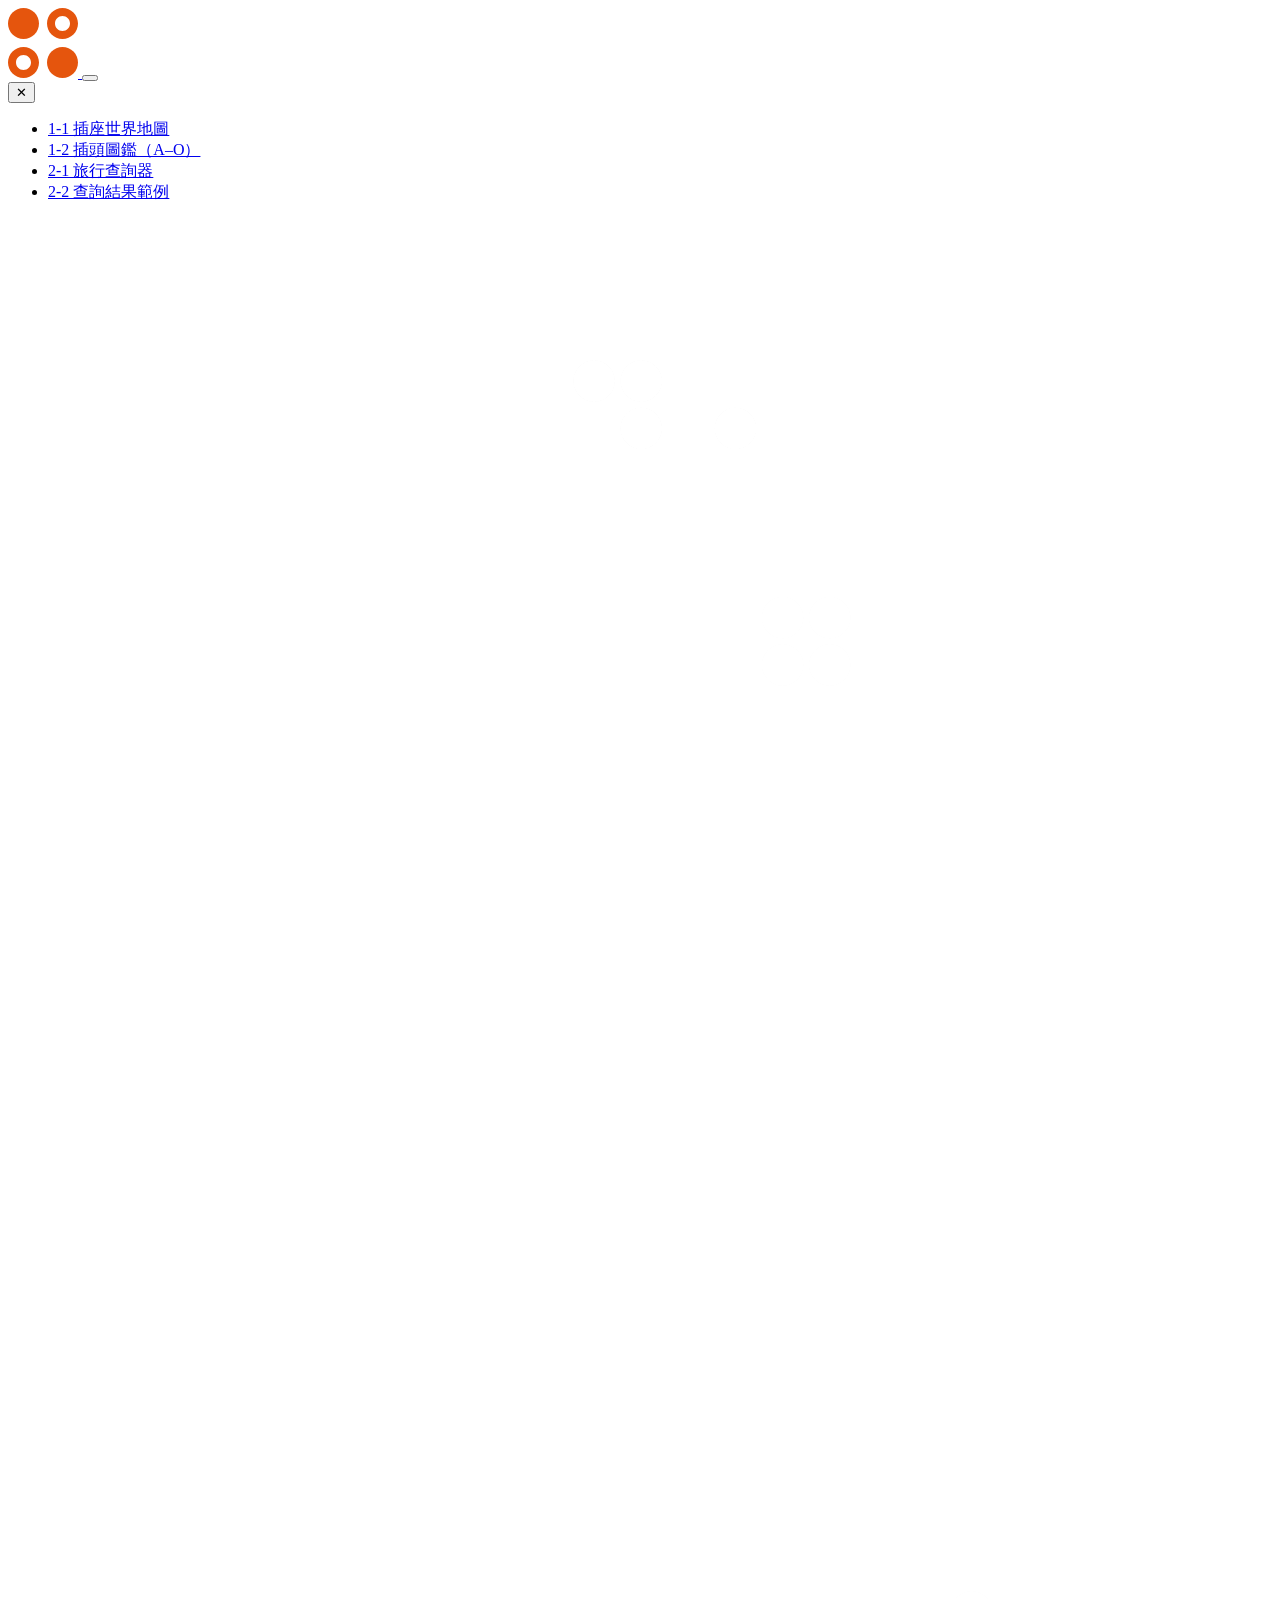
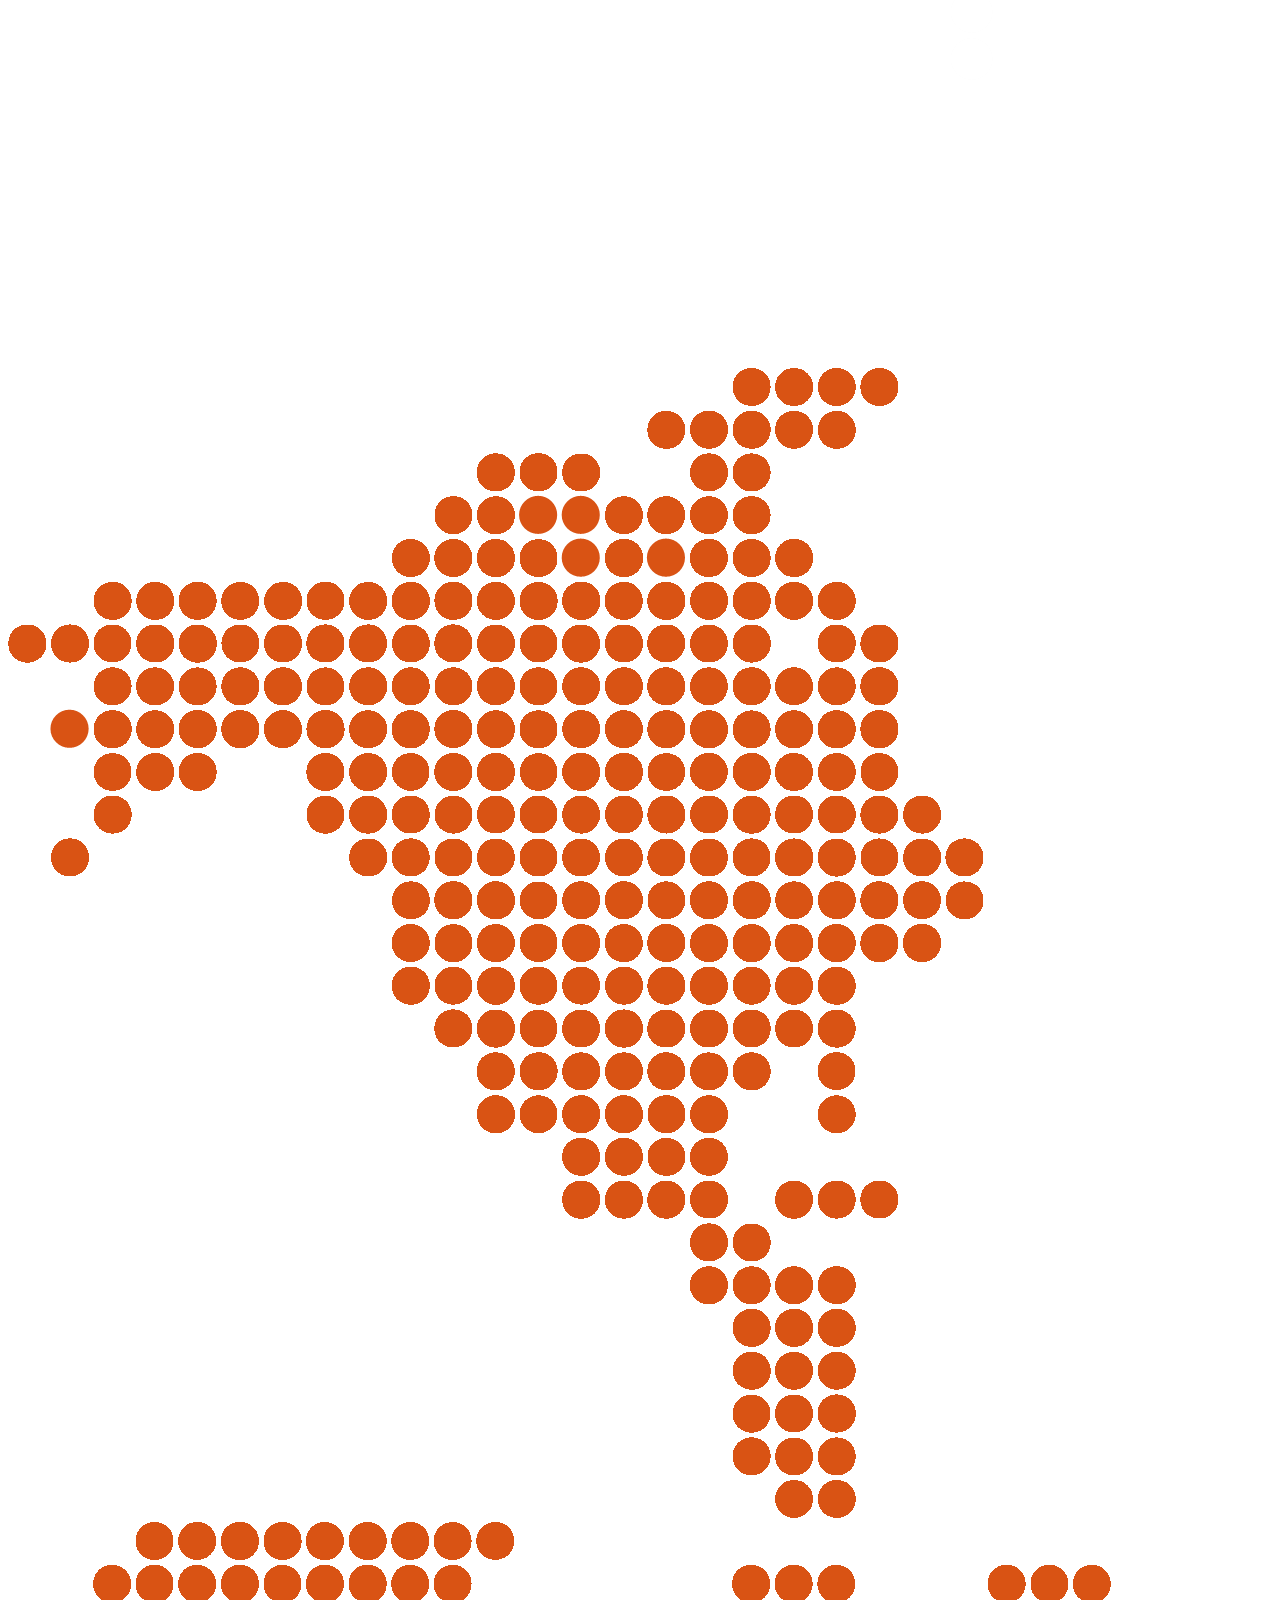
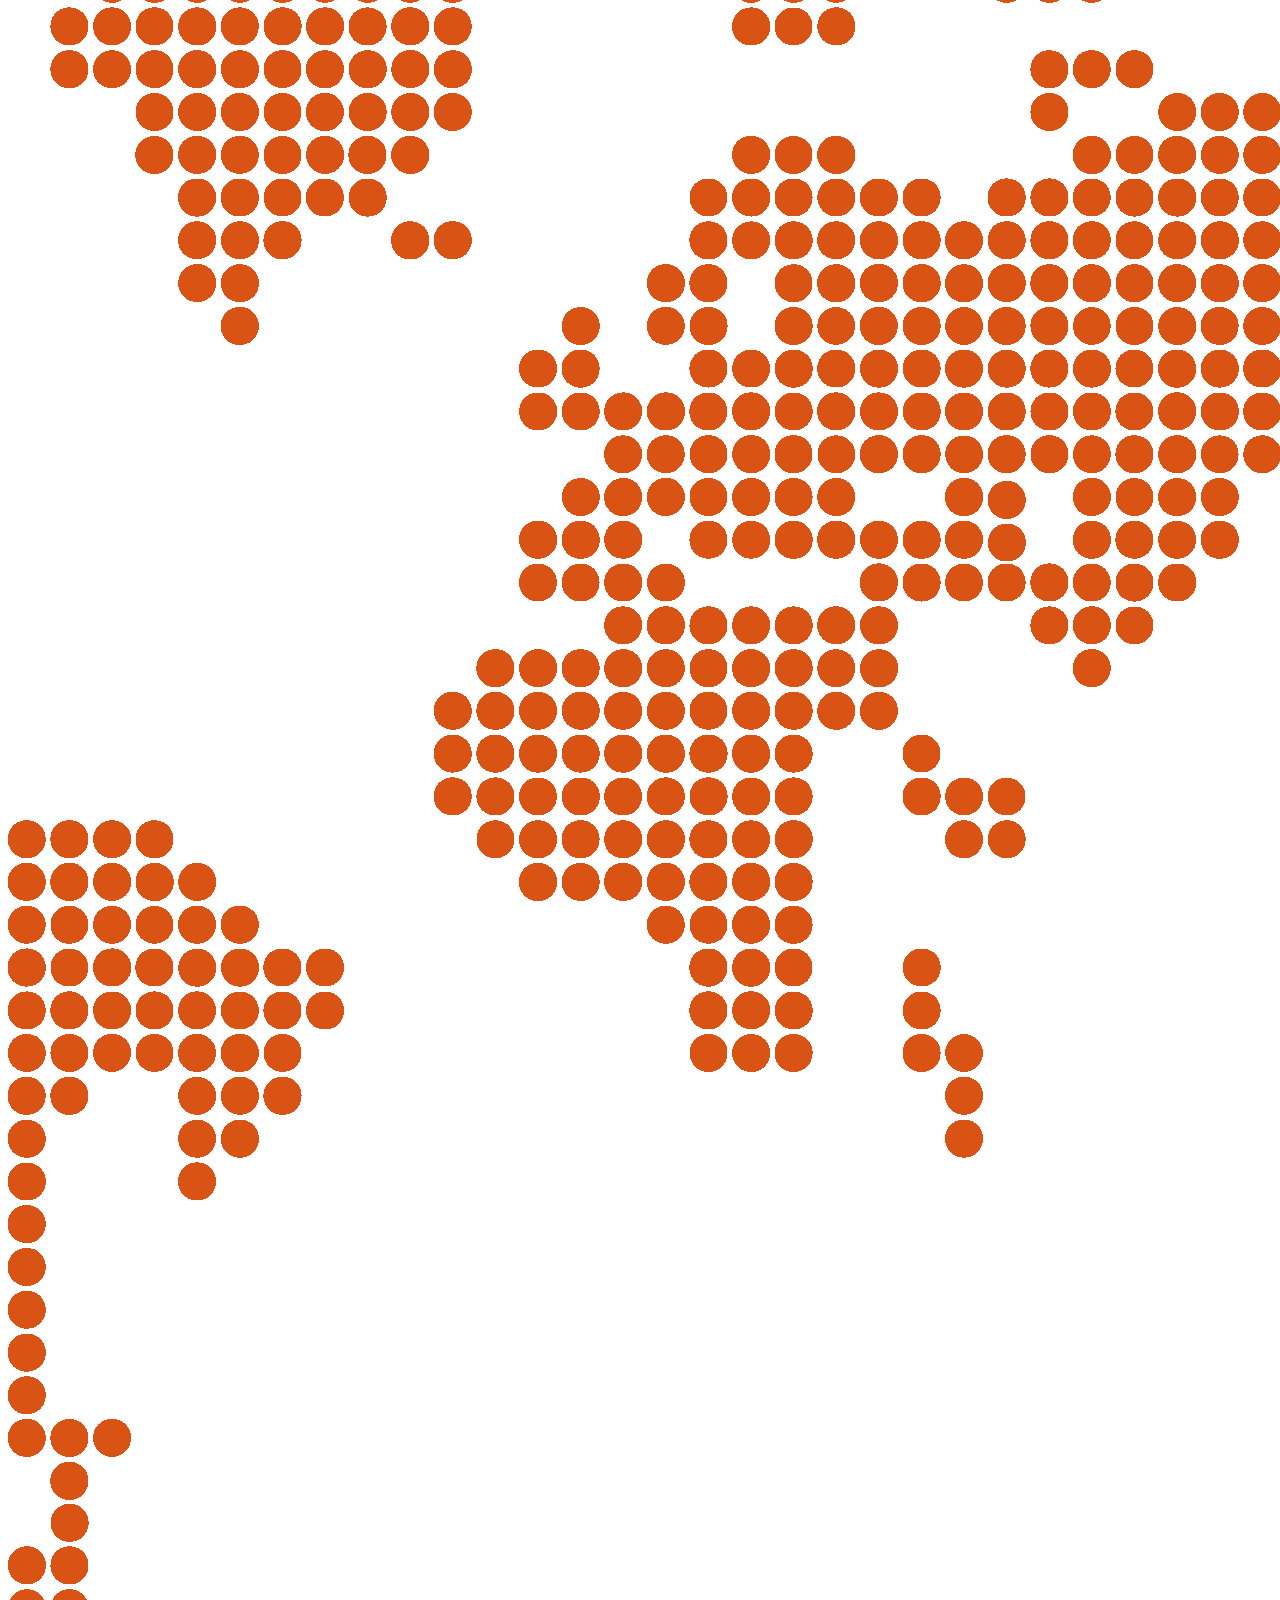
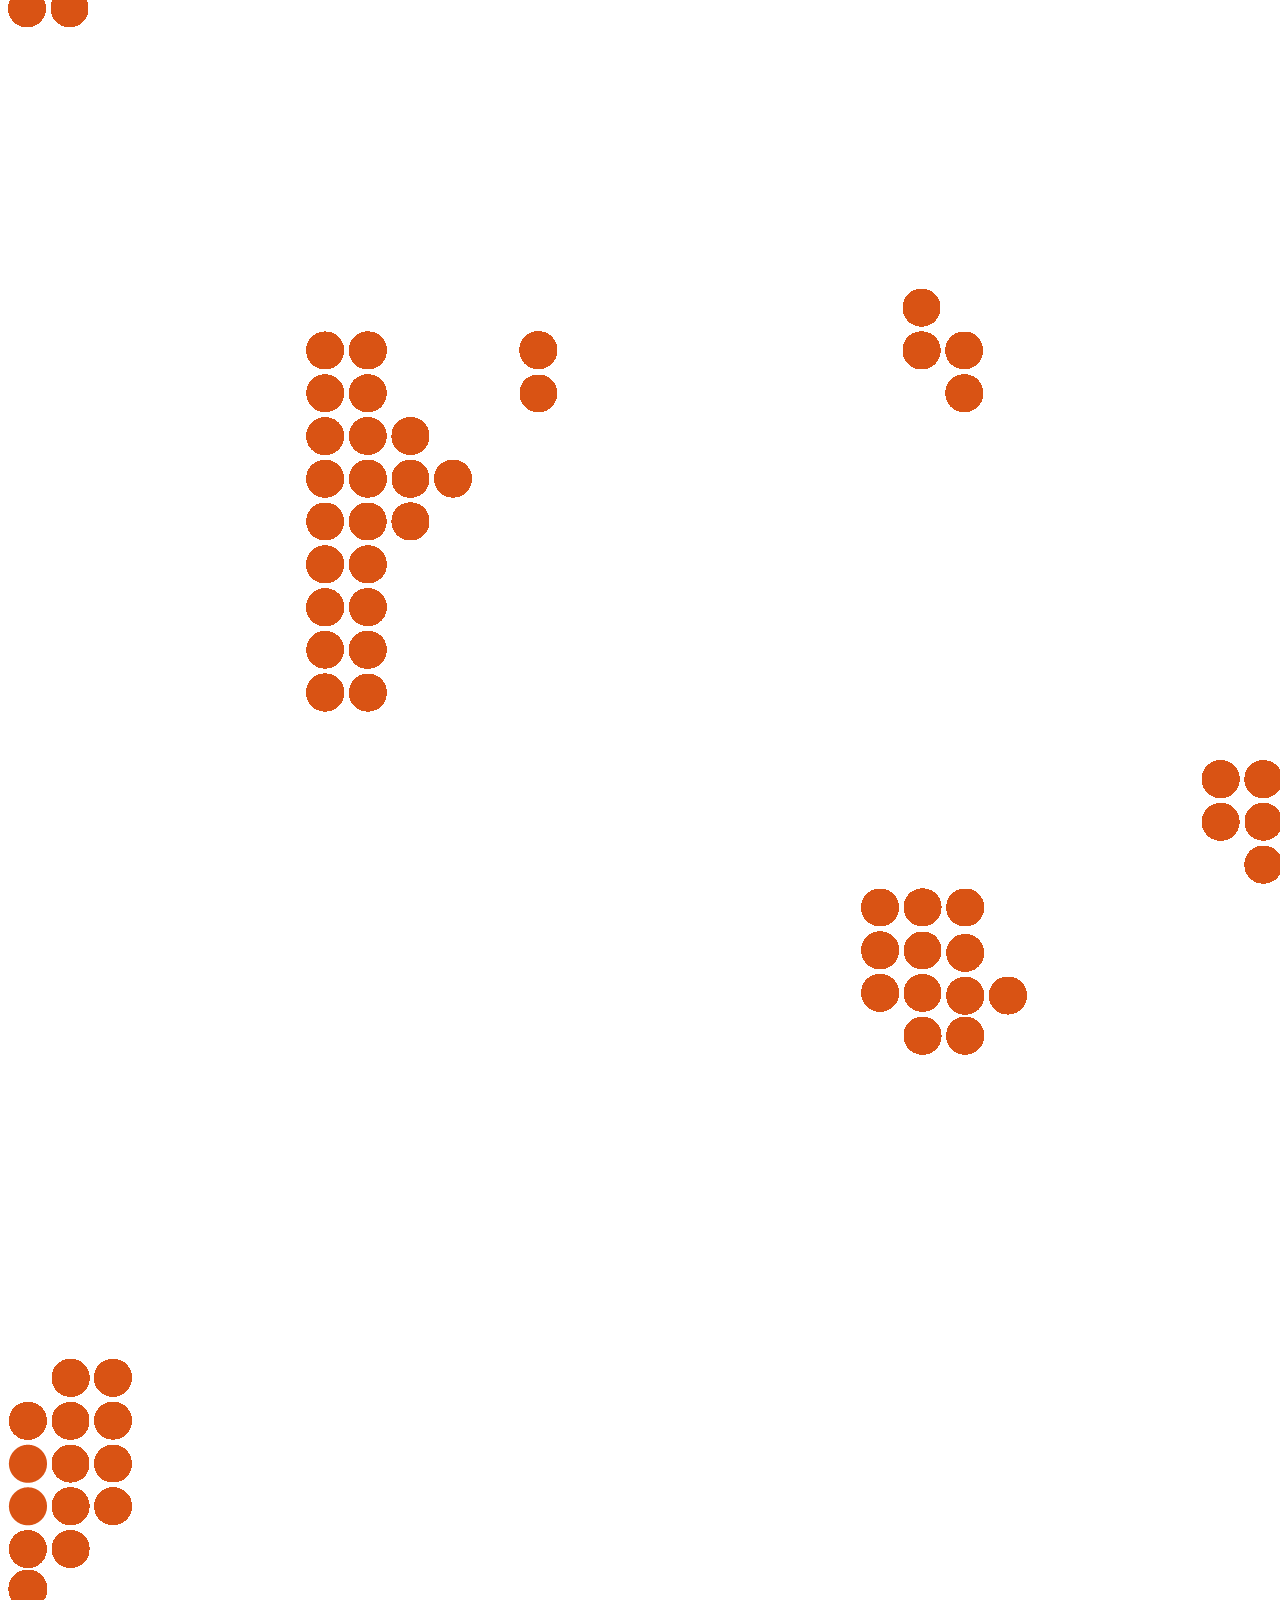
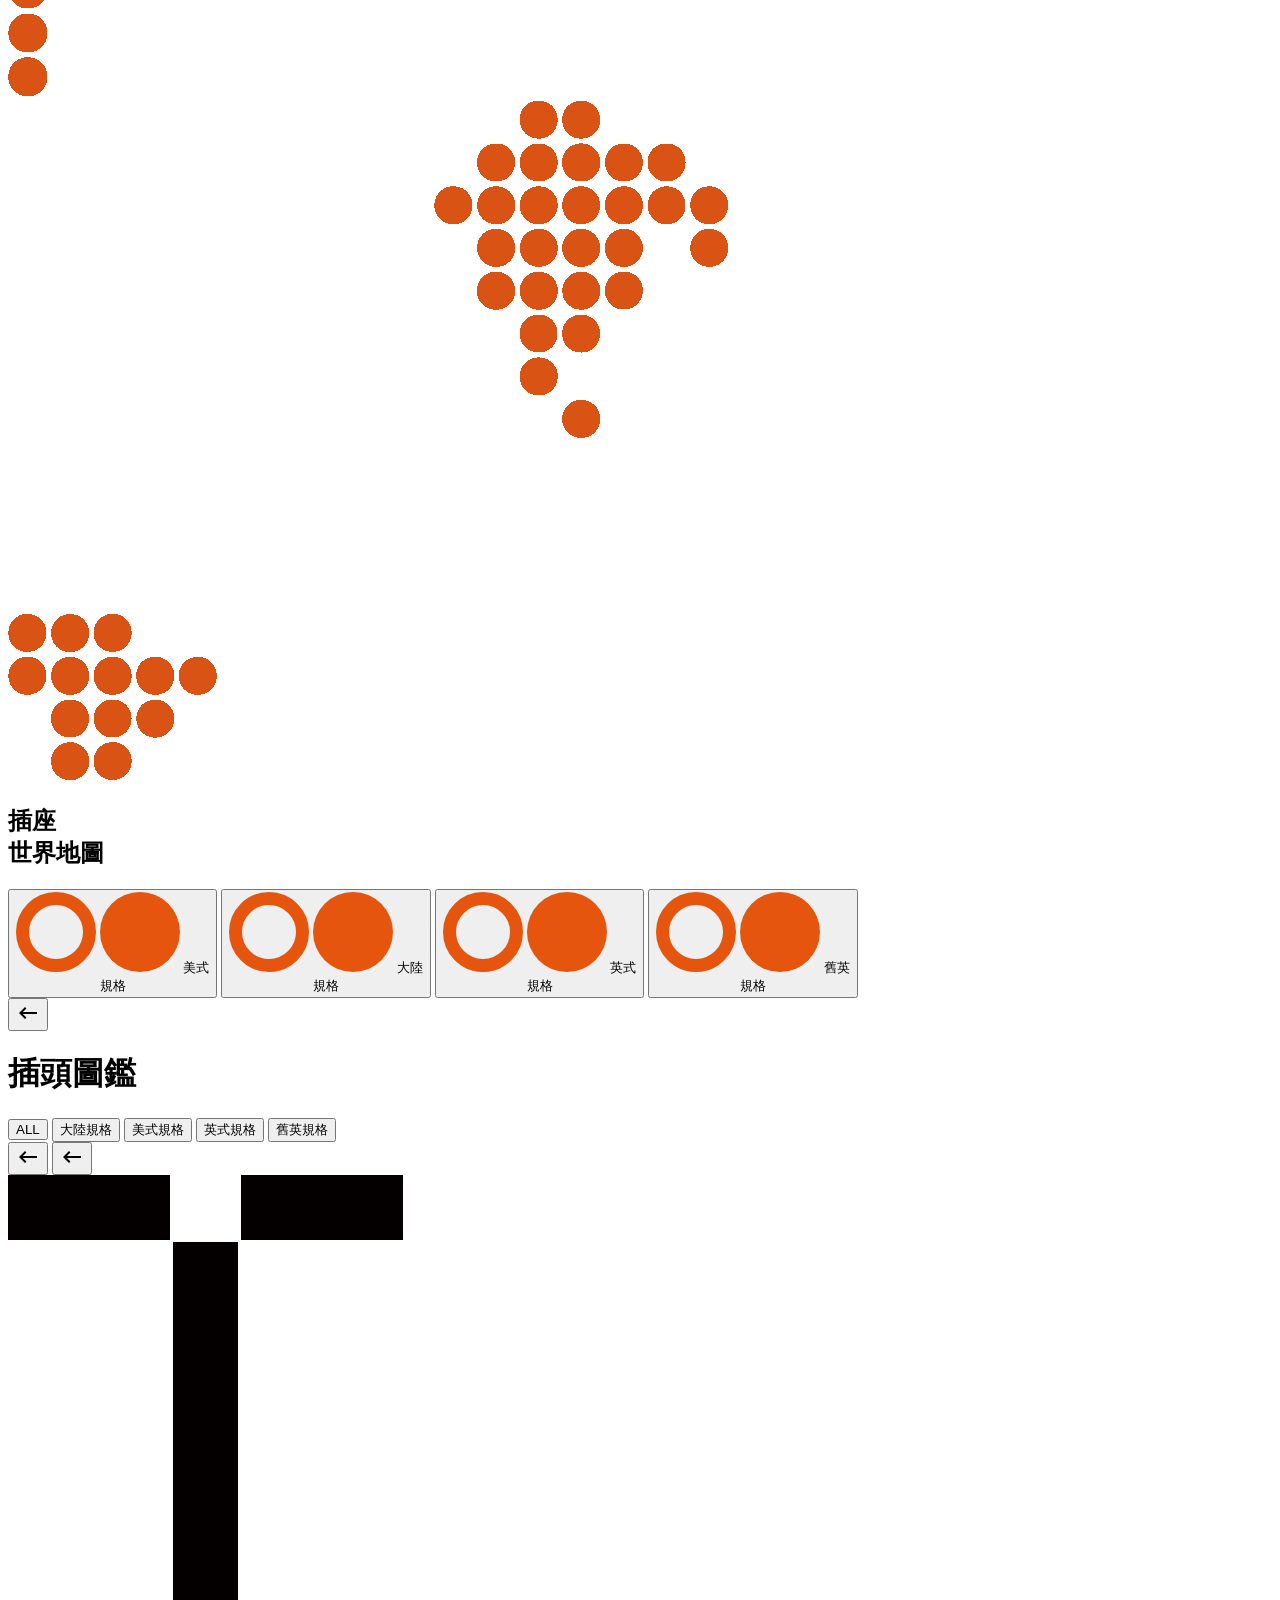
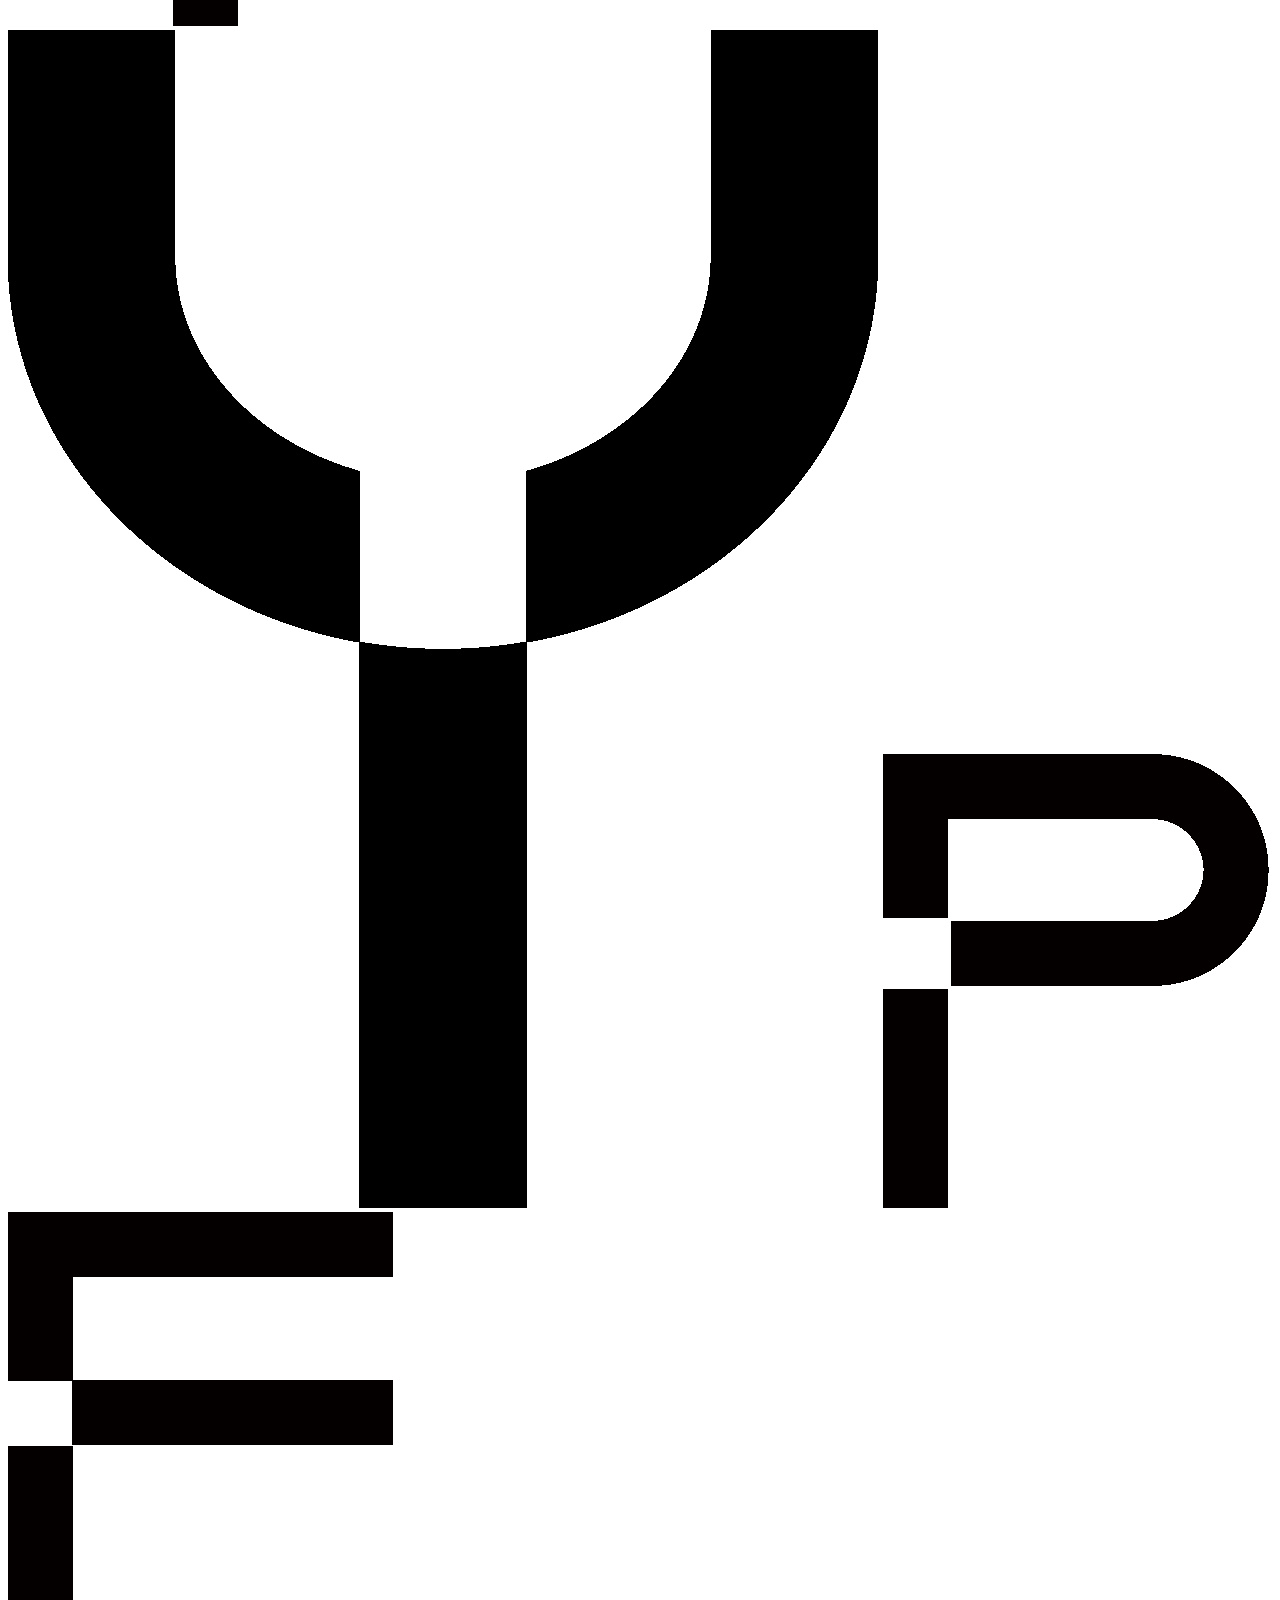
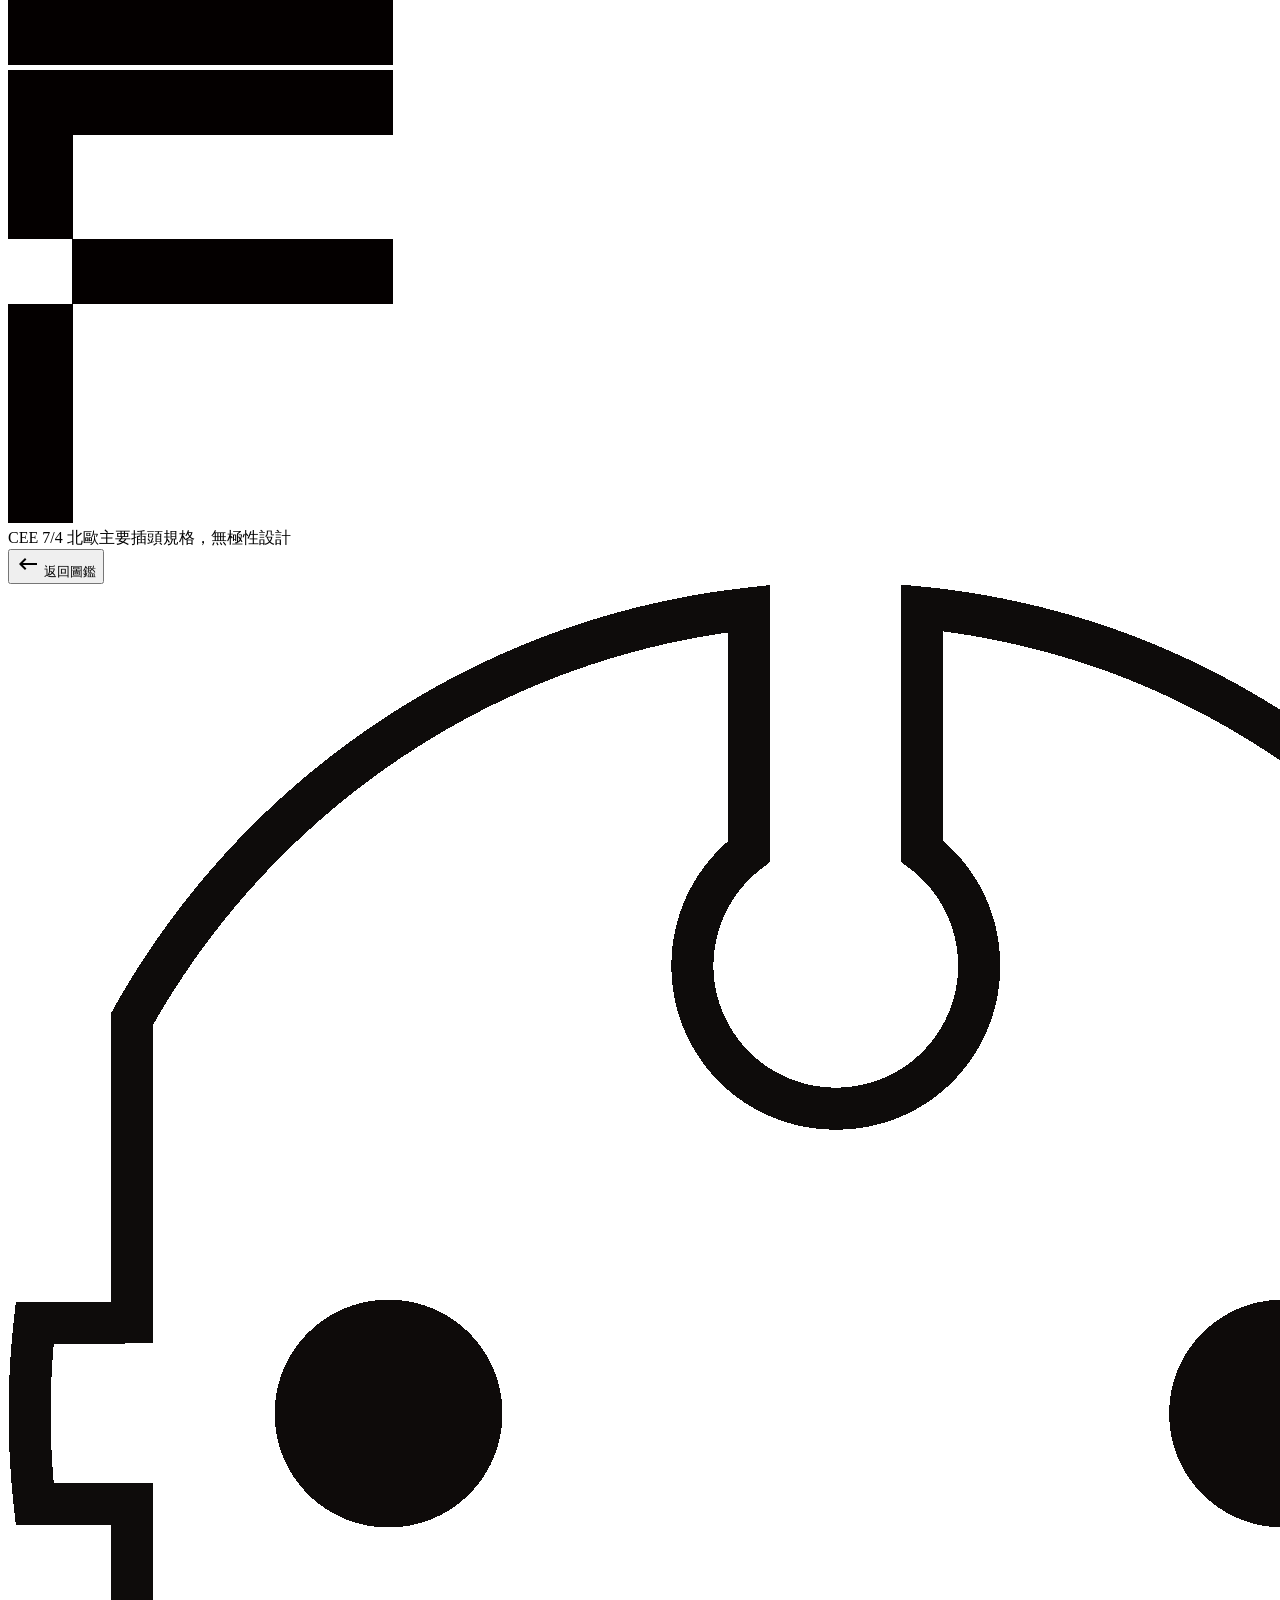
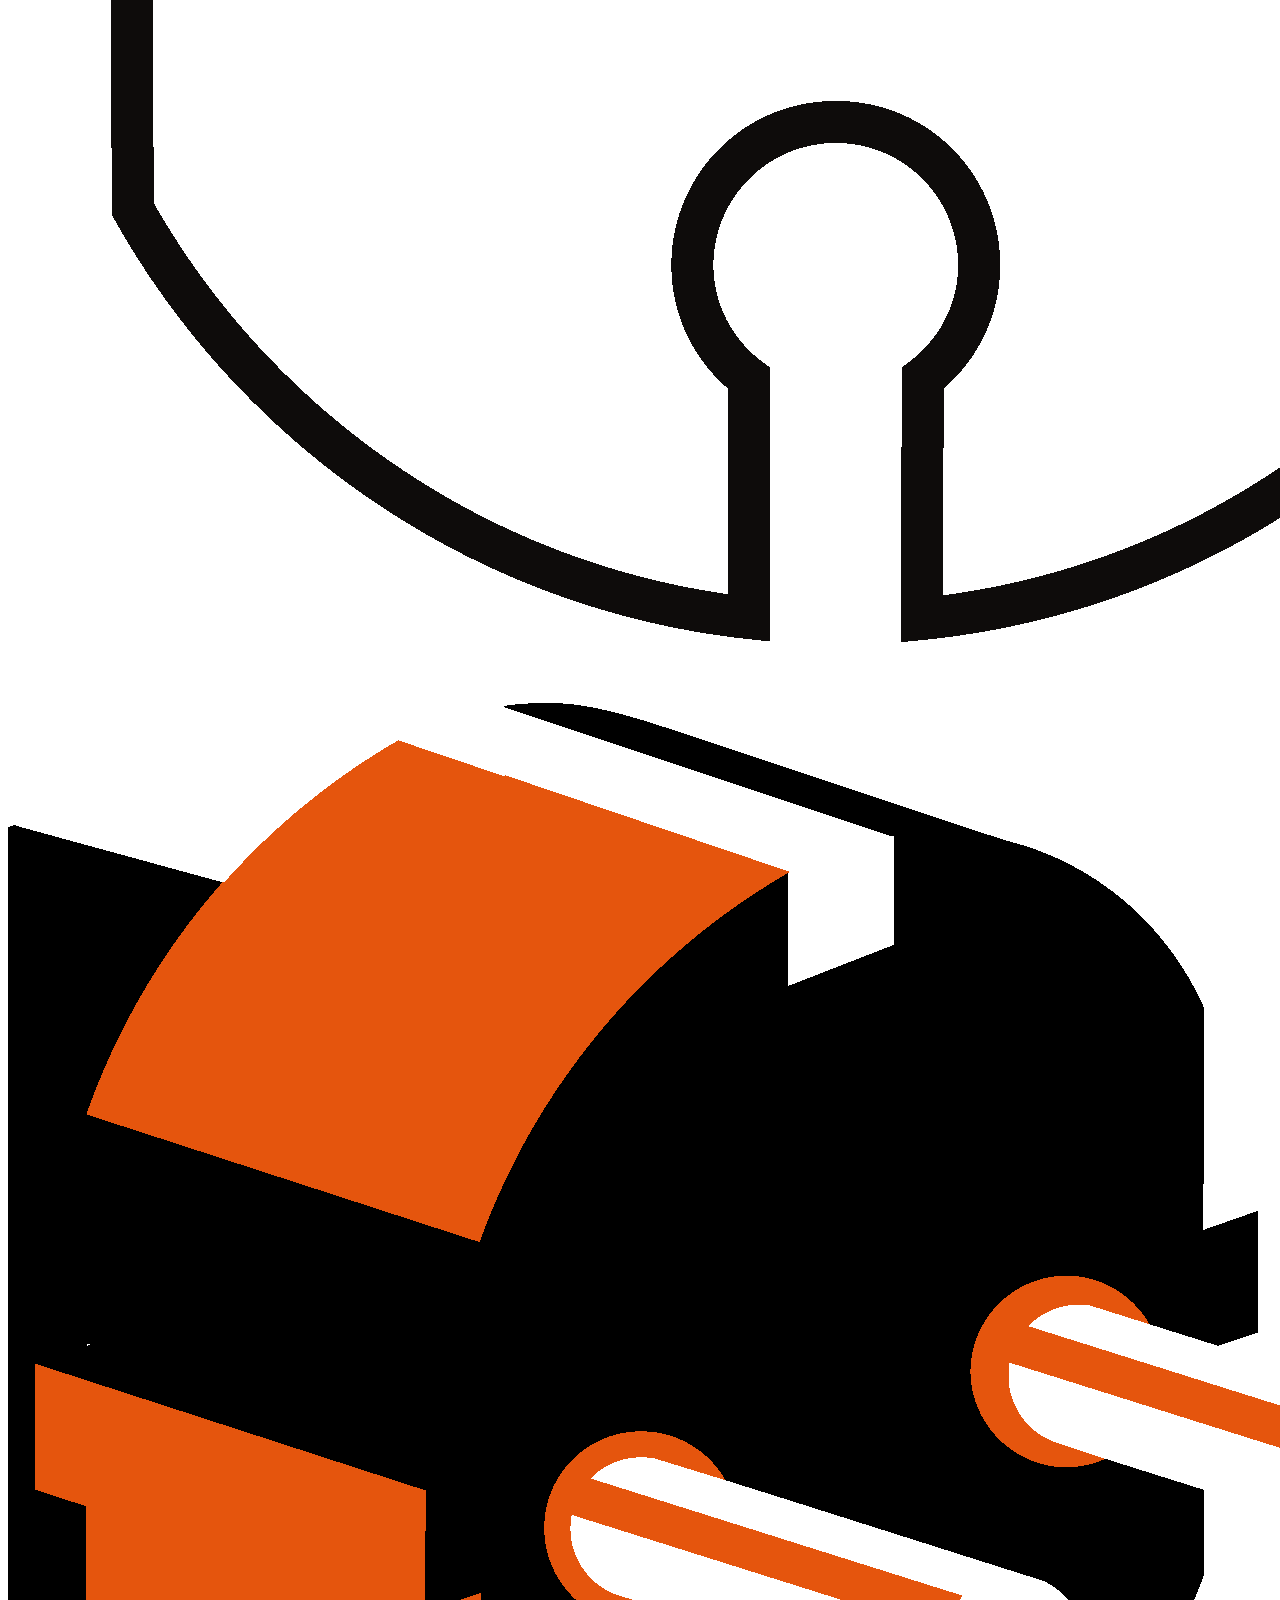
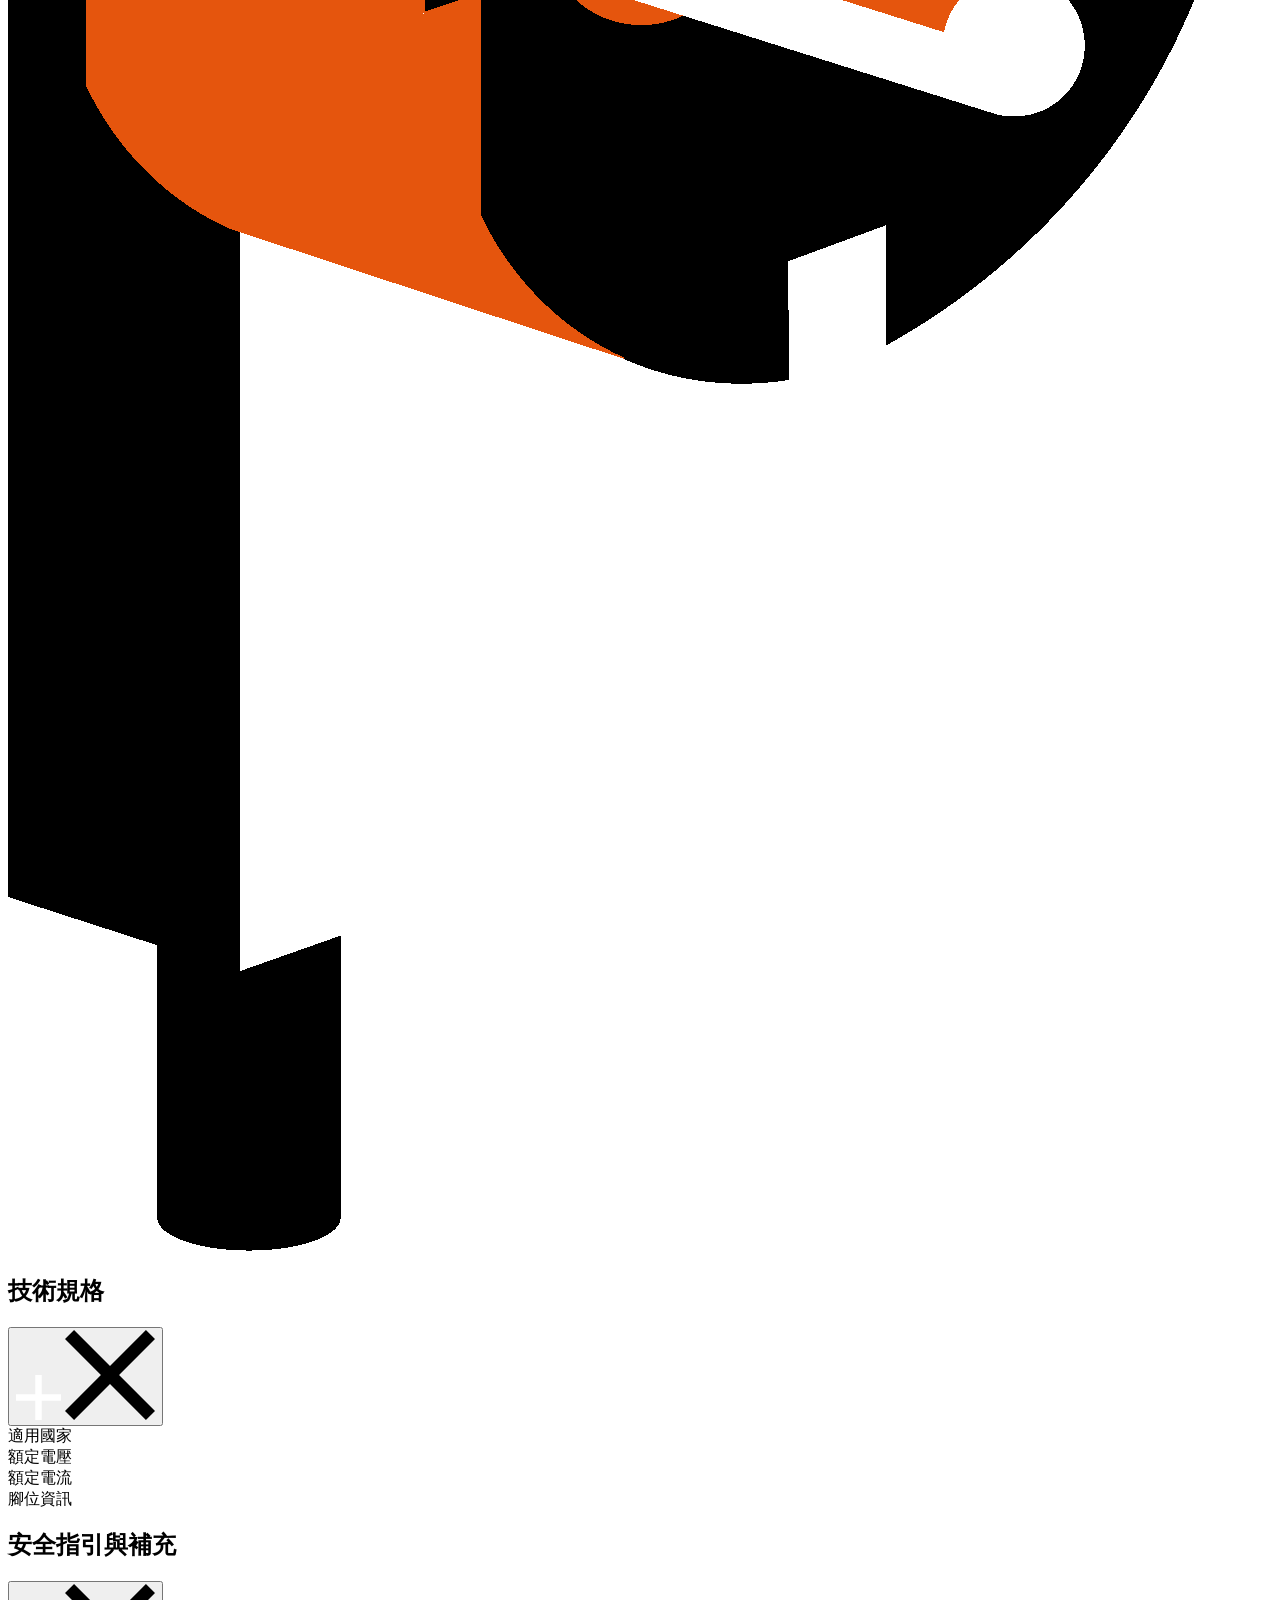
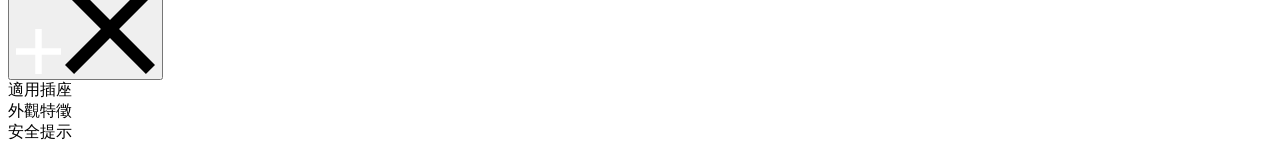
==== guide.html @ bb69f7e0 "Number 1-1123" ====
<!DOCTYPE html>
<html lang="zh-Hant">
<head>
  <meta charset="UTF-8">
  <meta name="viewport" content="width=device-width, initial-scale=1.0">
  <title>PLUG IN - 插座世界地圖與插頭圖鑑</title>
  <link rel="preconnect" href="https://fonts.googleapis.com">
  <link rel="preconnect" href="https://fonts.gstatic.com" crossorigin>
  <link href="https://fonts.googleapis.com/css2?family=Inter:wght@200;300;500&family=Noto+Sans+TC:wght@300;400;500;700&display=swap" rel="stylesheet">
  <link rel="stylesheet" href="./css/style3.css">
</head>
<body data-view="map">

  <!-- ==================== 頂部導覽列 (與 travel / search 一致) ==================== -->
  <header class="top-nav">
    <a href="./guide.html" class="nav-logo" id="nav-logo" aria-label="返回插座世界地圖">
      <img src="./img/button-logo.svg" alt="PLUG IN Logo">
    </a>

    <button type="button" id="menu-btn" class="nav-menu-btn" aria-label="開啟選單" aria-expanded="false">
      <span class="menu-bar bar-primary"></span>
      <span class="menu-bar bar-primary"></span>
      <span class="menu-bar bar-white"></span>
    </button>
  </header>

  <!-- ==================== 側邊選單遮罩 ==================== -->
  <aside class="menu-drawer" id="menu-drawer" aria-hidden="true">
    <div class="menu-drawer-backdrop" id="menu-backdrop"></div>
    <nav class="menu-drawer-panel" aria-label="網站選單">
      <button type="button" class="menu-close-btn" id="menu-close-btn" aria-label="關閉選單">✕</button>
      <ul class="menu-nav-list">
        <li><a href="./guide.html?view=map" data-nav-view="map">1-1 插座世界地圖</a></li>
        <li><a href="./guide.html?view=gallery&spec=all&page=1" data-nav-view="gallery">1-2 插頭圖鑑（A–O）</a></li>
        <li><a href="./travel.html">2-1 旅行查詢器</a></li>
        <li><a href="./search.html?from=TW&to=CN">2-2 查詢結果範例</a></li>
      </ul>
    </nav>
  </aside>

  <!-- ========================================================================
       VIEW 1: 1-1-1 / 1-1-2 插座世界地圖
       ======================================================================== -->
  <main class="view-section view-map is-active" id="view-map" aria-label="插座世界地圖">

    <!-- 世界地圖舞台（等比鎖定 1385×755，確保白色底圖與 1-1-2 橘色群組點對點正中對齊） -->
    <section class="map-stage" id="map-stage" aria-label="全球插座規格分布地圖">
      <!-- 1-1-1 白色點陣世界地圖底圖 -->
      <img src="./img/map-base.png" alt="全球插座規格世界地圖" class="map-base-img">

      <!-- 1-1-2 對應四區橘色群組覆蓋層 (image-xxx-guide，正中對齊且支援滑鼠微幅視差) -->
      <div class="map-overlay-group" id="map-overlay-group" aria-hidden="true">
        <!-- image-USA guide -->
        <div class="map-region-layer layer-usa" data-region-layer="usa">
          <img src="./img/map-usa-guide.png" alt="美式規格分布區域">
        </div>

        <!-- image-Mainland guide -->
        <div class="map-region-layer layer-mainland" data-region-layer="mainland">
          <img src="./img/map-mainland-guide.png" alt="大陸規格分布區域">
        </div>

        <!-- image-UK guide -->
        <div class="map-region-layer layer-uk" data-region-layer="uk">
          <img src="./img/map-uk-guide.png" alt="英式規格分布區域">
        </div>

        <!-- image-Old UK guide (雙圖層獨立精準對齊) -->
        <div class="map-region-layer layer-old-uk" data-region-layer="old-uk">
          <img src="./img/map-old-uk-2.png" alt="舊英規格分布區域" class="old-uk-map2">
          <img src="./img/map-old-uk-1.png" alt="" class="old-uk-map1">
        </div>
      </div>

      <!-- 左下角「插座 世界地圖」標題與橘色底線 -->
      <div class="map-title-block">
        <h1 class="map-heading">插座<br>世界地圖</h1>
        <div class="map-subheading-line" aria-hidden="true"></div>
      </div>
    </section>

    <!-- 下方規格切換按鈕區 (單選模式：一次僅能選擇一個規格) -->
    <div class="map-controls">
      <div class="map-btn-group" role="radiogroup" aria-label="選擇要顯示的插座規格區域（單選）">

        <button type="button" class="region-btn" data-region="usa" role="radio" aria-checked="false">
          <span class="region-circle">
            <img src="./img/button-2.svg" alt="" class="circle-hollow">
            <img src="./img/button-3.svg" alt="" class="circle-filled">
          </span>
          <span class="region-label">美式<br>規格</span>
        </button>

        <button type="button" class="region-btn" data-region="mainland" role="radio" aria-checked="false">
          <span class="region-circle">
            <img src="./img/button-2.svg" alt="" class="circle-hollow">
            <img src="./img/button-3.svg" alt="" class="circle-filled">
          </span>
          <span class="region-label">大陸<br>規格</span>
        </button>

        <button type="button" class="region-btn" data-region="uk" role="radio" aria-checked="false">
          <span class="region-circle">
            <img src="./img/button-2.svg" alt="" class="circle-hollow">
            <img src="./img/button-3.svg" alt="" class="circle-filled">
          </span>
          <span class="region-label">英式<br>規格</span>
        </button>

        <button type="button" class="region-btn" data-region="old-uk" role="radio" aria-checked="false">
          <span class="region-circle">
            <img src="./img/button-2.svg" alt="" class="circle-hollow">
            <img src="./img/button-3.svg" alt="" class="circle-filled">
          </span>
          <span class="region-label">舊英<br>規格</span>
        </button>

      </div>

      <!-- 右下角前往 1-2 插頭圖鑑箭頭按鈕 -->
      <button type="button" class="circle-arrow-btn arrow-next" id="map-to-gallery-btn" aria-label="前往插頭圖鑑">
        <img src="./img/arrow-outlined.svg" alt="前往插頭圖鑑">
      </button>
    </div>

  </main>

  <!-- ========================================================================
       VIEW 2: 1-2-1 ～ 1-2-6 插頭圖鑑
       ======================================================================== -->
  <main class="view-section view-gallery" id="view-gallery" aria-label="插頭圖鑑">

    <h1 class="gallery-heading">插頭圖鑑</h1>

    <!-- 規格篩選列 (Sliding Pill 滑動橘色指示膠囊) -->
    <nav class="spec-tabs-bar" id="spec-tabs" aria-label="插頭規格篩選">
      <span class="spec-sliding-pill" id="spec-sliding-pill" aria-hidden="true"></span>
      <button type="button" class="spec-tab tab-all is-active" data-spec="all">ALL</button>
      <button type="button" class="spec-tab" data-spec="mainland">大陸規格</button>
      <button type="button" class="spec-tab" data-spec="us">美式規格</button>
      <button type="button" class="spec-tab" data-spec="uk">英式規格</button>
      <button type="button" class="spec-tab" data-spec="old-uk">舊英規格</button>
    </nav>

    <!-- 插頭卡片網格（由 JS 動態渲染 card-A ～ card-O） -->
    <section class="gallery-card-grid" id="gallery-card-grid" aria-live="polite" aria-label="插頭卡片列表"></section>

    <!-- 左下上一頁（回 1-1 地圖或 1-2-1）／ 右下下一頁（前往 1-2-2 K-O） -->
    <button type="button" class="circle-arrow-btn gallery-prev-btn" id="gallery-prev-btn" aria-label="上一頁">
      <img src="./img/arrow-outlined.svg" alt="上一頁">
    </button>

    <button type="button" class="circle-arrow-btn arrow-next gallery-next-btn" id="gallery-next-btn" aria-label="下一頁">
      <img src="./img/arrow-outlined.svg" alt="下一頁">
    </button>

  </main>

  <!-- ========================================================================
       VIEW 3: 1-3 插頭詳細介紹頁 (A–O，依 1-3-K 與 1-3-F 版面間距規範)
       ======================================================================== -->
  <main class="view-section view-detail" id="view-detail" aria-label="插頭詳細介紹">

    <!-- 上半部橘色主視覺區 (height: 581 / 1117 = 52.01vh) -->
    <section class="detail-hero">
      <div class="detail-section-heading">
        <!-- TYPE - [A..O] 幾何像素字母標題 -->
        <div class="detail-type-letters" id="detail-type-letters" aria-label="插頭型號">
          <div class="type-word-group">
            <img src="./img/letter-T.png" alt="T" class="type-letter-t">
            <img src="./img/letter-Y.png" alt="Y" class="type-letter-y">
            <img src="./img/letter-P.png" alt="P" class="type-letter-p">
            <img src="./img/letter-E.png" alt="E" class="type-letter-e">
          </div>
          <span class="type-dash" aria-hidden="true"></span>
          <img src="./img/letter-F.png" alt="F" class="type-letter-code" id="detail-letter-img">
        </div>

        <!-- 規格代號 + 簡介副標 -->
        <div class="detail-subheading">
          <span class="detail-serial" id="detail-serial">CEE 7/4</span>
          <span class="detail-desc" id="detail-desc">北歐主要插頭規格，無極性設計</span>
        </div>
      </div>

      <!-- 返回 1-2 插頭圖鑑按鈕：固定於上方橘色區，左對齊 TYPE-?、底對齊上方插頭圖 -->
      <button type="button" class="detail-back-btn" id="detail-back-btn" aria-label="返回插頭圖鑑">
        <img src="./img/arrow-outlined.svg" alt="">
        <span>返回圖鑑</span>
      </button>
    </section>

    <!-- 右側雙圓圖示區 (x=1200, y=130, width=406, gap=90) -->
    <aside class="detail-image-group" aria-label="插頭外觀與插座示意圖">
      <!-- 上圓：黑色線稿插座圖示 (406×406) -->
      <div class="detail-diagram-circle">
        <img src="./img/plug-type-F.png" alt="插頭平面規格圖" id="detail-diagram-img">
      </div>

      <!-- 下圓：橘色圓底 + 插頭立體圖 (406×406) -->
      <div class="detail-photo-circle">
        <img src="./img/plug-3d-F.png" alt="插頭實體示意圖" id="detail-photo-img">
      </div>
    </aside>

    <!-- 下半部黑色背景資訊區 (left=80, top=668, 兩欄 Drop-down Menu) -->
    <section class="detail-info-section">
      <div class="detail-info-columns">

        <!-- 左欄 card1：技術規格 + button-turn on/off + Drop-down Menu1 -->
        <article class="detail-accordion" id="accordion-specs">
          <div class="accordion-heading accordion-heading-left">
            <h2>技術規格</h2>
            <button
              type="button"
              class="btn-turn-toggle"
              id="toggle-specs-btn"
              aria-expanded="false"
              aria-controls="dropdown-specs"
              aria-label="展開技術規格"
            >
              <img src="./img/button-turn-on.svg" alt="" class="icon-turn-on">
              <img src="./img/button-turn-off.svg" alt="" class="icon-turn-off">
            </button>
          </div>

          <div class="detail-dropdown" id="dropdown-specs" aria-hidden="true">
            <div class="detail-dropdown-inner">
              <div class="spec-info-row">
                <span class="spec-info-label">適用國家</span>
                <span class="spec-info-value" id="detail-countries"></span>
              </div>
              <div class="spec-info-row">
                <span class="spec-info-label">額定電壓</span>
                <span class="spec-info-value spec-val-mono" id="detail-voltage"></span>
              </div>
              <div class="spec-info-row">
                <span class="spec-info-label">額定電流</span>
                <span class="spec-info-value spec-val-mono" id="detail-current"></span>
              </div>
              <div class="spec-info-row spec-row-multiline">
                <span class="spec-info-label">腳位資訊</span>
                <div class="spec-info-value spec-val-pins" id="detail-pins"></div>
              </div>
            </div>
          </div>
        </article>

        <!-- 右欄 card2：安全指引與補充 + button-turn on/off + Drop-down Menu2 -->
        <article class="detail-accordion" id="accordion-safety">
          <div class="accordion-heading accordion-heading-right">
            <h2>安全指引與補充</h2>
            <button
              type="button"
              class="btn-turn-toggle"
              id="toggle-safety-btn"
              aria-expanded="false"
              aria-controls="dropdown-safety"
              aria-label="展開安全指引與補充"
            >
              <img src="./img/button-turn-on.svg" alt="" class="icon-turn-on">
              <img src="./img/button-turn-off.svg" alt="" class="icon-turn-off">
            </button>
          </div>

          <div class="detail-dropdown" id="dropdown-safety" aria-hidden="true">
            <div class="detail-dropdown-inner">
              <div class="spec-info-row">
                <span class="spec-info-label">適用插座</span>
                <span class="spec-info-value" id="detail-socket"></span>
              </div>
              <div class="spec-info-row">
                <span class="spec-info-label">外觀特徵</span>
                <span class="spec-info-value" id="detail-appearance"></span>
              </div>
              <div class="spec-info-row spec-row-multiline">
                <span class="spec-info-label">安全提示</span>
                <p class="spec-info-value spec-val-safety" id="detail-safety"></p>
              </div>
            </div>
          </div>
        </article>

      </div>
    </section>

  </main>

  <script src="./js/guide.js"></script>
</body>
</html>
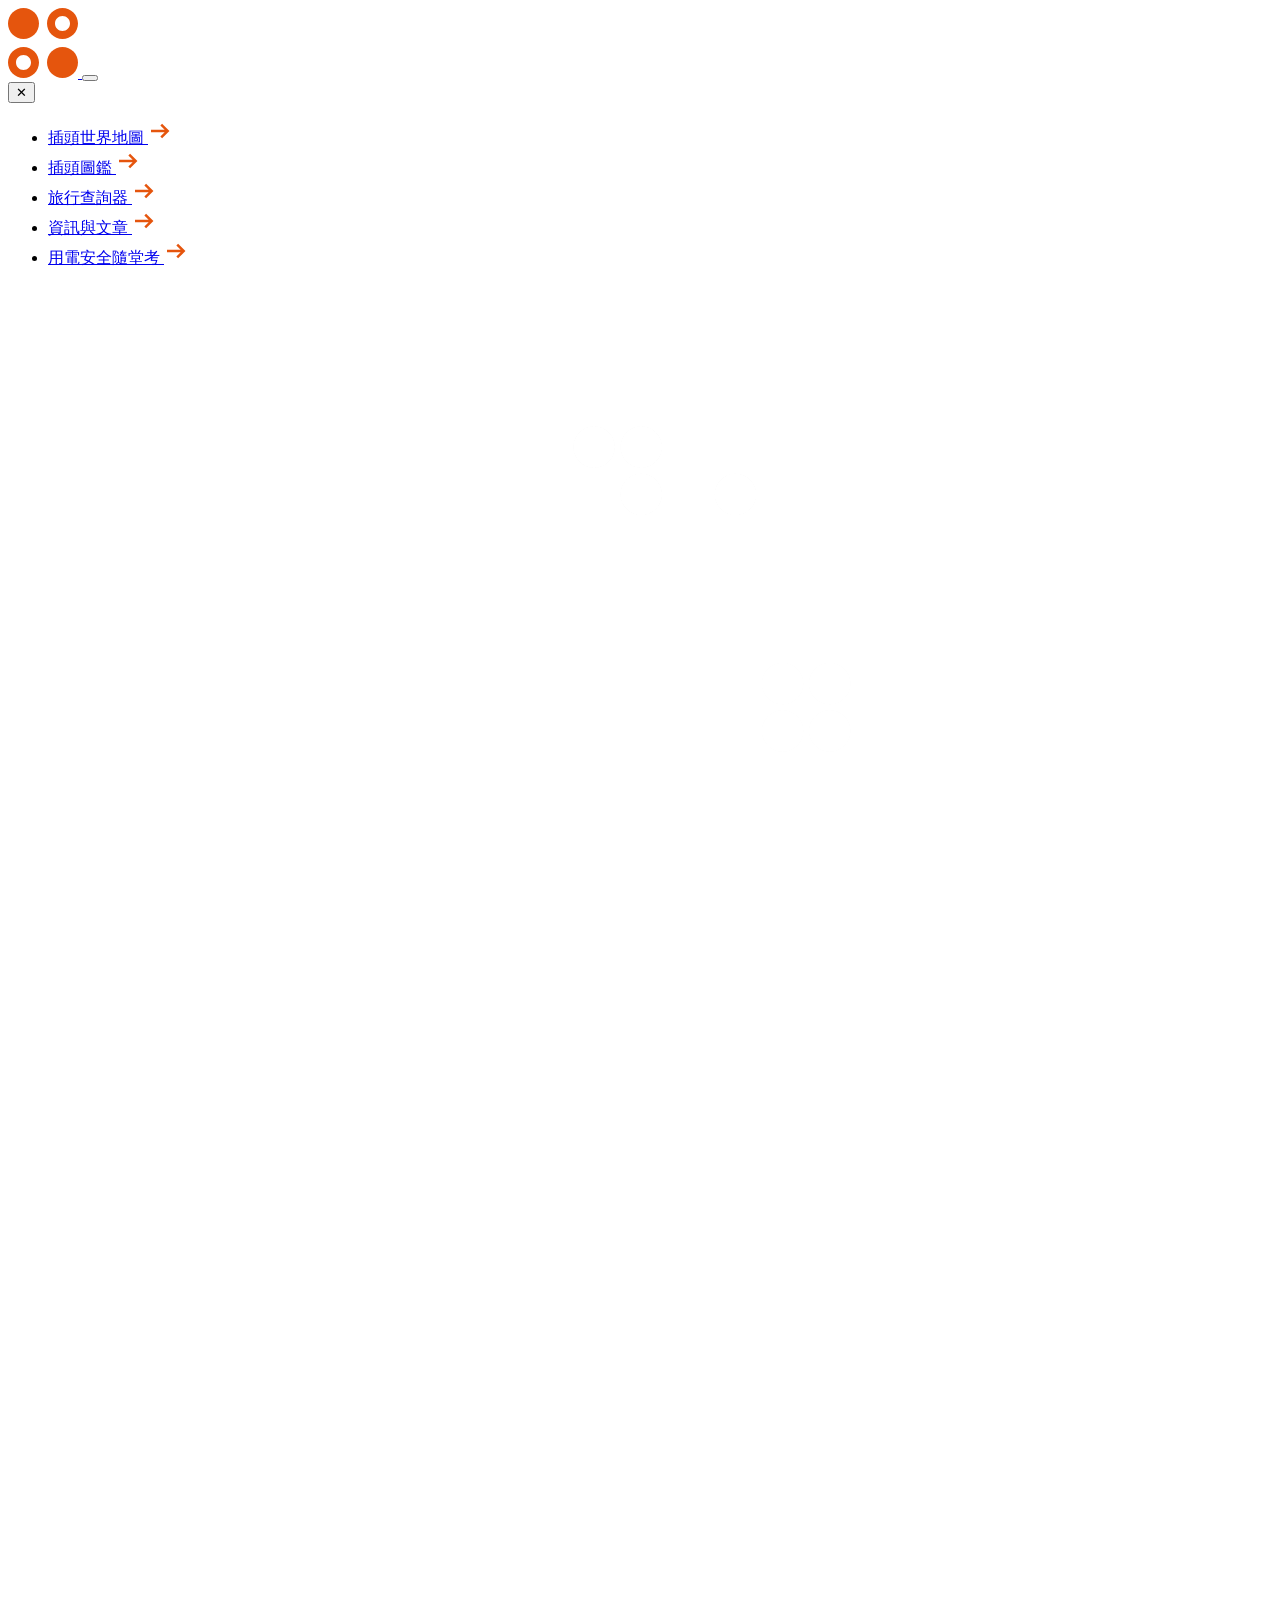
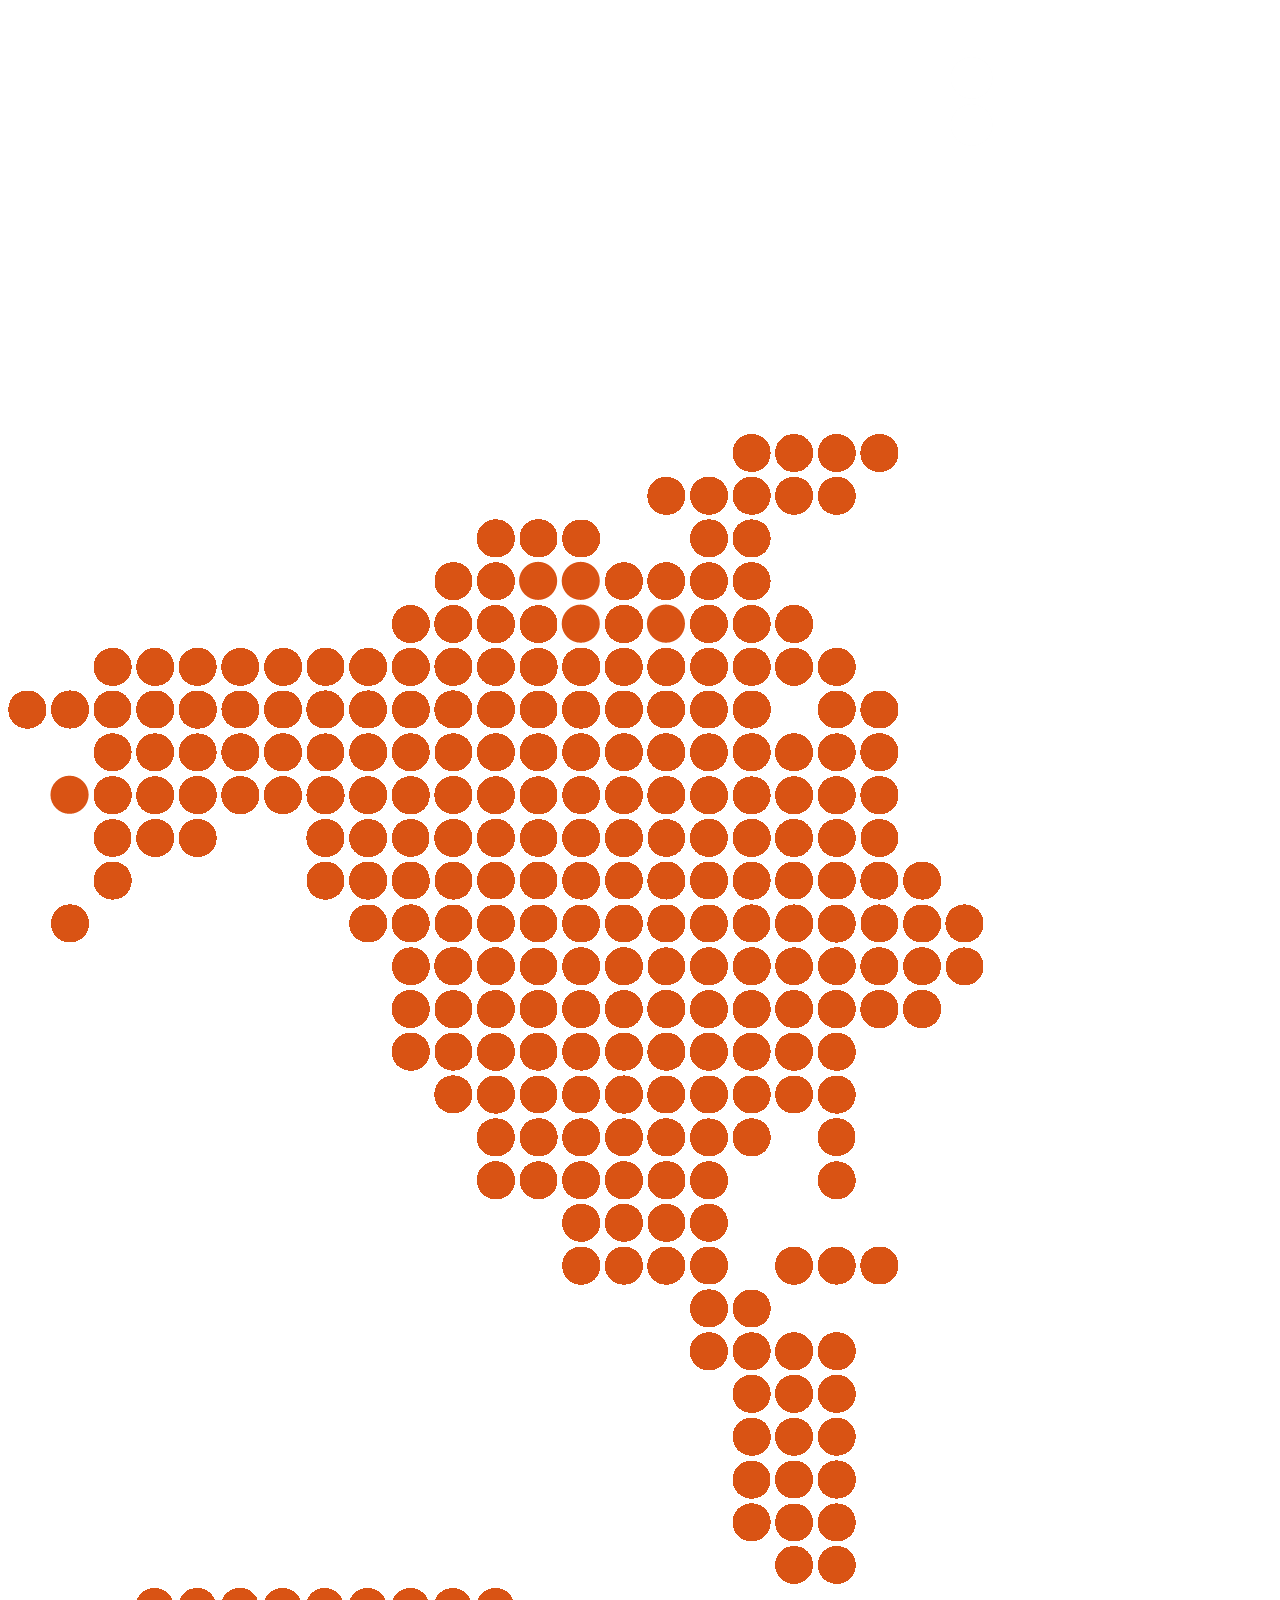
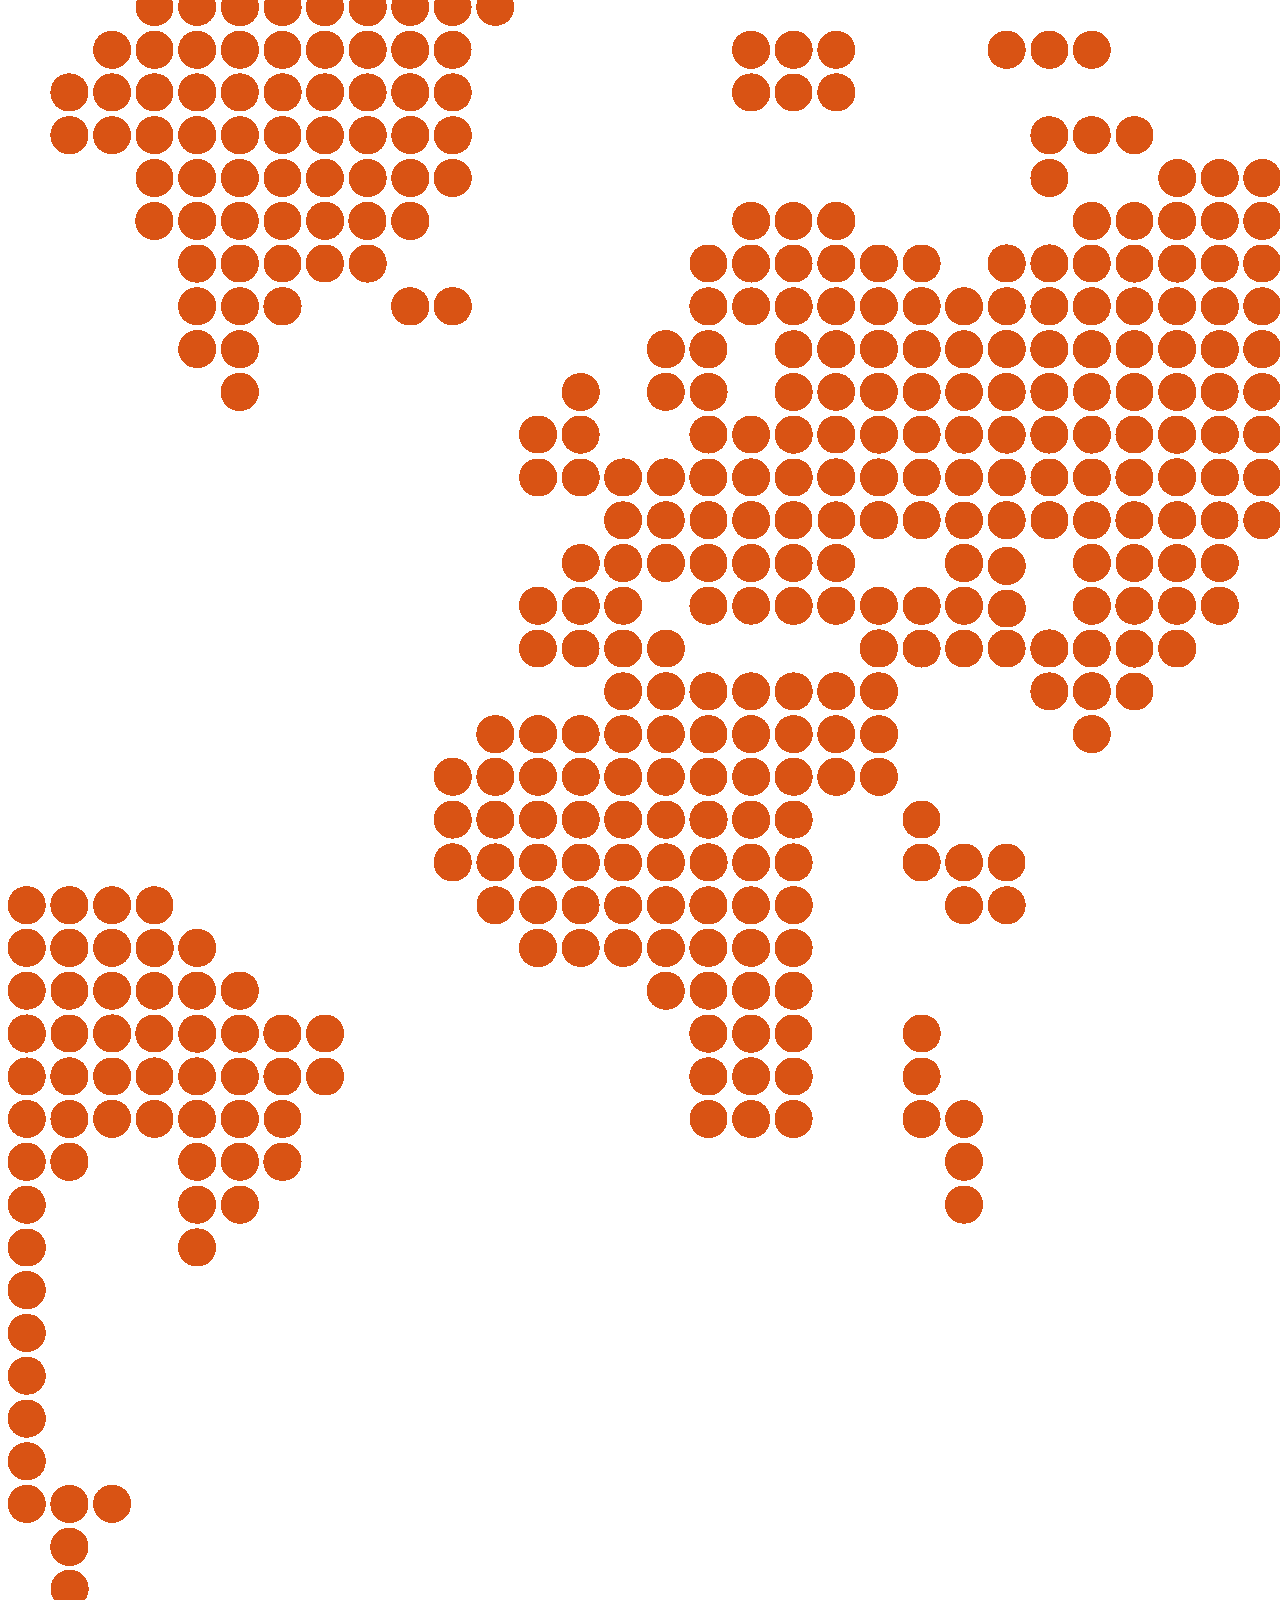
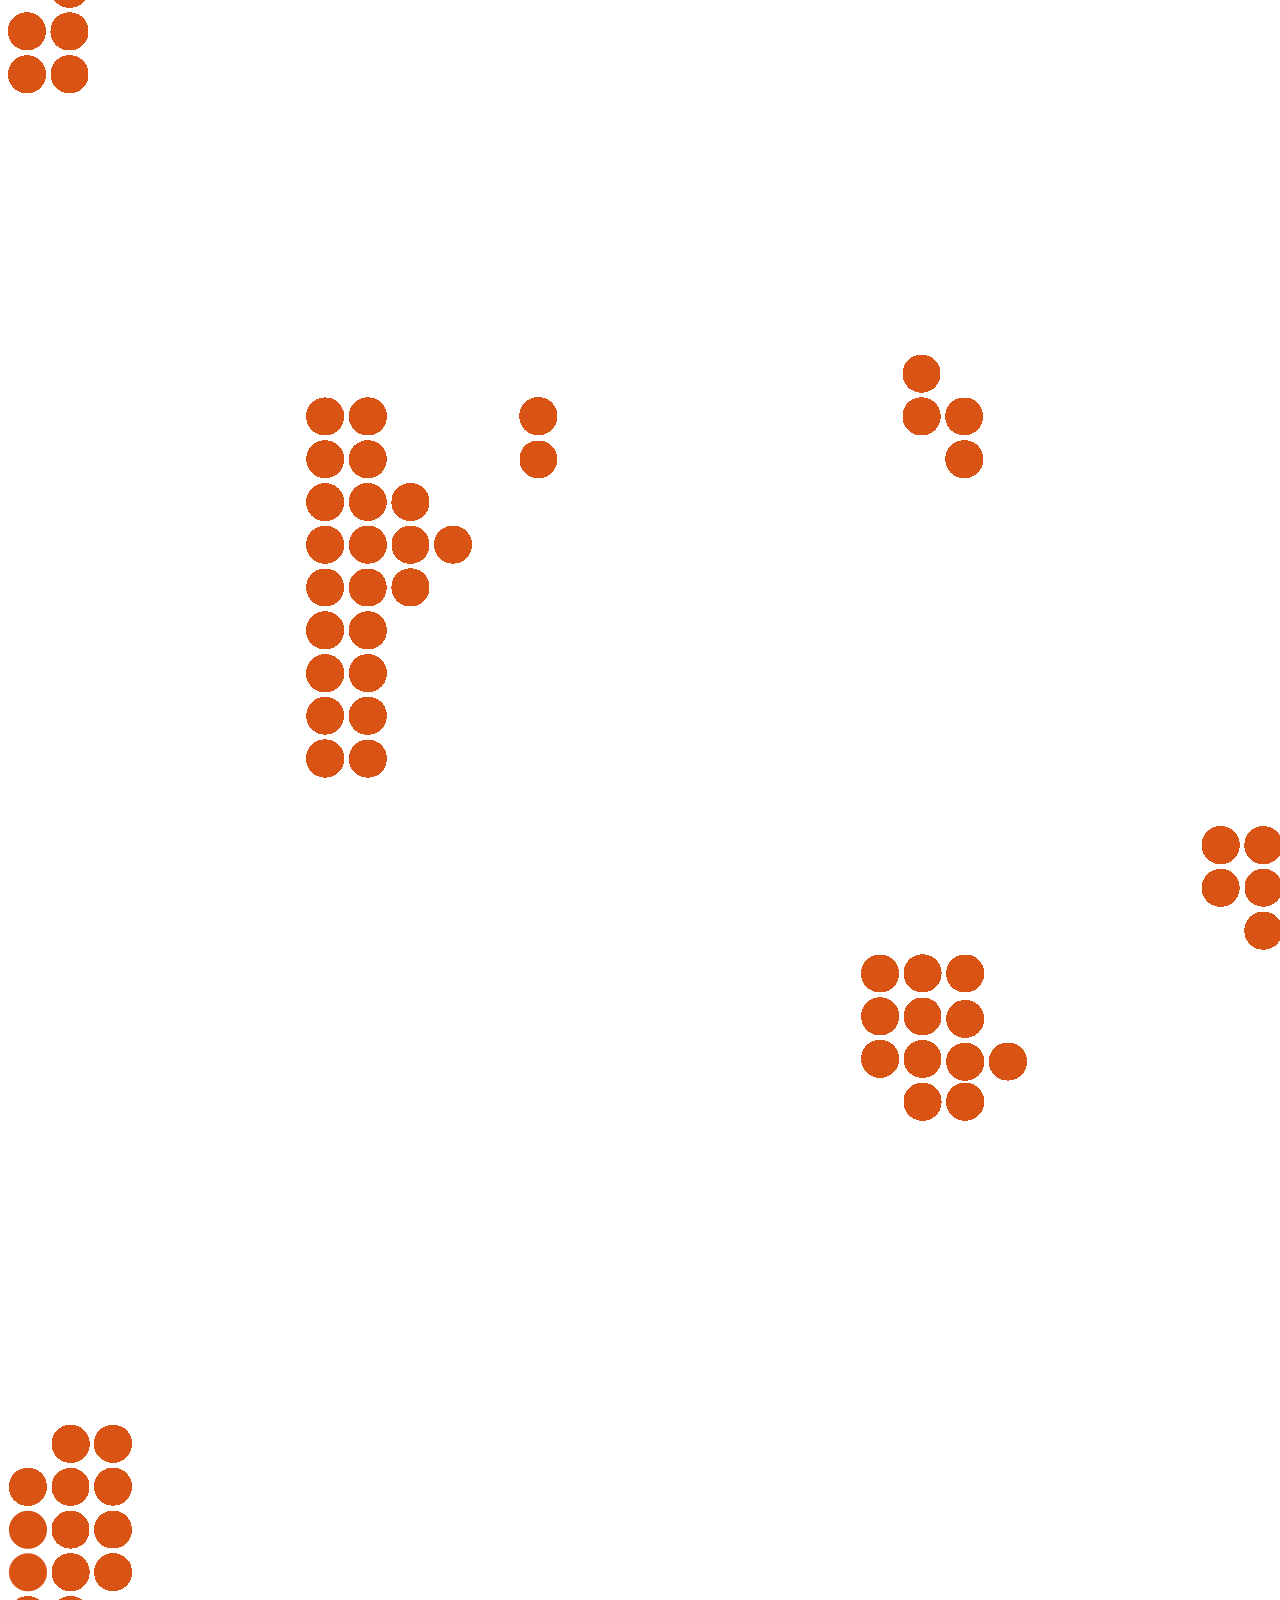
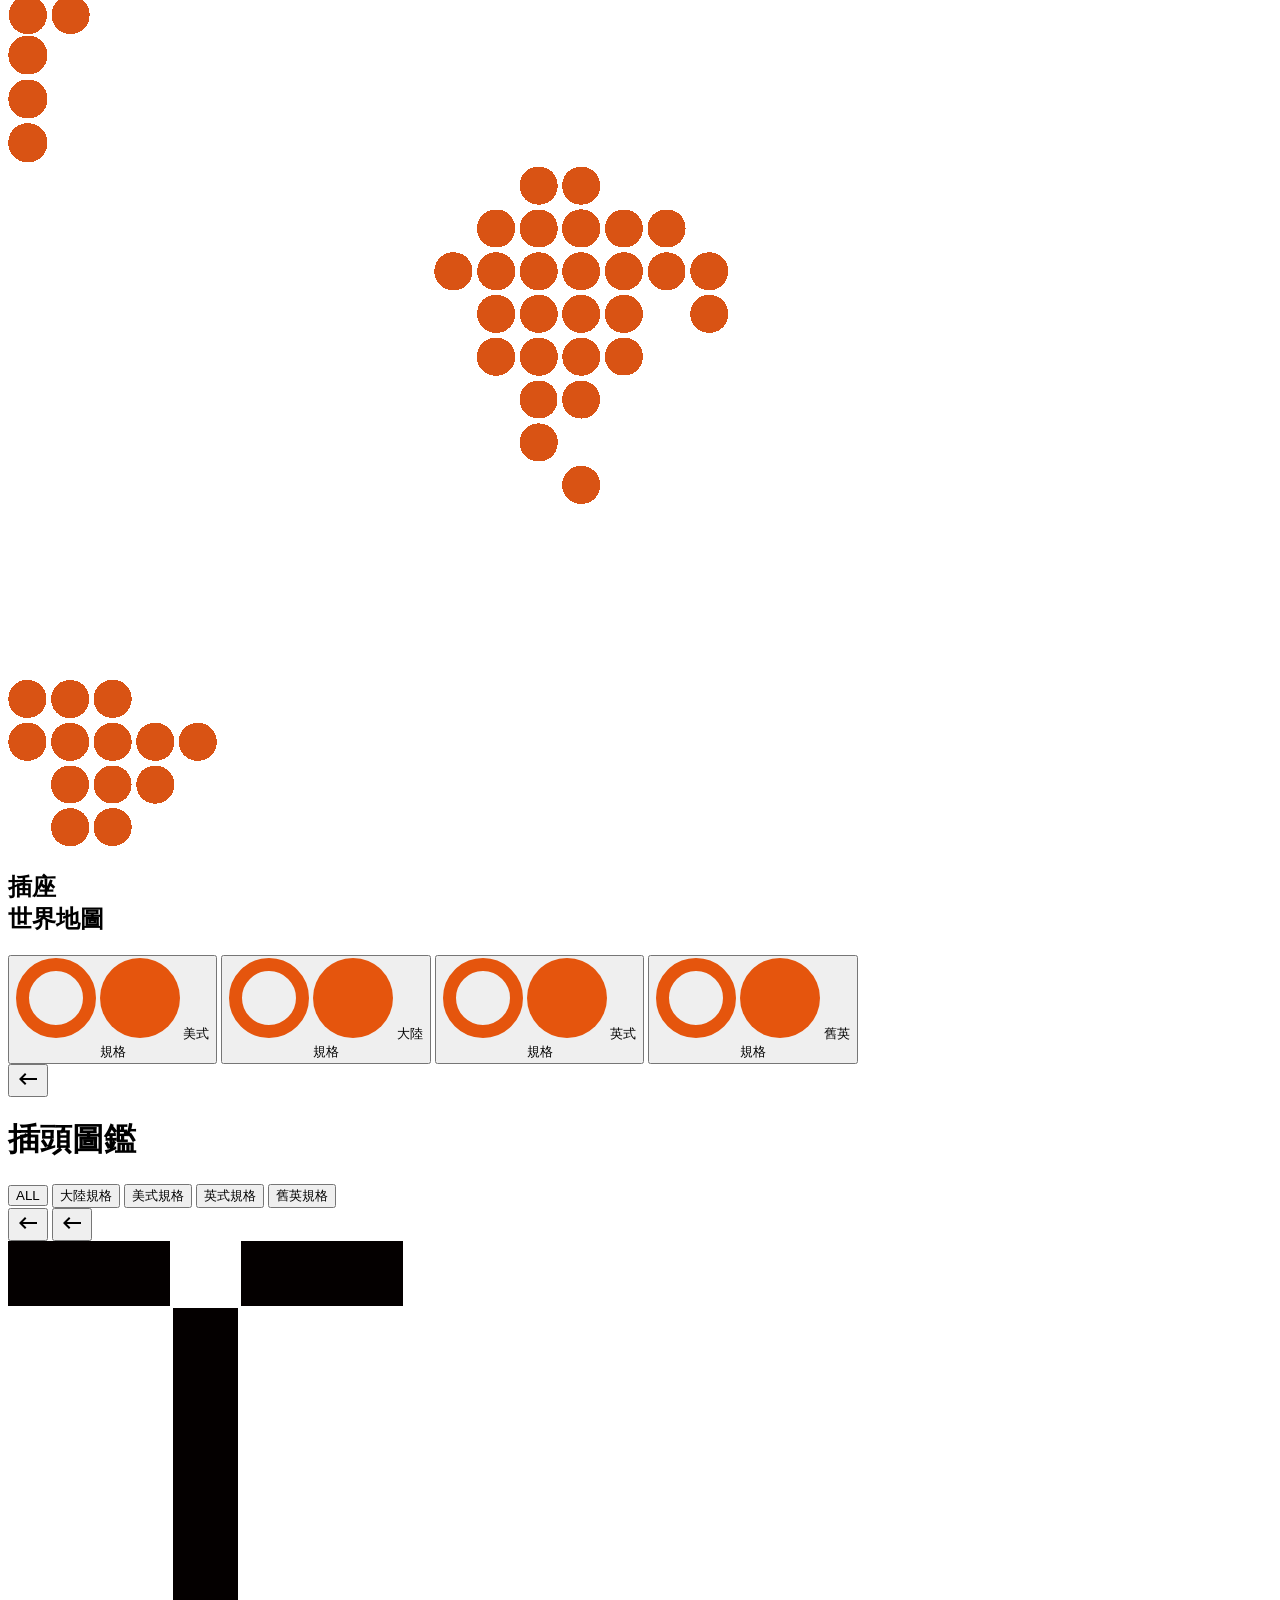
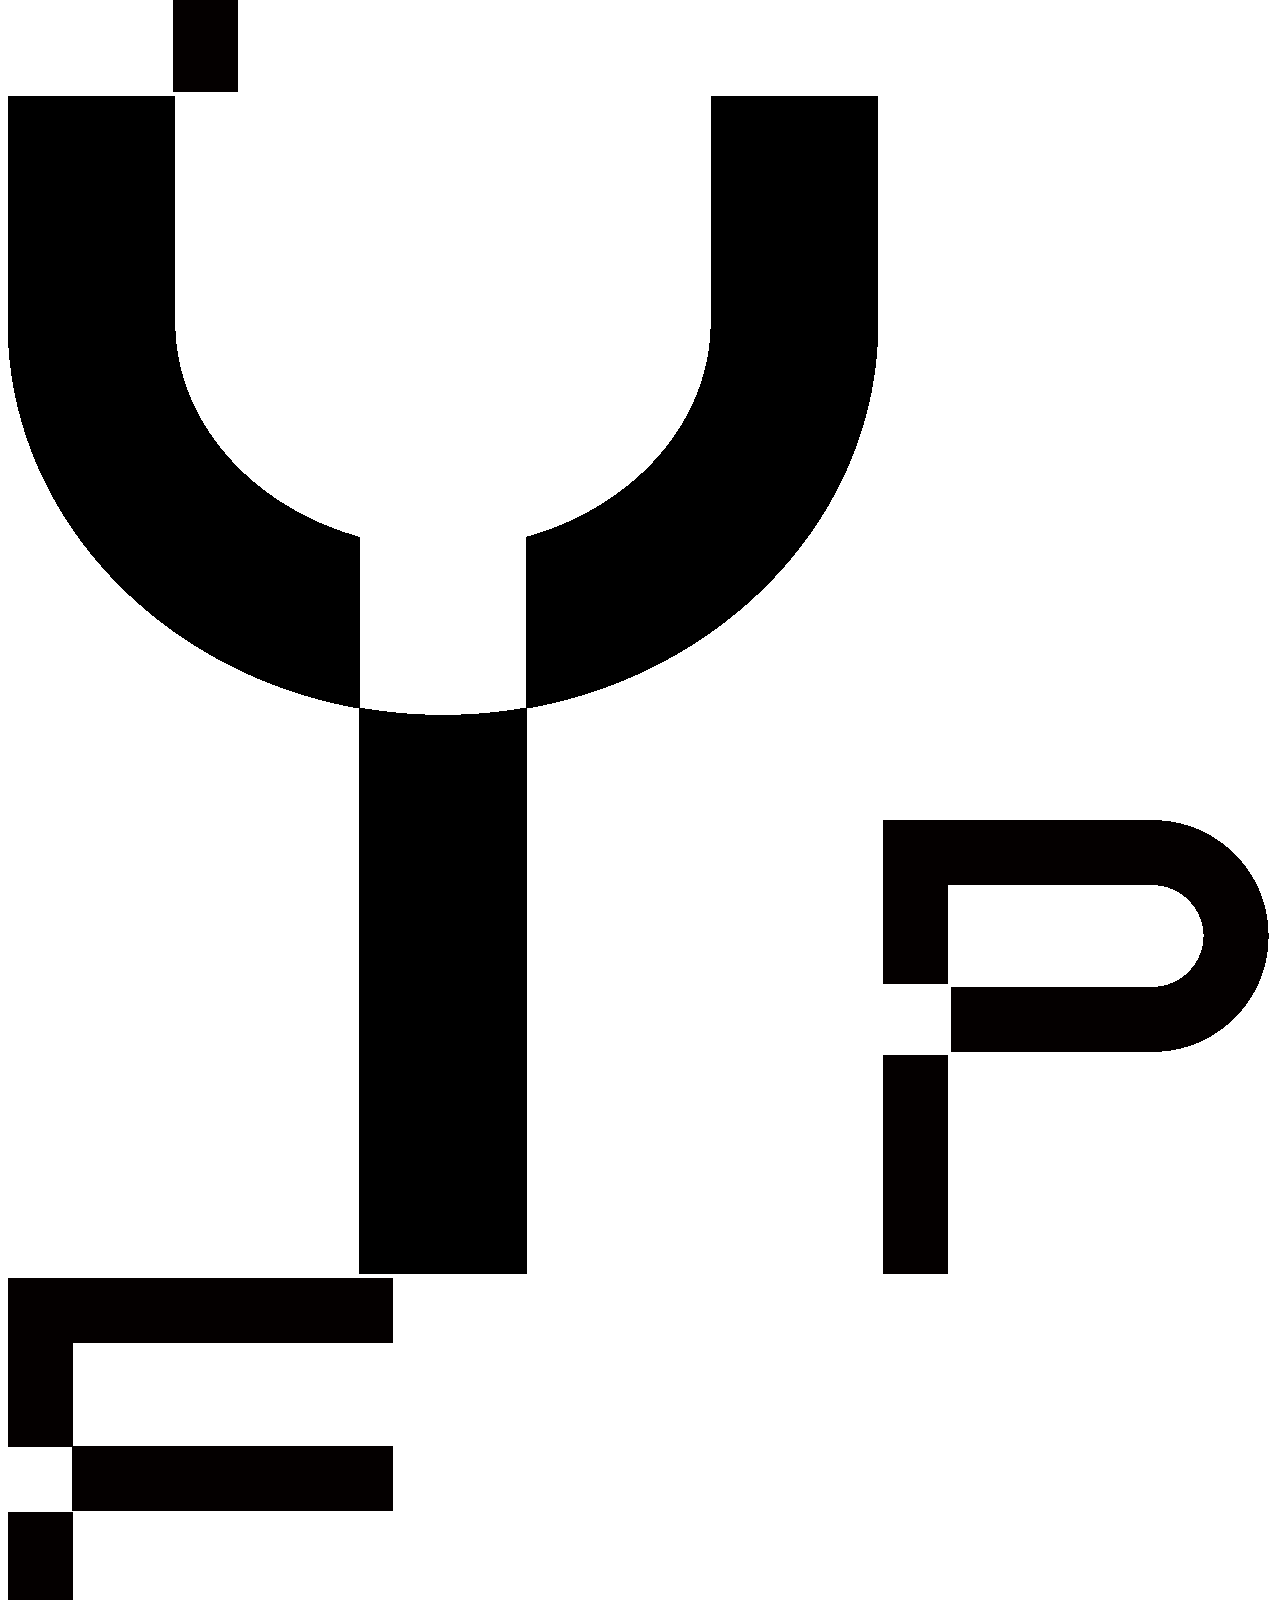
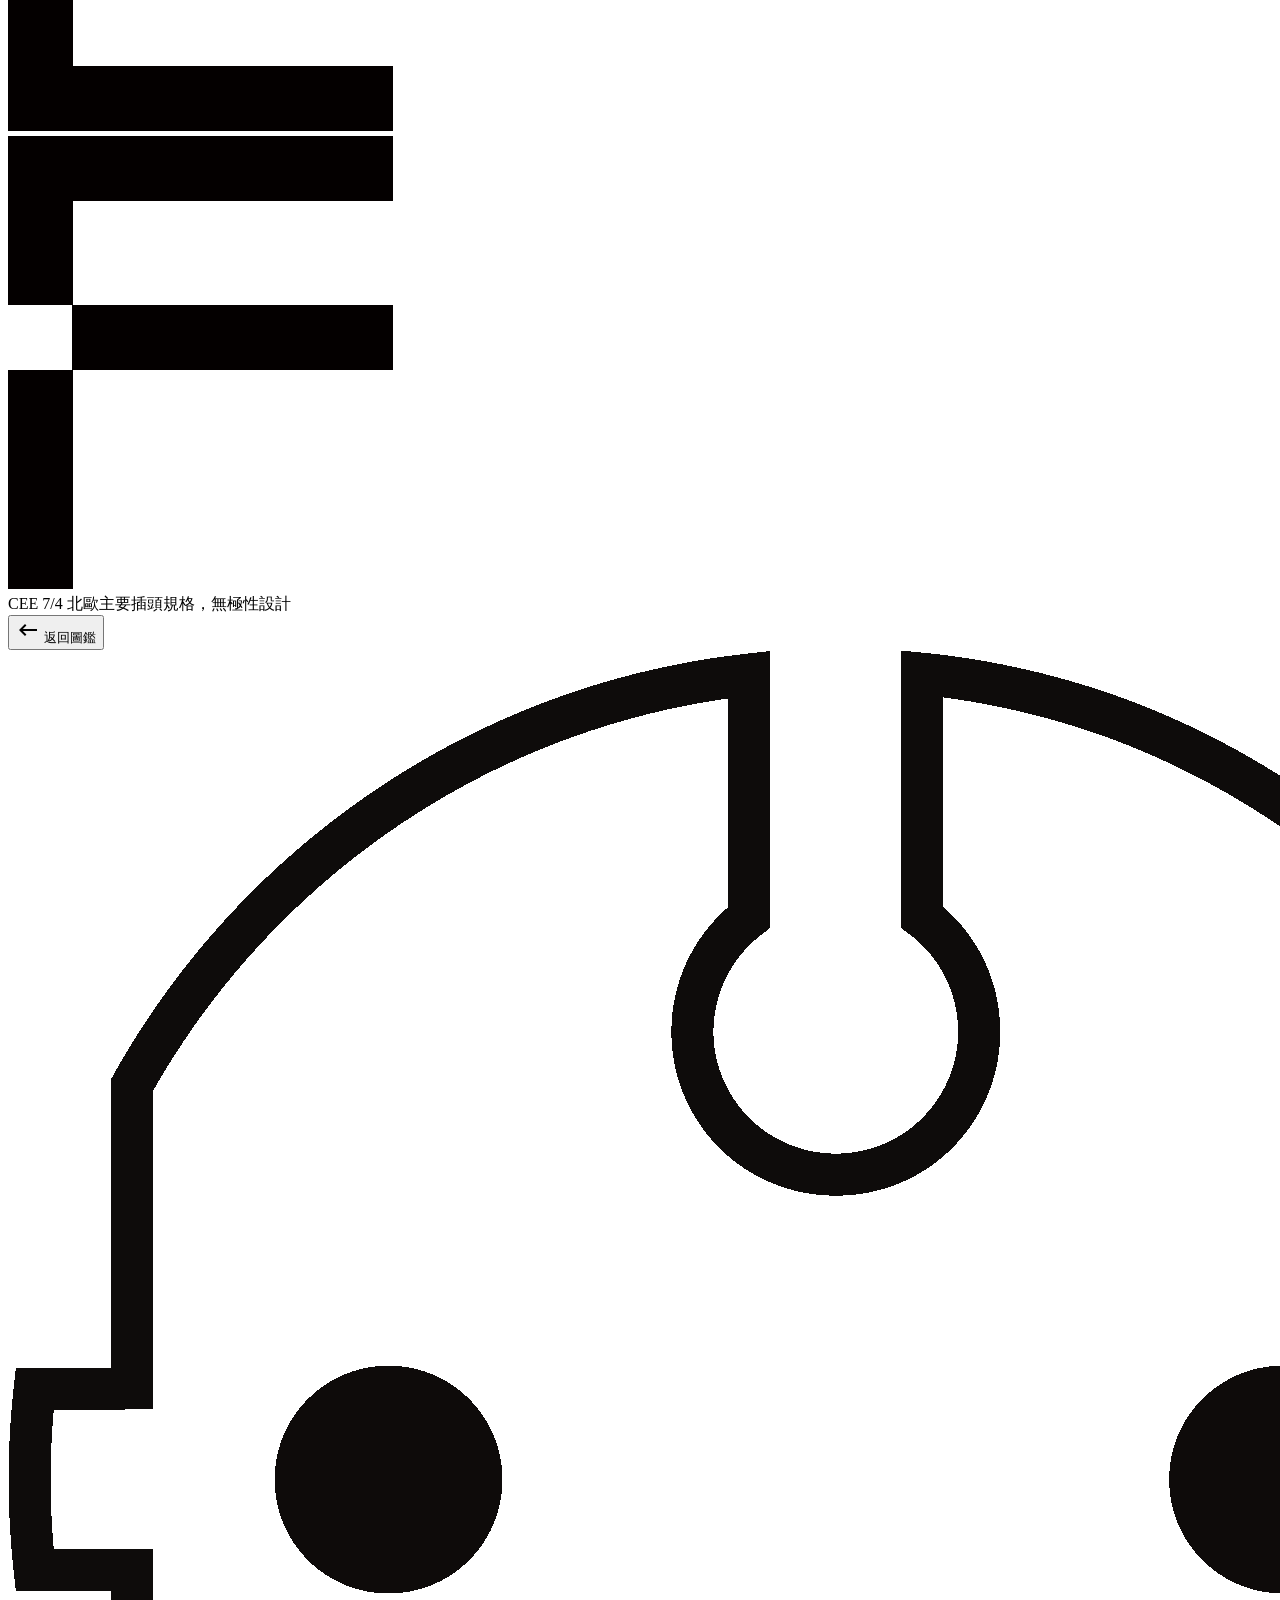
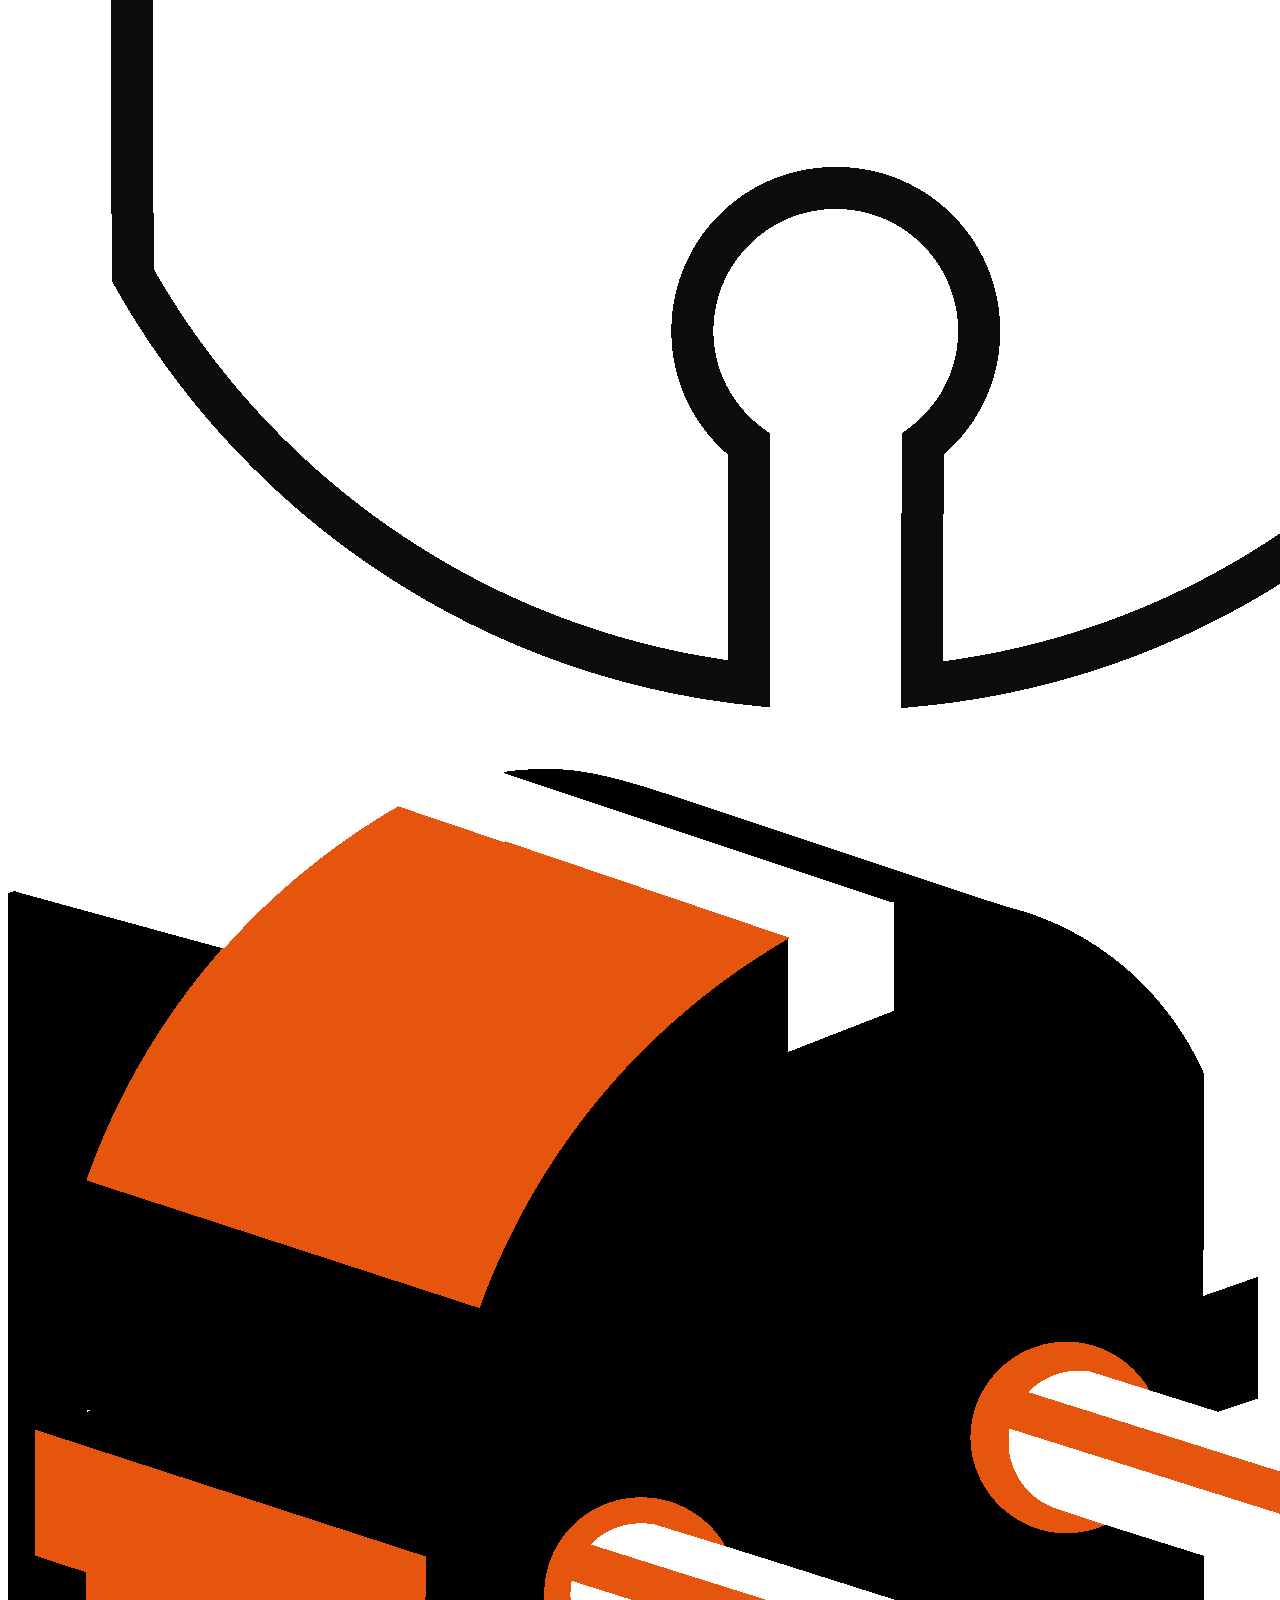
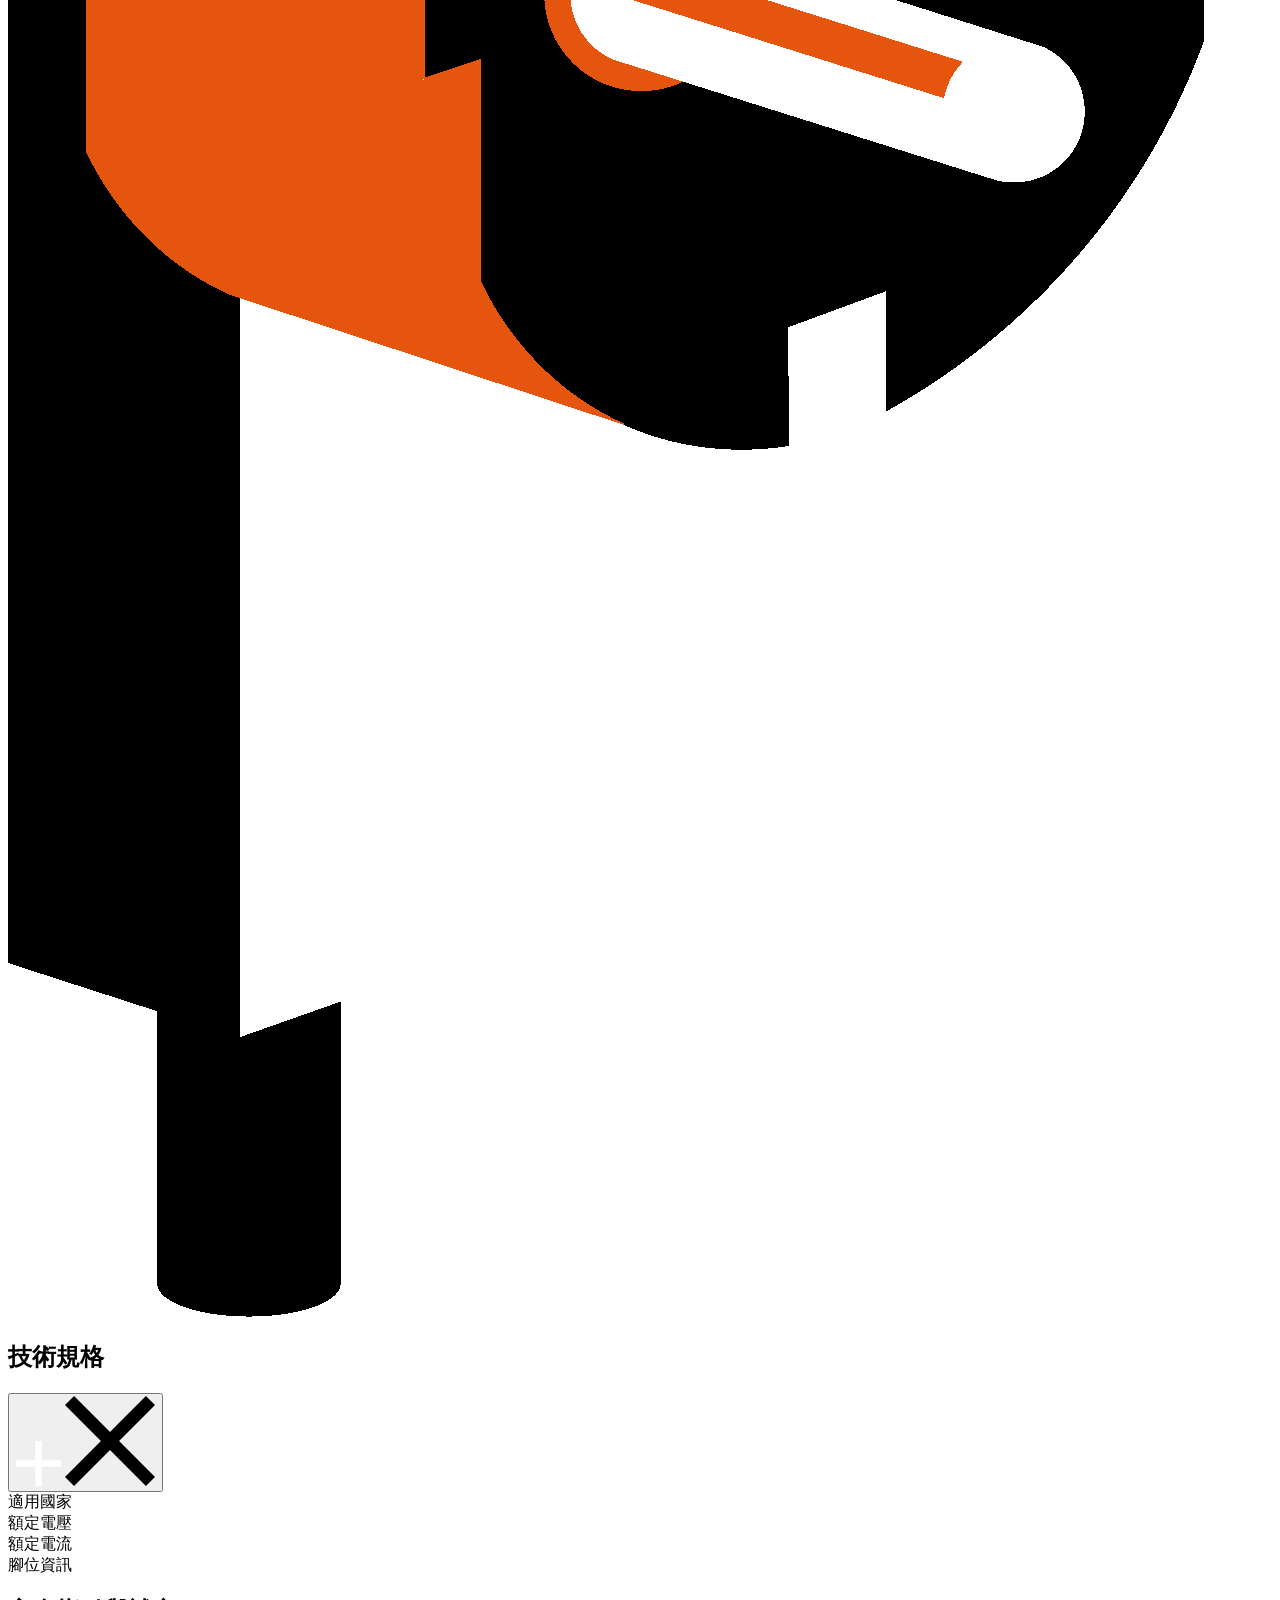
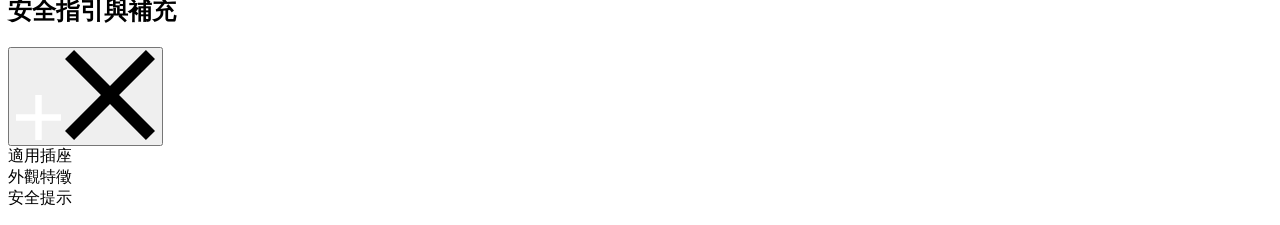
==== commit f3d76b79: "Nuber2 11-23" ====
--- a/guide.html
+++ b/guide.html
@@ -13,7 +13,7 @@
 
   <!-- ==================== 頂部導覽列 (與 travel / search 一致) ==================== -->
   <header class="top-nav">
-    <a href="./guide.html" class="nav-logo" id="nav-logo" aria-label="返回插座世界地圖">
+    <a href="./index.html" class="nav-logo" id="nav-logo" aria-label="返回 PLUG IN 首頁">
       <img src="./img/button-logo.svg" alt="PLUG IN Logo">
     </a>
 
@@ -30,10 +30,36 @@
     <nav class="menu-drawer-panel" aria-label="網站選單">
       <button type="button" class="menu-close-btn" id="menu-close-btn" aria-label="關閉選單">✕</button>
       <ul class="menu-nav-list">
-        <li><a href="./guide.html?view=map" data-nav-view="map">1-1 插座世界地圖</a></li>
-        <li><a href="./guide.html?view=gallery&spec=all&page=1" data-nav-view="gallery">1-2 插頭圖鑑（A–O）</a></li>
-        <li><a href="./travel.html">2-1 旅行查詢器</a></li>
-        <li><a href="./search.html?from=TW&to=CN">2-2 查詢結果範例</a></li>
+        <li>
+          <a href="./guide.html?view=map" data-nav-view="map">
+            <span>插頭世界地圖</span>
+            <img src="./img/arrow-menu.svg" alt="" class="menu-nav-arrow" aria-hidden="true">
+          </a>
+        </li>
+        <li>
+          <a href="./guide.html?view=gallery&spec=all&page=1" data-nav-view="gallery">
+            <span>插頭圖鑑</span>
+            <img src="./img/arrow-menu.svg" alt="" class="menu-nav-arrow" aria-hidden="true">
+          </a>
+        </li>
+        <li>
+          <a href="./travel.html">
+            <span>旅行查詢器</span>
+            <img src="./img/arrow-menu.svg" alt="" class="menu-nav-arrow" aria-hidden="true">
+          </a>
+        </li>
+        <li>
+          <a href="#" class="is-coming-soon" aria-disabled="true" title="尚未製作，敬請期待" onclick="return false;">
+            <span>資訊與文章</span>
+            <img src="./img/arrow-menu.svg" alt="" class="menu-nav-arrow" aria-hidden="true">
+          </a>
+        </li>
+        <li>
+          <a href="./quiz.html">
+            <span>用電安全隨堂考</span>
+            <img src="./img/arrow-menu.svg" alt="" class="menu-nav-arrow" aria-hidden="true">
+          </a>
+        </li>
       </ul>
     </nav>
   </aside>
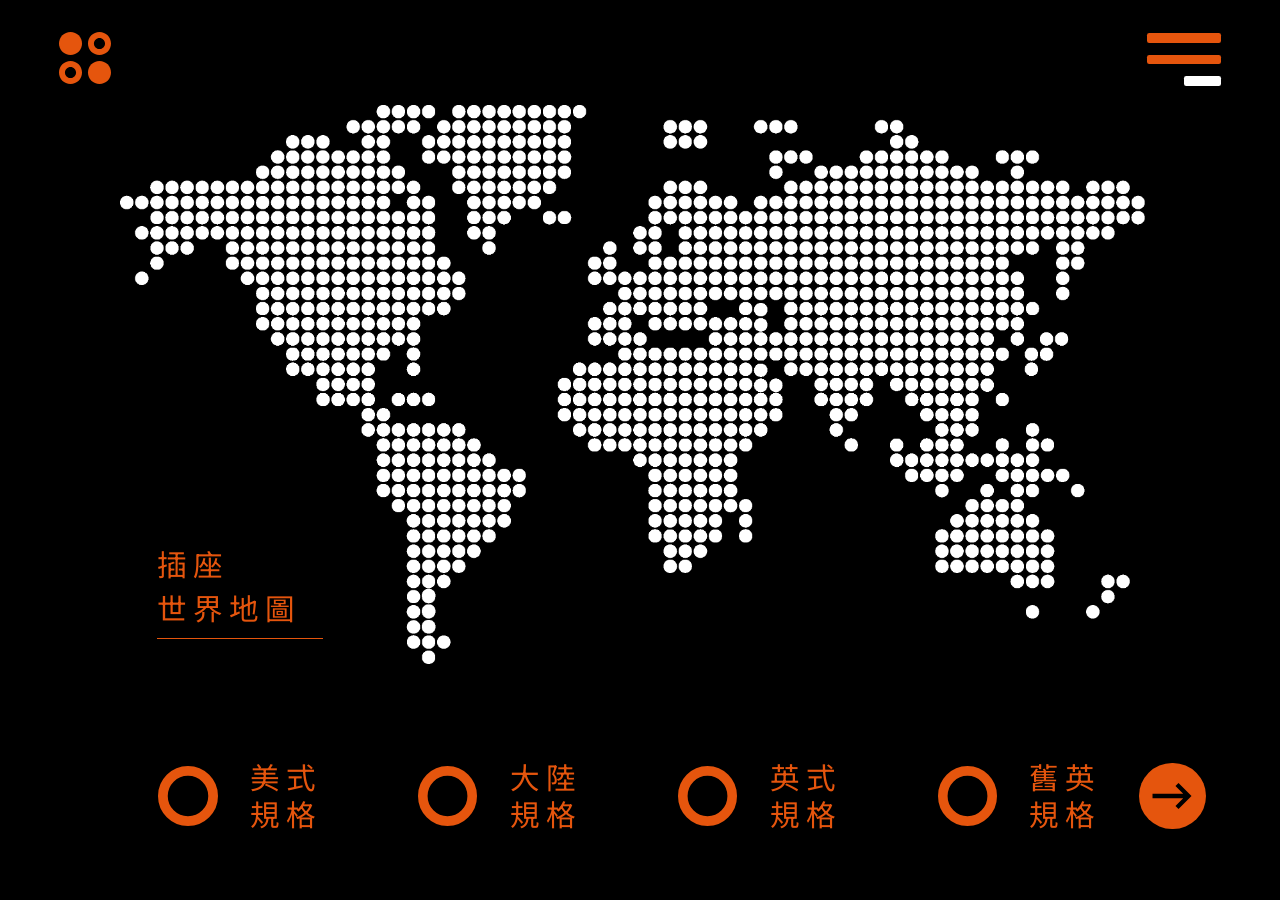
==== commit e7ed02a9: "Number5-1123 修改頁籤與小設定" ====
--- a/guide.html
+++ b/guide.html
@@ -4,6 +4,7 @@
   <meta charset="UTF-8">
   <meta name="viewport" content="width=device-width, initial-scale=1.0">
   <title>PLUG IN - 插座世界地圖與插頭圖鑑</title>
+    <link rel="icon" href="./img/button-logo.svg">
   <link rel="preconnect" href="https://fonts.googleapis.com">
   <link rel="preconnect" href="https://fonts.gstatic.com" crossorigin>
   <link href="https://fonts.googleapis.com/css2?family=Inter:wght@200;300;500&family=Noto+Sans+TC:wght@300;400;500;700&display=swap" rel="stylesheet">
--- a/css/style3.css
+++ b/css/style3.css
@@ -0,0 +1,1088 @@
+/* =========================================
+1. 浮動比例變數 (鎖定 Figma 1728 × 1117 等比基準，避免寬螢幕橫向拉寬)
+   ========================================= */
+:root {
+  /* 色彩規範 */
+  --bg-black: #000000;
+  --brand-orange: #E5550D;
+  --card-gray: #D9D9D9;
+  --pure-white: #FFFFFF;
+  --text-muted: #464444;
+
+  /* 1728×1117 等比基準單位 (1728 / 1117 ≈ 1.547) */
+  --stage-w: min(100vw, 154.7vh);
+
+  /* 框線粗度 (3 / 1728) */
+  --line-weight: calc(var(--stage-w) * 0.00174);
+
+  /* 導覽列比例 */
+  --nav-pad-x: 4.63vw;          /* 80 / 1728 */
+  --logo-size: 4.05vw;          /* 70 / 1728 */
+
+  /* 1-1 地圖比例 */
+  --map-top: 11.64vh;           /* 130 / 1117 */
+  --map-controls-top: 84.33vh;  /* 942 / 1117 */
+  --arrow-btn-size: min(5.21vw, 8.06vh); /* 90×90 */
+
+  /* 1-2 圖鑑比例 (完全鎖定 1030×94 與 224×270 原始長寬比) */
+  --tab-bar-w: calc(var(--stage-w) * 0.5961);  /* 1030 / 1728 */
+  --tab-bar-h: calc(var(--stage-w) * 0.0544);  /* 94 / 1728 */
+  --card-grid-w: calc(var(--stage-w) * 0.7523);/* 1300 / 1728 */
+  --card-w: calc(var(--stage-w) * 0.1296);     /* 224 / 1728 */
+  --card-h: calc(var(--stage-w) * 0.15625);    /* 270 / 1728 */
+  --card-radius: calc(var(--stage-w) * 0.0203);/* 35 / 1728 */
+
+  /* 1-3 詳細介紹比例 */
+  --detail-hero-h: 52.01vh;     /* 581 / 1117 */
+  --detail-circle-size: min(23.50vw, 36.35vh); /* 406×406 */
+
+  /* 字級比例 */
+  --font-64: calc(var(--stage-w) * 0.0370);    /* 64 / 1728 */
+  --font-40: calc(var(--stage-w) * 0.0231);    /* 40 / 1728 */
+  --font-32: calc(var(--stage-w) * 0.0185);    /* 32 / 1728 */
+  --font-20: calc(var(--stage-w) * 0.0116);    /* 20 / 1728 */
+  --font-16: max(14px, calc(var(--stage-w) * 0.0093));
+}
+/* =========================================
+2. 全域重置與畫布
+   ========================================= */
+*, *::before, *::after {
+  box-sizing: border-box;
+  margin: 0;
+  padding: 0;
+}
+
+html {
+  scrollbar-gutter: stable;
+}
+
+body {
+  width: 100%;
+  min-height: 100vh;
+  background-color: var(--bg-black);
+  color: var(--brand-orange);
+  font-family: 'Noto Sans TC', sans-serif;
+  overflow-x: hidden;
+}
+
+.view-section {
+  display: none;
+  position: relative;
+  width: 100%;
+  min-height: 100vh;
+}
+
+.view-section.is-active {
+  display: block;
+}
+
+/* =========================================
+3. 頂部導覽列 (Logo + Menu，固定浮於畫面上方)
+   ========================================= */
+.top-nav {
+  position: fixed;
+  top: 0;
+  left: 0;
+  width: 100%;
+  padding: 0 var(--nav-pad-x);
+  display: flex;
+  align-items: flex-start;
+  justify-content: space-between;
+  z-index: 120;
+  pointer-events: none;
+}
+
+.nav-logo,
+.nav-menu-btn {
+  pointer-events: auto;
+}
+
+.nav-logo {
+  display: block;
+  margin-top: 3.58vh; /* 40 / 1117 */
+  width: var(--logo-size);
+  height: var(--logo-size);
+  transition: transform 0.2s ease, opacity 0.2s ease;
+}
+
+.nav-logo:hover {
+  transform: scale(1.06);
+  opacity: 0.9;
+}
+
+.nav-logo img {
+  width: 100%;
+  height: 100%;
+  display: block;
+  object-fit: contain;
+  transition: filter 0.2s ease;
+}
+
+/* 進入 1-3 橘底 Hero 時，Logo 與 Menu 前兩條改為黑色以維持高對比 */
+body[data-view="detail"] .nav-logo img {
+  filter: brightness(0);
+}
+
+.nav-menu-btn {
+  margin-top: 3.67vh; /* 41 / 1117 */
+  width: 5.79vw;      /* 100 / 1728 */
+  background: transparent;
+  border: none;
+  cursor: pointer;
+  display: flex;
+  flex-direction: column;
+  align-items: flex-end;
+  gap: 1.34vh;        /* 15 / 1117 */
+  padding: 0;
+}
+
+.menu-bar {
+  display: block;
+  height: 1.07vh;     /* 12 / 1117 */
+  border-radius: 0.174vw;
+  transition: transform 0.2s ease, width 0.2s ease, background-color 0.2s ease;
+}
+
+.bar-primary {
+  width: 100%;
+  background-color: var(--brand-orange);
+}
+
+body[data-view="detail"] .bar-primary {
+  background-color: var(--bg-black);
+}
+
+.bar-white {
+  width: 50%;
+  background-color: var(--pure-white);
+}
+
+.nav-menu-btn:hover .bar-white {
+  width: 75%;
+}
+
+/* =========================================
+4. 側邊選單抽屜 (與 style.css / style5.css 同步)
+   ========================================= */
+.menu-drawer {
+  position: fixed;
+  inset: 0;
+  z-index: 200;
+  pointer-events: none;
+  opacity: 0;
+  transition: opacity 0.25s ease;
+}
+
+.menu-drawer.open {
+  pointer-events: auto;
+  opacity: 1;
+}
+
+.menu-drawer-backdrop {
+  position: absolute;
+  inset: 0;
+  background-color: rgba(0, 0, 0, 0.72);
+}
+
+.menu-drawer-panel {
+  position: absolute;
+  top: 0;
+  right: 0;
+  width: min(420px, 85vw);
+  height: 100%;
+  background-color: var(--bg-black);
+  border-left: 3px solid var(--brand-orange);
+  padding: 48px 36px;
+  transform: translateX(100%);
+  transition: transform 0.25s ease;
+}
+
+.menu-drawer.open .menu-drawer-panel {
+  transform: translateX(0);
+}
+
+.menu-close-btn {
+  position: absolute;
+  top: 24px;
+  right: 28px;
+  background: transparent;
+  border: none;
+  color: var(--brand-orange);
+  font-size: 28px;
+  cursor: pointer;
+}
+
+.menu-nav-list {
+  list-style: none;
+  margin-top: 48px;
+  display: flex;
+  flex-direction: column;
+  gap: 20px;
+}
+
+.menu-nav-list a {
+  display: flex;
+  align-items: center;
+  justify-content: space-between;
+  gap: 16px;
+  padding: 14px 0;
+  color: var(--pure-white);
+  text-decoration: none;
+  font-size: 20px;
+  letter-spacing: 0.15em;
+  border-bottom: 1px solid var(--brand-orange);
+  transition: color 0.15s ease, padding-left 0.15s ease;
+}
+
+.menu-nav-list a:hover {
+  color: var(--brand-orange);
+  padding-left: 8px;
+}
+
+.menu-nav-arrow {
+  width: 22px;
+  height: 22px;
+  flex-shrink: 0;
+  display: block;
+  object-fit: contain;
+  transition: transform 0.18s ease;
+}
+
+.menu-nav-list a:hover .menu-nav-arrow {
+  transform: translateX(4px);
+}
+
+.menu-nav-list a.is-coming-soon {
+  opacity: 0.55;
+  cursor: default;
+}
+
+.menu-nav-list a.is-coming-soon:hover {
+  color: var(--pure-white);
+  padding-left: 0;
+}
+
+.menu-nav-list a.is-coming-soon:hover .menu-nav-arrow {
+  transform: none;
+}
+
+/* =========================================
+5. 共用橘色圓形箭頭按鈕 (prev / next)
+   ========================================= */
+.circle-arrow-btn {
+  width: var(--arrow-btn-size);
+  height: var(--arrow-btn-size);
+  border-radius: 50%;
+  background-color: var(--brand-orange);
+  border: none;
+  cursor: pointer;
+  display: flex;
+  align-items: center;
+  justify-content: center;
+  padding: 0;
+  transition: transform 0.2s ease, opacity 0.2s ease, background-color 0.2s ease;
+}
+
+.circle-arrow-btn img {
+  width: 78%;
+  height: 78%;
+  display: block;
+  object-fit: contain;
+}
+
+/* 原圖 keyboard_backspace 朝左，arrow-next 旋轉 180 度指向右 */
+.circle-arrow-btn.arrow-next img {
+  transform: rotate(180deg);
+}
+
+.circle-arrow-btn:hover {
+  transform: scale(1.07);
+}
+
+.circle-arrow-btn.is-hidden {
+  opacity: 0;
+  pointer-events: none;
+}
+
+/* ========================================================================
+   6. VIEW 1: 1-1-1 / 1-1-2 插座世界地圖
+   ======================================================================== */
+.view-map {
+  height: 100vh;
+  overflow: hidden;
+  padding-top: var(--map-top);
+}
+
+/* 地圖等比容器：鎖定白色底圖 1385×755 原始比例，讓橘色點與白點正中對齊 */
+.map-stage {
+  position: relative;
+  width: calc(var(--stage-w) * 0.8015); /* 1385 / 1728 */
+  aspect-ratio: 1385 / 755;
+  margin: 0 auto;
+}
+
+.map-base-img {
+  position: absolute;
+  inset: 0;
+  width: 100%;
+  height: 100%;
+  object-fit: fill;
+  display: block;
+  pointer-events: none;
+}
+
+/* 1-1-2 橘色覆蓋層群組：切換時正中對齊白底，滑鼠移動時微幅上下左右視差跟隨 */
+.map-overlay-group {
+  position: absolute;
+  inset: 0;
+  width: 100%;
+  height: 100%;
+  pointer-events: none;
+  will-change: transform;
+  transform: translate3d(0, 0, 0);
+}
+
+/* 維持 GPU 合成層常駐（不切換 visibility），避免大尺寸地圖 PNG 切換時重新上傳紋理造成抽幀 */
+.map-region-layer {
+  position: absolute;
+  opacity: 0;
+  pointer-events: none;
+  will-change: opacity;
+  transform: translateZ(0);
+  backface-visibility: hidden;
+  transition: opacity 0.28s cubic-bezier(0.22, 1, 0.36, 1);
+}
+
+.map-region-layer.is-visible {
+  opacity: 1;
+}
+
+.map-region-layer > img {
+  width: 100%;
+  height: 100%;
+  object-fit: fill;
+  display: block;
+}
+
+/* 各區橘色覆蓋層像素校準比例 (與 map-base.png 點陣中心 96%–98% 精準重疊) */
+.layer-usa {
+  left: 0%;
+  top: 0%;
+  width: 92.3922%;
+  height: 72.8850%;
+}
+
+.layer-mainland {
+  left: 28.0144%;
+  top: 0%;
+  width: 71.9805%;
+  height: 100.0331%;
+}
+
+.layer-uk {
+  left: 45.7040%;
+  top: 24.5033%;
+  width: 33.5968%;
+  height: 51.1152%;
+}
+
+/* 舊英規格雙圖層直接以 1385×755 地圖座標系獨立對齊 */
+.layer-old-uk {
+  inset: 0;
+  width: 100%;
+  height: 100%;
+}
+
+.layer-old-uk .old-uk-map2 {
+  position: absolute;
+  left: 29.4585%;
+  top: 32.4503%;
+  width: 69.0762%;
+  height: 62.0922%;
+  object-fit: fill;
+}
+
+.layer-old-uk .old-uk-map1 {
+  position: absolute;
+  left: 51.4801%;
+  top: 40.6623%;
+  width: 24.9635%;
+  height: 43.1237%;
+  object-fit: fill;
+}
+
+/* 左下角「插座 世界地圖」標題區 (x=214, y=716 -> 相對於 stage 163, 130) */
+.map-title-block {
+  position: absolute;
+  left: 3.66%;     /* (214 - 163) / 1394 */
+  bottom: 4.5%;
+  display: flex;
+  flex-direction: column;
+  align-items: flex-start;
+  z-index: 4;
+}
+
+.map-heading {
+  font-size: var(--font-40);
+  font-weight: 400;
+  line-height: 1.5;
+  letter-spacing: 0.2em;
+  color: var(--brand-orange);
+}
+
+.map-subheading-line {
+  margin-top: 0.8vh;
+  width: 12.96vw; /* 224 / 1728 */
+  height: 1px;
+  background-color: var(--brand-orange);
+}
+
+/* 下方四組規格按鈕與右下箭頭 (top: 942 / 1117 = 84.33vh) */
+.map-controls {
+  position: absolute;
+  top: var(--map-controls-top);
+  left: 0;
+  width: 100%;
+  padding-left: 12.38vw;  /* 214 / 1728 */
+  padding-right: 4.63vw;  /* 80 / 1728 */
+  display: flex;
+  align-items: center;
+  justify-content: space-between;
+}
+
+.map-btn-group {
+  display: flex;
+  align-items: center;
+  gap: 7.5vw; /* 130–135 / 1728 */
+}
+
+.region-btn {
+  background: transparent;
+  border: none;
+  cursor: pointer;
+  display: flex;
+  align-items: center;
+  gap: 2.55vw; /* 44 / 1728 */
+  padding: 0;
+  text-align: left;
+  transition: transform 0.2s ease;
+}
+
+.region-btn:hover {
+  transform: translateY(-2px);
+}
+
+/* button-2 (空心) <-> button-3 (填滿) */
+.region-circle {
+  position: relative;
+  width: min(4.63vw, 7.16vh);  /* 80 / 1728 */
+  height: min(4.63vw, 7.16vh);
+  display: block;
+  flex-shrink: 0;
+}
+
+.region-circle img {
+  position: absolute;
+  inset: 0;
+  width: 100%;
+  height: 100%;
+  display: block;
+  object-fit: contain;
+  transition: opacity 0.22s ease, transform 0.22s ease;
+}
+
+.region-circle .circle-hollow {
+  opacity: 1;
+}
+
+.region-circle .circle-filled {
+  opacity: 0;
+  transform: scale(0.86);
+}
+
+.region-btn.is-active .circle-hollow {
+  opacity: 0;
+}
+
+.region-btn.is-active .circle-filled {
+  opacity: 1;
+  transform: scale(1);
+}
+
+.region-label {
+  font-family: 'Noto Sans TC', sans-serif;
+  font-size: var(--font-40);
+  font-weight: 400;
+  line-height: 1.25;
+  letter-spacing: 0.2em;
+  color: var(--brand-orange);
+  white-space: nowrap;
+}
+
+/* ========================================================================
+   7. VIEW 2: 1-2-1 ～ 1-2-6 插頭圖鑑
+   ======================================================================== */
+.view-gallery {
+  padding-top: 11.2vh; /* 標題於 125–143h */
+  padding-bottom: 10vh;
+}
+
+.gallery-heading {
+  text-align: center;
+  font-size: var(--font-64);
+  font-weight: 500;
+  line-height: 1.2;
+  letter-spacing: 0.1em;
+  padding-left: 0.1em;
+  color: var(--brand-orange);
+}
+
+/* 規格切換列 (1030 × 94，上下橘線 + Sliding Pill 滑動橘底) */
+.spec-tabs-bar {
+  position: relative;
+  width: var(--tab-bar-w);
+  height: var(--tab-bar-h);
+  margin: 3.8vh auto 0;
+  border-top: var(--line-weight) solid var(--brand-orange);
+  border-bottom: var(--line-weight) solid var(--brand-orange);
+  display: flex;
+  align-items: stretch;
+  justify-content: center;
+  gap: calc(var(--stage-w) * 0.012);
+  overflow-x: clip;
+  overflow-y: visible;
+}
+
+/* Sliding Pill：上下各延伸 1px 吃進橘色框線內，避免高 DPI / 小數像素出現 1px 黑縫 */
+.spec-sliding-pill {
+  position: absolute;
+  top: -1px;
+  bottom: -1px;
+  left: 0;
+  width: 0;
+  background-color: var(--brand-orange);
+  border-bottom-left-radius: var(--card-radius);
+  z-index: 0;
+  pointer-events: none;
+  will-change: transform, width;
+  transition:
+    transform 0.38s cubic-bezier(0.32, 1.18, 0.64, 1),
+    width 0.38s cubic-bezier(0.32, 1.18, 0.64, 1);
+}
+
+.spec-sliding-pill.no-transition {
+  transition: none;
+}
+
+.spec-tab {
+  position: relative;
+  z-index: 1;
+  height: 100%;
+  padding: 0 calc(var(--stage-w) * 0.0135);
+  background: transparent;
+  border: none;
+  border-bottom-left-radius: var(--card-radius);
+  font-family: 'Noto Sans TC', sans-serif;
+  font-size: var(--font-32);
+  font-weight: 500;
+  letter-spacing: 0.1em;
+  padding-left: calc(var(--stage-w) * 0.0135 + 0.1em);
+  color: var(--brand-orange);
+  cursor: pointer;
+  display: flex;
+  align-items: center;
+  justify-content: center;
+  white-space: nowrap;
+  transition: color 0.25s ease;
+}
+
+.spec-tab.tab-all {
+  min-width: calc(var(--stage-w) * 0.0718); /* 124 / 1728 */
+  font-family: 'Inter', 'Noto Sans TC', sans-serif;
+  font-size: var(--font-40);
+  letter-spacing: 0.2em;
+  padding-left: calc(var(--stage-w) * 0.0135 + 0.2em);
+}
+
+.spec-tab:hover:not(.is-active) {
+  color: var(--pure-white);
+}
+
+.spec-tab.is-active {
+  color: var(--bg-black);
+}
+
+/* 5 欄插頭卡片網格 (width: 1300 / 1728) */
+.gallery-card-grid {
+  width: var(--card-grid-w);
+  margin: 4.5vh auto 0;
+  display: grid;
+  grid-template-columns: repeat(5, var(--card-w));
+  column-gap: calc(var(--stage-w) * 0.0260); /* 45 / 1728 */
+  row-gap: calc(var(--stage-w) * 0.0486);    /* 84 / 1728 */
+}
+
+/* 單張插頭卡片 (224 × 270，橘底 + 左下圓角 35 + Slide-to-Confirm 底部條) */
+.plug-card {
+  position: relative;
+  width: var(--card-w);
+  height: var(--card-h);
+  background-color: var(--brand-orange);
+  border: none;
+  border-bottom-left-radius: var(--card-radius);
+  cursor: pointer;
+  padding: 0;
+  overflow: hidden;
+  display: flex;
+  align-items: center;
+  justify-content: center;
+  padding-bottom: 16.67%; /* 留出底部 45/270 灰條高度 */
+  transition: transform 0.24s ease;
+}
+
+.plug-card:hover,
+.plug-card:focus-visible {
+  transform: translateY(-0.5vh);
+}
+
+.plug-card-icon-wrap {
+  width: calc(var(--stage-w) * 0.0781); /* 135×135 */
+  height: calc(var(--stage-w) * 0.0781);
+  display: flex;
+  align-items: center;
+  justify-content: center;
+}
+
+.plug-card-icon {
+  max-width: 100%;
+  max-height: 100%;
+  width: auto;
+  height: auto;
+  object-fit: contain;
+  display: block;
+}
+
+/* 右下灰色條塊：預設佔右側 66.07%，滑入時向左滑展成滿版確認軌道 */
+.plug-card-gray-bar {
+  position: absolute;
+  right: 0;
+  bottom: 0;
+  width: 66.07%;
+  height: 16.67%;
+  background-color: var(--card-gray);
+  pointer-events: none;
+  transition: width 0.38s cubic-bezier(0.22, 1, 0.36, 1);
+}
+
+.plug-card:hover .plug-card-gray-bar,
+.plug-card:focus-visible .plug-card-gray-bar {
+  width: 100%;
+}
+
+/* 1-3 section heading 同款 TYPE - 前綴：預設隱藏於左側，滑入時向右滑現 */
+.plug-card-type-prefix {
+  position: absolute;
+  left: 14.5%;
+  bottom: 3.67%; /* 與底部 16.67% 條塊垂直置中 ((16.67 - 9.33)/2) */
+  height: 9.33%; /* 25.2 / 270，與字母滑入確認態等高 */
+  display: flex;
+  align-items: center;
+  gap: 0;
+  pointer-events: none;
+  opacity: 0;
+  transform: translateX(-28%);
+  transition:
+    opacity 0.3s ease 0.05s,
+    transform 0.38s cubic-bezier(0.22, 1, 0.36, 1);
+}
+
+.plug-card-type-word {
+  height: 100%;
+  display: flex;
+  align-items: center;
+  gap: calc(var(--stage-w) * 0.0028);
+}
+
+.plug-card-type-word img {
+  height: 100%;
+  width: auto;
+  display: block;
+  object-fit: contain;
+}
+
+.plug-card-type-dash {
+  display: block;
+  width: calc(var(--stage-w) * 0.0082);
+  height: calc(var(--stage-w) * 0.0021);
+  background-color: var(--bg-black);
+  margin-left: calc(var(--stage-w) * 0.0052);
+  margin-right: calc(var(--stage-w) * 0.0052);
+  flex-shrink: 0;
+}
+
+.plug-card:hover .plug-card-type-prefix,
+.plug-card:focus-visible .plug-card-type-prefix {
+  opacity: 1;
+  transform: translateX(0);
+}
+
+/* 卡片字母：預設左下跨橘灰界線 (left: 22.77%, height: 16.67%)；滑入時向右滑移接於 TYPE - 後方 */
+.plug-card-letter {
+  position: absolute;
+  left: 22.77%;
+  bottom: 0;
+  height: 16.67%;
+  width: auto;
+  display: block;
+  object-fit: contain;
+  pointer-events: none;
+  transition:
+    left 0.38s cubic-bezier(0.22, 1, 0.36, 1),
+    bottom 0.38s cubic-bezier(0.22, 1, 0.36, 1),
+    height 0.38s cubic-bezier(0.22, 1, 0.36, 1);
+}
+
+.plug-card:hover .plug-card-letter,
+.plug-card:focus-visible .plug-card-letter {
+  left: 74.5%;
+  bottom: 3.67%;
+  height: 9.33%;
+}
+
+/* 1-2 左右圓形切換箭頭 */
+.gallery-prev-btn {
+  position: fixed;
+  left: var(--nav-pad-x);
+  top: var(--map-controls-top);
+  z-index: 40;
+}
+
+.gallery-next-btn {
+  position: fixed;
+  right: var(--nav-pad-x);
+  top: var(--map-controls-top);
+  z-index: 40;
+}
+
+/* ========================================================================
+   8. VIEW 3: 1-3 插頭詳細介紹頁 (完全依 1-3-K 與 1-3-F 間距規範)
+   ======================================================================== */
+.view-detail {
+  background-color: var(--bg-black);
+  padding-bottom: 8vh;
+}
+
+/* 上半部橘色主視覺區 (height: 581 / 1117 = 52.01vh) */
+.detail-hero {
+  position: relative;
+  width: 100%;
+  height: var(--detail-hero-h);
+  background-color: var(--brand-orange);
+}
+
+/* 左上 TYPE - [X] 標題群組 (left: 122 / 1728 = 7.06vw, top: 175 / 1117 = 15.67vh, width: 573 / 1728 = 33.16vw) */
+.detail-section-heading {
+  position: absolute;
+  left: 7.06vw;
+  top: 15.67vh;
+  width: 33.16vw;
+  display: flex;
+  flex-direction: column;
+  align-items: center;
+  gap: 2.24vh; /* 24–25 / 1117 */
+}
+
+.detail-type-letters {
+  width: 100%;
+  height: min(8.15vh, 5.27vw); /* 91 / 1117 */
+  display: flex;
+  align-items: center;
+  justify-content: flex-start;
+}
+
+.type-word-group {
+  height: 100%;
+  display: flex;
+  align-items: center;
+  gap: 1.27vw; /* 22 / 1728 */
+}
+
+.type-word-group img,
+.type-letter-code {
+  height: 100%;
+  width: auto;
+  display: block;
+  object-fit: contain;
+}
+
+.type-dash {
+  display: block;
+  width: 2.95vw;  /* 51 / 1728 */
+  height: 1.16vh; /* 13 / 1117 */
+  background-color: var(--bg-black);
+  margin-left: 2.14vw;  /* 37 / 1728 */
+  margin-right: 2.60vw; /* 45 / 1728 */
+  flex-shrink: 0;
+}
+
+.detail-subheading {
+  display: flex;
+  align-items: center;
+  justify-content: center;
+  gap: 2.2vw; /* 1-3-K/F 副標間距 */
+  font-size: var(--font-20);
+  font-weight: 300;
+  letter-spacing: 0.1em;
+  color: var(--bg-black);
+  white-space: nowrap;
+}
+
+/* 右側雙圓圖示組 (left: 1200 / 1728 = 69.44vw, top: 130 / 1117 = 11.64vh, gap: 90 / 1117 = 8.06vh) */
+.detail-image-group {
+  position: absolute;
+  left: 69.44vw;
+  top: 11.64vh;
+  width: var(--detail-circle-size);
+  display: flex;
+  flex-direction: column;
+  align-items: center;
+  gap: 8.06vh; /* 90 / 1117 */
+  z-index: 10;
+}
+
+.detail-diagram-circle {
+  width: var(--detail-circle-size);
+  height: var(--detail-circle-size);
+  display: flex;
+  align-items: center;
+  justify-content: center;
+}
+
+.detail-diagram-circle img {
+  max-width: 100%;
+  max-height: 100%;
+  width: auto;
+  height: auto;
+  object-fit: contain;
+  display: block;
+}
+
+.detail-photo-circle {
+  width: var(--detail-circle-size);
+  height: var(--detail-circle-size);
+  border-radius: 50%;
+  background-color: var(--brand-orange);
+  padding: 10.6%; /* 43 / 406 */
+  display: flex;
+  align-items: center;
+  justify-content: center;
+  overflow: hidden;
+}
+
+.detail-photo-circle img {
+  max-width: 100%;
+  max-height: 100%;
+  width: auto;
+  height: auto;
+  object-fit: contain;
+  display: block;
+}
+
+/* 下半部黑色背景資訊區 (left: 80 / 1728 = 4.63vw, top 距 581 -> 668 = 87h = 7.79vh) */
+.detail-info-section {
+  position: relative;
+  width: 100%;
+  padding-top: 7.79vh;  /* (668 - 581) / 1117 */
+  padding-left: var(--nav-pad-x);
+  padding-right: 34vw;  /* 避開右側 406px 雙圓圖示 */
+}
+
+.detail-info-columns {
+  display: flex;
+  align-items: flex-start;
+  gap: 2.31vw; /* 40 / 1728 (1-3-F: 39, 1-3-K: 40) */
+}
+
+.detail-accordion {
+  flex-shrink: 0;
+}
+
+#accordion-specs {
+  width: 28.59vw; /* 494 / 1728 */
+}
+
+#accordion-safety {
+  width: 28.99vw; /* 501 / 1728 */
+}
+
+.accordion-heading {
+  display: flex;
+  align-items: center;
+  justify-content: space-between;
+  height: 4.30vh; /* 48 / 1117 */
+}
+
+.accordion-heading-left {
+  width: 25.93vw; /* 448 / 1728 */
+}
+
+.accordion-heading-right {
+  width: 26.22vw; /* 453 / 1728 */
+}
+
+.accordion-heading h2 {
+  font-size: var(--font-40);
+  font-weight: 300;
+  line-height: 1.2;
+  color: var(--pure-white);
+  white-space: nowrap;
+}
+
+/* button-turn on (+) / button-turn off (×) 45×45 */
+.btn-turn-toggle {
+  position: relative;
+  width: min(2.60vw, 4.03vh);  /* 45 / 1728 */
+  height: min(2.60vw, 4.03vh);
+  background: transparent;
+  border: none;
+  padding: 0;
+  cursor: pointer;
+  flex-shrink: 0;
+  transition: transform 0.22s ease;
+}
+
+.btn-turn-toggle:hover {
+  transform: scale(1.1);
+}
+
+.btn-turn-toggle img {
+  position: absolute;
+  inset: 0;
+  width: 100%;
+  height: 100%;
+  display: block;
+  object-fit: contain;
+  transition: opacity 0.22s ease, transform 0.22s ease;
+}
+
+/* 原始 button-turn-off.svg 為黑底線條，反轉為純白以清楚呈現於黑底 */
+.btn-turn-toggle .icon-turn-off {
+  filter: invert(1);
+  opacity: 0;
+  transform: rotate(-45deg) scale(0.8);
+}
+
+.btn-turn-toggle .icon-turn-on {
+  opacity: 1;
+  transform: rotate(0deg) scale(1);
+}
+
+.detail-accordion.is-open .btn-turn-toggle .icon-turn-on {
+  opacity: 0;
+  transform: rotate(45deg) scale(0.8);
+}
+
+.detail-accordion.is-open .btn-turn-toggle .icon-turn-off {
+  opacity: 1;
+  transform: rotate(0deg) scale(1);
+}
+
+/* Drop-down Menu 展開與收回過渡動畫 */
+.detail-dropdown {
+  display: grid;
+  grid-template-rows: 0fr;
+  opacity: 0;
+  margin-top: 0;
+  transition: grid-template-rows 0.32s ease, opacity 0.28s ease, margin-top 0.32s ease;
+}
+
+.detail-accordion.is-open .detail-dropdown {
+  grid-template-rows: 1fr;
+  opacity: 1;
+  margin-top: 3.85vh; /* 42–44 / 1117 */
+}
+
+.detail-dropdown-inner {
+  overflow: hidden;
+  display: flex;
+  flex-direction: column;
+  gap: 0.4vh;
+}
+
+.spec-info-row {
+  display: flex;
+  align-items: flex-start;
+  gap: 2.60vw; /* 45 / 1728 (1-3-F: 45, 1-3-K: 44) */
+  min-height: 4.03vh; /* 45 / 1117 */
+  font-size: var(--font-20);
+  font-weight: 300;
+  line-height: 1.5;
+  color: var(--pure-white);
+}
+
+.spec-info-label {
+  width: 5.21vw; /* 90 / 1728 */
+  letter-spacing: 0.1em;
+  flex-shrink: 0;
+  white-space: nowrap;
+}
+
+.spec-info-value {
+  flex: 1;
+  letter-spacing: 0.1em;
+}
+
+.spec-val-mono {
+  font-family: 'Inter', 'Noto Sans TC', sans-serif;
+  font-weight: 300;
+  letter-spacing: 0.2em;
+}
+
+.spec-val-pins {
+  font-family: 'Inter', 'Noto Sans TC', sans-serif;
+  font-weight: 200;
+  letter-spacing: 0.18em;
+  white-space: pre-line;
+}
+
+.spec-val-safety {
+  line-height: 1.55;
+}
+
+/* 返回 1-2 插頭圖鑑按鈕：置於上方橘色區，左對齊 TYPE-? (7.06vw)、底對齊上方插頭圖 (11.64vh + 圓高)，顏色黑橘對調 */
+.detail-back-btn {
+  position: absolute;
+  left: 7.06vw;
+  bottom: calc(var(--detail-hero-h) - 11.64vh - var(--detail-circle-size));
+  z-index: 12;
+  display: inline-flex;
+  align-items: center;
+  gap: 0.8vw;
+  padding: 0.75vh 1.6vw;
+  border-radius: 999px;
+  border: var(--line-weight) solid var(--bg-black);
+  background-color: var(--brand-orange);
+  color: var(--bg-black);
+  font-family: 'Noto Sans TC', sans-serif;
+  font-size: var(--font-16);
+  font-weight: 500;
+  letter-spacing: 0.15em;
+  cursor: pointer;
+  transition: background-color 0.2s ease, color 0.2s ease;
+}
+
+.detail-back-btn img {
+  width: 1.25em;
+  height: 1.25em;
+  filter: brightness(0);
+  transition: filter 0.2s ease;
+}
+
+.detail-back-btn:hover {
+  background-color: var(--bg-black);
+  color: var(--brand-orange);
+}
+
+.detail-back-btn:hover img {
+  filter: invert(41%) sepia(93%) saturate(2258%) hue-rotate(4deg) brightness(95%) contrast(94%);
+}
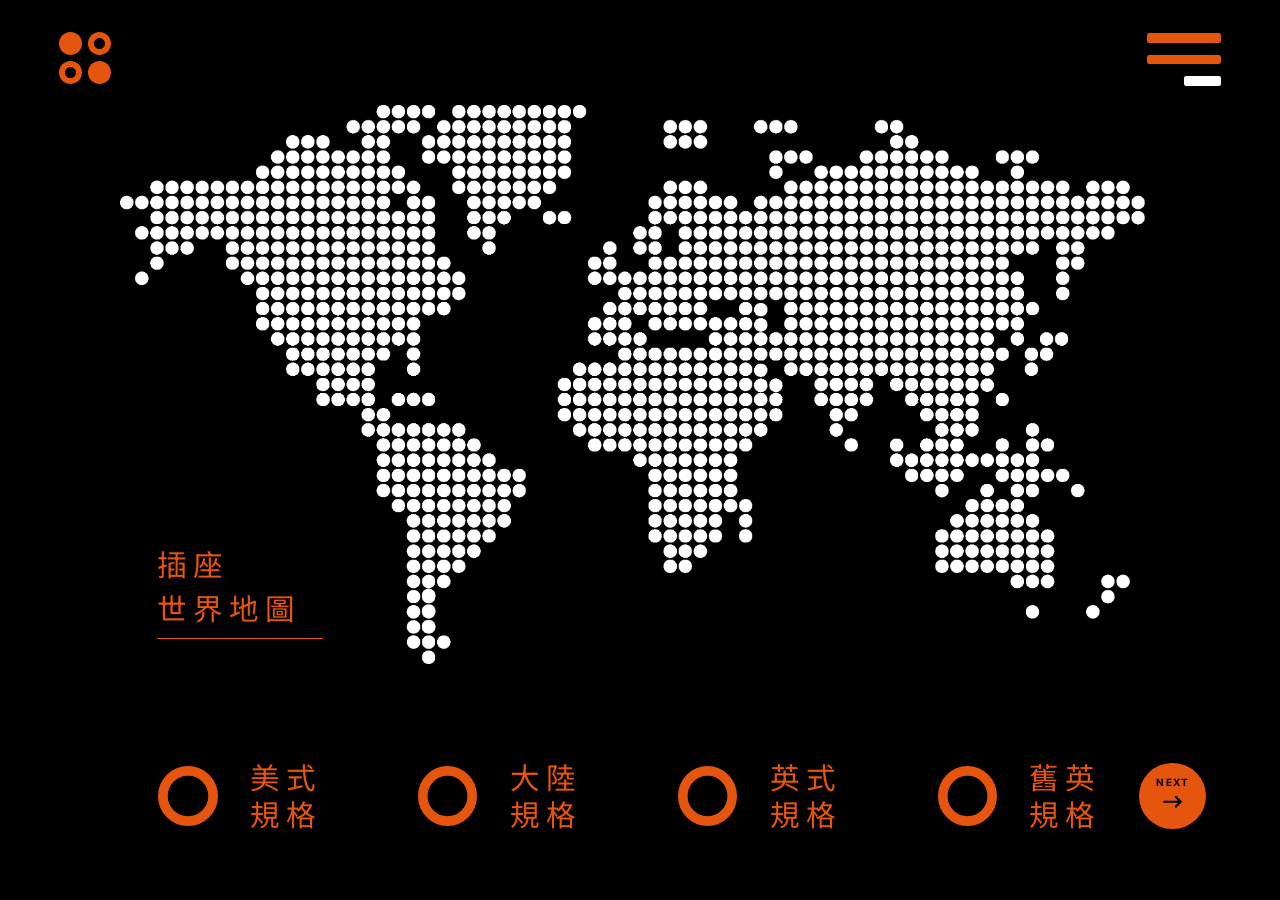
==== commit f080a436: "number9-1123 修正導引按鈕與文字" ====
--- a/guide.html
+++ b/guide.html
@@ -7,8 +7,8 @@
     <link rel="icon" href="./img/button-logo.svg">
   <link rel="preconnect" href="https://fonts.googleapis.com">
   <link rel="preconnect" href="https://fonts.gstatic.com" crossorigin>
-  <link href="https://fonts.googleapis.com/css2?family=Inter:wght@200;300;500&family=Noto+Sans+TC:wght@300;400;500;700&display=swap" rel="stylesheet">
-  <link rel="stylesheet" href="./css/style3.css">
+  <link href="https://fonts.googleapis.com/css2?family=Inter:wght@200;300;500;700&family=Noto+Sans+TC:wght@300;400;500;700&display=swap" rel="stylesheet">
+  <link rel="stylesheet" href="./css/guide.css">
 </head>
 <body data-view="map">
 
@@ -146,7 +146,8 @@
 
       <!-- 右下角前往 1-2 插頭圖鑑箭頭按鈕 -->
       <button type="button" class="circle-arrow-btn arrow-next" id="map-to-gallery-btn" aria-label="前往插頭圖鑑">
-        <img src="./img/arrow-outlined.svg" alt="前往插頭圖鑑">
+        <span class="circle-arrow-text">NEXT</span>
+        <img src="./img/arrow-outlined.svg" alt="" class="circle-arrow-icon">
       </button>
     </div>
 
@@ -172,13 +173,15 @@
     <!-- 插頭卡片網格（由 JS 動態渲染 card-A ～ card-O） -->
     <section class="gallery-card-grid" id="gallery-card-grid" aria-live="polite" aria-label="插頭卡片列表"></section>
 
-    <!-- 左下上一頁（回 1-1 地圖或 1-2-1）／ 右下下一頁（前往 1-2-2 K-O） -->
-    <button type="button" class="circle-arrow-btn gallery-prev-btn" id="gallery-prev-btn" aria-label="上一頁">
-      <img src="./img/arrow-outlined.svg" alt="上一頁">
+    <!-- 左下上一頁（回 1-1 地圖顯示 BACK 或 1-2-2 回 1-2-1 顯示 PREV）／ 右下下一頁（前往 1-2-2 K-O 顯示 NEXT） -->
+    <button type="button" class="circle-arrow-btn gallery-prev-btn" id="gallery-prev-btn" aria-label="返回插座世界地圖">
+      <img src="./img/arrow-outlined.svg" alt="" class="circle-arrow-icon">
+      <span class="circle-arrow-text" id="gallery-prev-label">BACK</span>
     </button>
 
     <button type="button" class="circle-arrow-btn arrow-next gallery-next-btn" id="gallery-next-btn" aria-label="下一頁">
-      <img src="./img/arrow-outlined.svg" alt="下一頁">
+      <span class="circle-arrow-text" id="gallery-next-label">NEXT</span>
+      <img src="./img/arrow-outlined.svg" alt="" class="circle-arrow-icon">
     </button>
 
   </main>
--- a/css/guide.css
+++ b/css/guide.css
@@ -0,0 +1,1139 @@
+/* =========================================
+1. 浮動比例變數 (鎖定 Figma 1728 × 1117 等比基準，避免寬螢幕橫向拉寬)
+   ========================================= */
+:root {
+  /* 色彩規範 */
+  --bg-black: #000000;
+  --brand-orange: #E5550D;
+  --card-gray: #D9D9D9;
+  --pure-white: #FFFFFF;
+  --text-muted: #464444;
+
+  /* 1728×1117 等比基準單位 (1728 / 1117 ≈ 1.547) */
+  --stage-w: min(100vw, 154.7vh);
+
+  /* 框線粗度 (3 / 1728) */
+  --line-weight: calc(var(--stage-w) * 0.00174);
+
+  /* 導覽列比例 */
+  --nav-pad-x: 4.63vw;          /* 80 / 1728 */
+  --logo-size: 4.05vw;          /* 70 / 1728 */
+
+  /* 1-1 地圖比例 */
+  --map-top: 11.64vh;           /* 130 / 1117 */
+  --map-controls-top: 84.33vh;  /* 942 / 1117 */
+  --arrow-btn-size: min(5.21vw, 8.06vh); /* 90×90 */
+
+  /* 1-2 圖鑑比例 (完全鎖定 1030×94 與 224×270 原始長寬比) */
+  --tab-bar-w: calc(var(--stage-w) * 0.5961);  /* 1030 / 1728 */
+  --tab-bar-h: calc(var(--stage-w) * 0.0544);  /* 94 / 1728 */
+  --card-grid-w: calc(var(--stage-w) * 0.7523);/* 1300 / 1728 */
+  --card-w: calc(var(--stage-w) * 0.1296);     /* 224 / 1728 */
+  --card-h: calc(var(--stage-w) * 0.15625);    /* 270 / 1728 */
+  --card-radius: calc(var(--stage-w) * 0.0203);/* 35 / 1728 */
+
+  /* 1-3 詳細介紹比例 */
+  --detail-hero-h: 52.01vh;     /* 581 / 1117 */
+  --detail-circle-size: min(23.50vw, 36.35vh); /* 406×406 */
+
+  /* 字級比例 */
+  --font-64: calc(var(--stage-w) * 0.0370);    /* 64 / 1728 */
+  --font-40: calc(var(--stage-w) * 0.0231);    /* 40 / 1728 */
+  --font-32: calc(var(--stage-w) * 0.0185);    /* 32 / 1728 */
+  --font-20: calc(var(--stage-w) * 0.0116);    /* 20 / 1728 */
+  --font-16: max(14px, calc(var(--stage-w) * 0.0093));
+}
+/* =========================================
+2. 全域重置與畫布
+   ========================================= */
+*, *::before, *::after {
+  box-sizing: border-box;
+  margin: 0;
+  padding: 0;
+}
+
+html {
+  scrollbar-gutter: stable;
+}
+
+body {
+  width: 100%;
+  min-height: 100vh;
+  background-color: var(--bg-black);
+  color: var(--brand-orange);
+  font-family: 'Noto Sans TC', sans-serif;
+  overflow-x: hidden;
+}
+
+.view-section {
+  display: none;
+  position: relative;
+  width: 100%;
+  min-height: 100vh;
+}
+
+.view-section.is-active {
+  display: block;
+}
+
+/* =========================================
+3. 頂部導覽列 (Logo + Menu，固定浮於畫面上方)
+   ========================================= */
+.top-nav {
+  position: fixed;
+  top: 0;
+  left: 0;
+  width: 100%;
+  padding: 0 var(--nav-pad-x);
+  display: flex;
+  align-items: flex-start;
+  justify-content: space-between;
+  z-index: 120;
+  pointer-events: none;
+}
+
+.nav-logo,
+.nav-menu-btn {
+  pointer-events: auto;
+}
+
+.nav-logo {
+  display: block;
+  margin-top: 3.58vh; /* 40 / 1117 */
+  width: var(--logo-size);
+  height: var(--logo-size);
+  transition: transform 0.2s ease, opacity 0.2s ease;
+}
+
+.nav-logo:hover {
+  transform: scale(1.06);
+  opacity: 0.9;
+}
+
+.nav-logo img {
+  width: 100%;
+  height: 100%;
+  display: block;
+  object-fit: contain;
+  transition: filter 0.2s ease;
+}
+
+/* 進入 1-3 橘底 Hero 時，Logo 與 Menu 前兩條改為黑色以維持高對比 */
+body[data-view="detail"] .nav-logo img {
+  filter: brightness(0);
+}
+
+.nav-menu-btn {
+  margin-top: 3.67vh; /* 41 / 1117 */
+  width: 5.79vw;      /* 100 / 1728 */
+  background: transparent;
+  border: none;
+  cursor: pointer;
+  display: flex;
+  flex-direction: column;
+  align-items: flex-end;
+  gap: 1.34vh;        /* 15 / 1117 */
+  padding: 0;
+}
+
+.menu-bar {
+  display: block;
+  height: 1.07vh;     /* 12 / 1117 */
+  border-radius: 0.174vw;
+  transition: transform 0.2s ease, width 0.2s ease, background-color 0.2s ease;
+}
+
+.bar-primary {
+  width: 100%;
+  background-color: var(--brand-orange);
+}
+
+body[data-view="detail"] .bar-primary {
+  background-color: var(--bg-black);
+}
+
+.bar-white {
+  width: 50%;
+  background-color: var(--pure-white);
+}
+
+.nav-menu-btn:hover .bar-white {
+  width: 75%;
+}
+
+/* =========================================
+4. 側邊選單抽屜 (與 travel.css / search.css 同步)
+   ========================================= */
+.menu-drawer {
+  position: fixed;
+  inset: 0;
+  z-index: 200;
+  pointer-events: none;
+  opacity: 0;
+  transition: opacity 0.25s ease;
+}
+
+.menu-drawer.open {
+  pointer-events: auto;
+  opacity: 1;
+}
+
+.menu-drawer-backdrop {
+  position: absolute;
+  inset: 0;
+  background-color: rgba(0, 0, 0, 0.72);
+}
+
+.menu-drawer-panel {
+  position: absolute;
+  top: 0;
+  right: 0;
+  width: min(420px, 85vw);
+  height: 100%;
+  background-color: var(--bg-black);
+  border-left: 3px solid var(--brand-orange);
+  padding: 48px 36px;
+  overflow-x: hidden;
+  transform: translateX(100%);
+  transition: transform 0.3s cubic-bezier(0.22, 1, 0.36, 1);
+}
+
+.menu-drawer.open .menu-drawer-panel {
+  transform: translateX(0);
+}
+
+.menu-close-btn {
+  position: absolute;
+  top: 24px;
+  right: 28px;
+  background: transparent;
+  border: none;
+  color: var(--brand-orange);
+  font-size: 28px;
+  cursor: pointer;
+}
+
+.menu-nav-list {
+  list-style: none;
+  margin-top: 48px;
+  display: flex;
+  flex-direction: column;
+  gap: 20px;
+}
+
+/* 選單選項預設（收合）狀態：向左偏移並隱藏，關閉時立即歸零延遲以便下次重播 */
+.menu-nav-list li {
+  opacity: 0;
+  transform: translateX(-28px);
+  transition: opacity 0.08s ease, transform 0.08s ease;
+  transition-delay: 0s;
+}
+
+/* 選單開啟狀態：由左至右平滑滑入並淡入 */
+.menu-drawer.open .menu-nav-list li {
+  opacity: 1;
+  transform: translateX(0);
+  transition:
+    opacity 0.3s ease,
+    transform 0.325s cubic-bezier(0.22, 1, 0.36, 1);
+}
+
+/* 選項逐項進場（Stagger）延遲設定：起始 0.075s，每項間隔 0.15s */
+.menu-drawer.open .menu-nav-list li:nth-child(1) { transition-delay: 0.075s; }
+.menu-drawer.open .menu-nav-list li:nth-child(2) { transition-delay: 0.225s; }
+.menu-drawer.open .menu-nav-list li:nth-child(3) { transition-delay: 0.375s; }
+.menu-drawer.open .menu-nav-list li:nth-child(4) { transition-delay: 0.525s; }
+.menu-drawer.open .menu-nav-list li:nth-child(5) { transition-delay: 0.675s; }
+.menu-drawer.open .menu-nav-list li:nth-child(6) { transition-delay: 0.825s; }
+
+/* 尊重使用者「減少動態效果」偏好設定，關閉過場與延遲 */
+@media (prefers-reduced-motion: reduce) {
+  .menu-drawer,
+  .menu-drawer-panel,
+  .menu-nav-list li {
+    transition-duration: 0.01ms !important;
+    transition-delay: 0s !important;
+  }
+}
+
+.menu-nav-list a {
+  display: flex;
+  align-items: center;
+  justify-content: space-between;
+  gap: 16px;
+  padding: 14px 0;
+  color: var(--pure-white);
+  text-decoration: none;
+  font-size: 20px;
+  letter-spacing: 0.15em;
+  border-bottom: 1px solid var(--brand-orange);
+  transition: color 0.15s ease, padding-left 0.15s ease;
+}
+
+.menu-nav-list a:hover {
+  color: var(--brand-orange);
+  padding-left: 8px;
+}
+
+.menu-nav-arrow {
+  width: 22px;
+  height: 22px;
+  flex-shrink: 0;
+  display: block;
+  object-fit: contain;
+  transition: transform 0.18s ease;
+}
+
+.menu-nav-list a:hover .menu-nav-arrow {
+  transform: translateX(4px);
+}
+
+.menu-nav-list a.is-coming-soon {
+  opacity: 0.55;
+  cursor: default;
+}
+
+.menu-nav-list a.is-coming-soon:hover {
+  color: var(--pure-white);
+  padding-left: 0;
+}
+
+.menu-nav-list a.is-coming-soon:hover .menu-nav-arrow {
+  transform: none;
+}
+
+/* =========================================
+5. 共用橘色圓形箭頭按鈕 (prev / next)
+   ========================================= */
+.circle-arrow-btn {
+  width: var(--arrow-btn-size);
+  height: var(--arrow-btn-size);
+  border-radius: 50%;
+  background-color: var(--brand-orange);
+  border: none;
+  color: var(--bg-black);
+  cursor: pointer;
+  display: flex;
+  flex-direction: column;
+  align-items: center;
+  justify-content: center;
+  gap: 0.2vh;
+  padding: 0;
+  transition: transform 0.2s ease, opacity 0.2s ease, background-color 0.2s ease, color 0.2s ease;
+}
+
+.circle-arrow-btn img,
+.circle-arrow-icon {
+  width: 38%;
+  height: 38%;
+  display: block;
+  object-fit: contain;
+}
+
+/* 原圖 keyboard_backspace 朝左，arrow-next 旋轉 180 度指向右 */
+.circle-arrow-btn.arrow-next img,
+.circle-arrow-btn.arrow-next .circle-arrow-icon {
+  transform: rotate(180deg);
+}
+
+.circle-arrow-text {
+  font-family: 'Inter', 'Noto Sans TC', sans-serif;
+  font-size: max(10px, 0.78vw);
+  font-weight: 700;
+  line-height: 1;
+  letter-spacing: 0.14em;
+  padding-left: 0.14em;
+  color: currentColor;
+}
+
+.circle-arrow-btn:hover {
+  transform: scale(1.07);
+}
+
+.circle-arrow-btn.is-hidden {
+  opacity: 0;
+  pointer-events: none;
+}
+
+/* ========================================================================
+   6. VIEW 1: 1-1-1 / 1-1-2 插座世界地圖
+   ======================================================================== */
+.view-map {
+  height: 100vh;
+  overflow: hidden;
+  padding-top: var(--map-top);
+}
+
+/* 地圖等比容器：鎖定白色底圖 1385×755 原始比例，讓橘色點與白點正中對齊 */
+.map-stage {
+  position: relative;
+  width: calc(var(--stage-w) * 0.8015); /* 1385 / 1728 */
+  aspect-ratio: 1385 / 755;
+  margin: 0 auto;
+}
+
+.map-base-img {
+  position: absolute;
+  inset: 0;
+  width: 100%;
+  height: 100%;
+  object-fit: fill;
+  display: block;
+  pointer-events: none;
+}
+
+/* 1-1-2 橘色覆蓋層群組：切換時正中對齊白底，滑鼠移動時微幅上下左右視差跟隨 */
+.map-overlay-group {
+  position: absolute;
+  inset: 0;
+  width: 100%;
+  height: 100%;
+  pointer-events: none;
+  will-change: transform;
+  transform: translate3d(0, 0, 0);
+}
+
+/* 維持 GPU 合成層常駐（不切換 visibility），避免大尺寸地圖 PNG 切換時重新上傳紋理造成抽幀 */
+.map-region-layer {
+  position: absolute;
+  opacity: 0;
+  pointer-events: none;
+  will-change: opacity;
+  transform: translateZ(0);
+  backface-visibility: hidden;
+  transition: opacity 0.28s cubic-bezier(0.22, 1, 0.36, 1);
+}
+
+.map-region-layer.is-visible {
+  opacity: 1;
+}
+
+.map-region-layer > img {
+  width: 100%;
+  height: 100%;
+  object-fit: fill;
+  display: block;
+}
+
+/* 各區橘色覆蓋層像素校準比例 (與 map-base.png 點陣中心 96%–98% 精準重疊) */
+.layer-usa {
+  left: 0%;
+  top: 0%;
+  width: 92.3922%;
+  height: 72.8850%;
+}
+
+.layer-mainland {
+  left: 28.0144%;
+  top: 0%;
+  width: 71.9805%;
+  height: 100.0331%;
+}
+
+.layer-uk {
+  left: 45.7040%;
+  top: 24.5033%;
+  width: 33.5968%;
+  height: 51.1152%;
+}
+
+/* 舊英規格雙圖層直接以 1385×755 地圖座標系獨立對齊 */
+.layer-old-uk {
+  inset: 0;
+  width: 100%;
+  height: 100%;
+}
+
+.layer-old-uk .old-uk-map2 {
+  position: absolute;
+  left: 29.4585%;
+  top: 32.4503%;
+  width: 69.0762%;
+  height: 62.0922%;
+  object-fit: fill;
+}
+
+.layer-old-uk .old-uk-map1 {
+  position: absolute;
+  left: 51.4801%;
+  top: 40.6623%;
+  width: 24.9635%;
+  height: 43.1237%;
+  object-fit: fill;
+}
+
+/* 左下角「插座 世界地圖」標題區 (x=214, y=716 -> 相對於 stage 163, 130) */
+.map-title-block {
+  position: absolute;
+  left: 3.66%;     /* (214 - 163) / 1394 */
+  bottom: 4.5%;
+  display: flex;
+  flex-direction: column;
+  align-items: flex-start;
+  z-index: 4;
+}
+
+.map-heading {
+  font-size: var(--font-40);
+  font-weight: 400;
+  line-height: 1.5;
+  letter-spacing: 0.2em;
+  color: var(--brand-orange);
+}
+
+.map-subheading-line {
+  margin-top: 0.8vh;
+  width: 12.96vw; /* 224 / 1728 */
+  height: 1px;
+  background-color: var(--brand-orange);
+}
+
+/* 下方四組規格按鈕與右下箭頭 (top: 942 / 1117 = 84.33vh) */
+.map-controls {
+  position: absolute;
+  top: var(--map-controls-top);
+  left: 0;
+  width: 100%;
+  padding-left: 12.38vw;  /* 214 / 1728 */
+  padding-right: 4.63vw;  /* 80 / 1728 */
+  display: flex;
+  align-items: center;
+  justify-content: space-between;
+}
+
+.map-btn-group {
+  display: flex;
+  align-items: center;
+  gap: 7.5vw; /* 130–135 / 1728 */
+}
+
+.region-btn {
+  background: transparent;
+  border: none;
+  cursor: pointer;
+  display: flex;
+  align-items: center;
+  gap: 2.55vw; /* 44 / 1728 */
+  padding: 0;
+  text-align: left;
+  transition: transform 0.2s ease;
+}
+
+.region-btn:hover {
+  transform: translateY(-2px);
+}
+
+/* button-2 (空心) <-> button-3 (填滿) */
+.region-circle {
+  position: relative;
+  width: min(4.63vw, 7.16vh);  /* 80 / 1728 */
+  height: min(4.63vw, 7.16vh);
+  display: block;
+  flex-shrink: 0;
+}
+
+.region-circle img {
+  position: absolute;
+  inset: 0;
+  width: 100%;
+  height: 100%;
+  display: block;
+  object-fit: contain;
+  transition: opacity 0.22s ease, transform 0.22s ease;
+}
+
+.region-circle .circle-hollow {
+  opacity: 1;
+}
+
+.region-circle .circle-filled {
+  opacity: 0;
+  transform: scale(0.86);
+}
+
+.region-btn.is-active .circle-hollow {
+  opacity: 0;
+}
+
+.region-btn.is-active .circle-filled {
+  opacity: 1;
+  transform: scale(1);
+}
+
+.region-label {
+  font-family: 'Noto Sans TC', sans-serif;
+  font-size: var(--font-40);
+  font-weight: 400;
+  line-height: 1.25;
+  letter-spacing: 0.2em;
+  color: var(--brand-orange);
+  white-space: nowrap;
+}
+
+/* ========================================================================
+   7. VIEW 2: 1-2-1 ～ 1-2-6 插頭圖鑑
+   ======================================================================== */
+.view-gallery {
+  padding-top: 11.2vh; /* 標題於 125–143h */
+  padding-bottom: 10vh;
+}
+
+.gallery-heading {
+  text-align: center;
+  font-size: var(--font-64);
+  font-weight: 500;
+  line-height: 1.2;
+  letter-spacing: 0.1em;
+  padding-left: 0.1em;
+  color: var(--brand-orange);
+}
+
+/* 規格切換列 (1030 × 94，上下橘線 + Sliding Pill 滑動橘底) */
+.spec-tabs-bar {
+  position: relative;
+  width: var(--tab-bar-w);
+  height: var(--tab-bar-h);
+  margin: 3.8vh auto 0;
+  border-top: var(--line-weight) solid var(--brand-orange);
+  border-bottom: var(--line-weight) solid var(--brand-orange);
+  display: flex;
+  align-items: stretch;
+  justify-content: center;
+  gap: calc(var(--stage-w) * 0.012);
+  overflow-x: clip;
+  overflow-y: visible;
+}
+
+/* Sliding Pill：上下各延伸 1px 吃進橘色框線內，避免高 DPI / 小數像素出現 1px 黑縫 */
+.spec-sliding-pill {
+  position: absolute;
+  top: -1px;
+  bottom: -1px;
+  left: 0;
+  width: 0;
+  background-color: var(--brand-orange);
+  border-bottom-left-radius: var(--card-radius);
+  z-index: 0;
+  pointer-events: none;
+  will-change: transform, width;
+  transition:
+    transform 0.38s cubic-bezier(0.32, 1.18, 0.64, 1),
+    width 0.38s cubic-bezier(0.32, 1.18, 0.64, 1);
+}
+
+.spec-sliding-pill.no-transition {
+  transition: none;
+}
+
+.spec-tab {
+  position: relative;
+  z-index: 1;
+  height: 100%;
+  padding: 0 calc(var(--stage-w) * 0.0135);
+  background: transparent;
+  border: none;
+  border-bottom-left-radius: var(--card-radius);
+  font-family: 'Noto Sans TC', sans-serif;
+  font-size: var(--font-32);
+  font-weight: 500;
+  letter-spacing: 0.1em;
+  padding-left: calc(var(--stage-w) * 0.0135 + 0.1em);
+  color: var(--brand-orange);
+  cursor: pointer;
+  display: flex;
+  align-items: center;
+  justify-content: center;
+  white-space: nowrap;
+  transition: color 0.25s ease;
+}
+
+.spec-tab.tab-all {
+  min-width: calc(var(--stage-w) * 0.0718); /* 124 / 1728 */
+  font-family: 'Inter', 'Noto Sans TC', sans-serif;
+  font-size: var(--font-40);
+  letter-spacing: 0.2em;
+  padding-left: calc(var(--stage-w) * 0.0135 + 0.2em);
+}
+
+.spec-tab:hover:not(.is-active) {
+  color: var(--pure-white);
+}
+
+.spec-tab.is-active {
+  color: var(--bg-black);
+}
+
+/* 5 欄插頭卡片網格 (width: 1300 / 1728) */
+.gallery-card-grid {
+  width: var(--card-grid-w);
+  margin: 4.5vh auto 0;
+  display: grid;
+  grid-template-columns: repeat(5, var(--card-w));
+  column-gap: calc(var(--stage-w) * 0.0260); /* 45 / 1728 */
+  row-gap: calc(var(--stage-w) * 0.0486);    /* 84 / 1728 */
+}
+
+/* 單張插頭卡片 (224 × 270，橘底 + 左下圓角 35 + Slide-to-Confirm 底部條) */
+.plug-card {
+  position: relative;
+  width: var(--card-w);
+  height: var(--card-h);
+  background-color: var(--brand-orange);
+  border: none;
+  border-bottom-left-radius: var(--card-radius);
+  cursor: pointer;
+  padding: 0;
+  overflow: hidden;
+  display: flex;
+  align-items: center;
+  justify-content: center;
+  padding-bottom: 16.67%; /* 留出底部 45/270 灰條高度 */
+  transition: transform 0.24s ease;
+}
+
+.plug-card:hover,
+.plug-card:focus-visible {
+  transform: translateY(-0.5vh);
+}
+
+.plug-card-icon-wrap {
+  width: calc(var(--stage-w) * 0.0781); /* 135×135 */
+  height: calc(var(--stage-w) * 0.0781);
+  display: flex;
+  align-items: center;
+  justify-content: center;
+}
+
+.plug-card-icon {
+  max-width: 100%;
+  max-height: 100%;
+  width: auto;
+  height: auto;
+  object-fit: contain;
+  display: block;
+}
+
+/* 右下灰色條塊：預設佔右側 66.07%，滑入時向左滑展成滿版確認軌道 */
+.plug-card-gray-bar {
+  position: absolute;
+  right: 0;
+  bottom: 0;
+  width: 66.07%;
+  height: 16.67%;
+  background-color: var(--card-gray);
+  pointer-events: none;
+  transition: width 0.38s cubic-bezier(0.22, 1, 0.36, 1);
+}
+
+.plug-card:hover .plug-card-gray-bar,
+.plug-card:focus-visible .plug-card-gray-bar {
+  width: 100%;
+}
+
+/* 1-3 section heading 同款 TYPE - 前綴：預設隱藏於左側，滑入時向右滑現 */
+.plug-card-type-prefix {
+  position: absolute;
+  left: 14.5%;
+  bottom: 3.67%; /* 與底部 16.67% 條塊垂直置中 ((16.67 - 9.33)/2) */
+  height: 9.33%; /* 25.2 / 270，與字母滑入確認態等高 */
+  display: flex;
+  align-items: center;
+  gap: 0;
+  pointer-events: none;
+  opacity: 0;
+  transform: translateX(-28%);
+  transition:
+    opacity 0.3s ease 0.05s,
+    transform 0.38s cubic-bezier(0.22, 1, 0.36, 1);
+}
+
+.plug-card-type-word {
+  height: 100%;
+  display: flex;
+  align-items: center;
+  gap: calc(var(--stage-w) * 0.0028);
+}
+
+.plug-card-type-word img {
+  height: 100%;
+  width: auto;
+  display: block;
+  object-fit: contain;
+}
+
+.plug-card-type-dash {
+  display: block;
+  width: calc(var(--stage-w) * 0.0082);
+  height: calc(var(--stage-w) * 0.0021);
+  background-color: var(--bg-black);
+  margin-left: calc(var(--stage-w) * 0.0052);
+  margin-right: calc(var(--stage-w) * 0.0052);
+  flex-shrink: 0;
+}
+
+.plug-card:hover .plug-card-type-prefix,
+.plug-card:focus-visible .plug-card-type-prefix {
+  opacity: 1;
+  transform: translateX(0);
+}
+
+/* 卡片字母：預設左下跨橘灰界線 (left: 22.77%, height: 16.67%)；滑入時向右滑移接於 TYPE - 後方 */
+.plug-card-letter {
+  position: absolute;
+  left: 22.77%;
+  bottom: 0;
+  height: 16.67%;
+  width: auto;
+  display: block;
+  object-fit: contain;
+  pointer-events: none;
+  transition:
+    left 0.38s cubic-bezier(0.22, 1, 0.36, 1),
+    bottom 0.38s cubic-bezier(0.22, 1, 0.36, 1),
+    height 0.38s cubic-bezier(0.22, 1, 0.36, 1);
+}
+
+.plug-card:hover .plug-card-letter,
+.plug-card:focus-visible .plug-card-letter {
+  left: 74.5%;
+  bottom: 3.67%;
+  height: 9.33%;
+}
+
+/* 1-2 左右圓形切換箭頭 */
+.gallery-prev-btn {
+  position: fixed;
+  left: var(--nav-pad-x);
+  top: var(--map-controls-top);
+  z-index: 40;
+}
+
+.gallery-next-btn {
+  position: fixed;
+  right: var(--nav-pad-x);
+  top: var(--map-controls-top);
+  z-index: 40;
+}
+
+/* ========================================================================
+   8. VIEW 3: 1-3 插頭詳細介紹頁 (完全依 1-3-K 與 1-3-F 間距規範)
+   ======================================================================== */
+.view-detail {
+  background-color: var(--bg-black);
+  padding-bottom: 8vh;
+}
+
+/* 上半部橘色主視覺區 (height: 581 / 1117 = 52.01vh) */
+.detail-hero {
+  position: relative;
+  width: 100%;
+  height: var(--detail-hero-h);
+  background-color: var(--brand-orange);
+}
+
+/* 左上 TYPE - [X] 標題群組 (left: 122 / 1728 = 7.06vw, top: 175 / 1117 = 15.67vh, width: 573 / 1728 = 33.16vw) */
+.detail-section-heading {
+  position: absolute;
+  left: 7.06vw;
+  top: 15.67vh;
+  width: 33.16vw;
+  display: flex;
+  flex-direction: column;
+  align-items: center;
+  gap: 2.24vh; /* 24–25 / 1117 */
+}
+
+.detail-type-letters {
+  width: 100%;
+  height: min(8.15vh, 5.27vw); /* 91 / 1117 */
+  display: flex;
+  align-items: center;
+  justify-content: flex-start;
+}
+
+.type-word-group {
+  height: 100%;
+  display: flex;
+  align-items: center;
+  gap: 1.27vw; /* 22 / 1728 */
+}
+
+.type-word-group img,
+.type-letter-code {
+  height: 100%;
+  width: auto;
+  display: block;
+  object-fit: contain;
+}
+
+.type-dash {
+  display: block;
+  width: 2.95vw;  /* 51 / 1728 */
+  height: 1.16vh; /* 13 / 1117 */
+  background-color: var(--bg-black);
+  margin-left: 2.14vw;  /* 37 / 1728 */
+  margin-right: 2.60vw; /* 45 / 1728 */
+  flex-shrink: 0;
+}
+
+.detail-subheading {
+  display: flex;
+  align-items: center;
+  justify-content: center;
+  gap: 2.2vw; /* 1-3-K/F 副標間距 */
+  font-size: var(--font-20);
+  font-weight: 300;
+  letter-spacing: 0.1em;
+  color: var(--bg-black);
+  white-space: nowrap;
+}
+
+/* 右側雙圓圖示組 (left: 1200 / 1728 = 69.44vw, top: 130 / 1117 = 11.64vh, gap: 90 / 1117 = 8.06vh) */
+.detail-image-group {
+  position: absolute;
+  left: 69.44vw;
+  top: 11.64vh;
+  width: var(--detail-circle-size);
+  display: flex;
+  flex-direction: column;
+  align-items: center;
+  gap: 8.06vh; /* 90 / 1117 */
+  z-index: 10;
+}
+
+.detail-diagram-circle {
+  width: var(--detail-circle-size);
+  height: var(--detail-circle-size);
+  display: flex;
+  align-items: center;
+  justify-content: center;
+}
+
+.detail-diagram-circle img {
+  max-width: 100%;
+  max-height: 100%;
+  width: auto;
+  height: auto;
+  object-fit: contain;
+  display: block;
+}
+
+.detail-photo-circle {
+  width: var(--detail-circle-size);
+  height: var(--detail-circle-size);
+  border-radius: 50%;
+  background-color: var(--brand-orange);
+  padding: 10.6%; /* 43 / 406 */
+  display: flex;
+  align-items: center;
+  justify-content: center;
+  overflow: hidden;
+}
+
+.detail-photo-circle img {
+  max-width: 100%;
+  max-height: 100%;
+  width: auto;
+  height: auto;
+  object-fit: contain;
+  display: block;
+}
+
+/* 下半部黑色背景資訊區 (left: 80 / 1728 = 4.63vw, top 距 581 -> 668 = 87h = 7.79vh) */
+.detail-info-section {
+  position: relative;
+  width: 100%;
+  padding-top: 7.79vh;  /* (668 - 581) / 1117 */
+  padding-left: var(--nav-pad-x);
+  padding-right: 34vw;  /* 避開右側 406px 雙圓圖示 */
+}
+
+.detail-info-columns {
+  display: flex;
+  align-items: flex-start;
+  gap: 2.31vw; /* 40 / 1728 (1-3-F: 39, 1-3-K: 40) */
+}
+
+.detail-accordion {
+  flex-shrink: 0;
+}
+
+#accordion-specs {
+  width: 28.59vw; /* 494 / 1728 */
+}
+
+#accordion-safety {
+  width: 28.99vw; /* 501 / 1728 */
+}
+
+.accordion-heading {
+  display: flex;
+  align-items: center;
+  justify-content: space-between;
+  height: 4.30vh; /* 48 / 1117 */
+}
+
+.accordion-heading-left {
+  width: 25.93vw; /* 448 / 1728 */
+}
+
+.accordion-heading-right {
+  width: 26.22vw; /* 453 / 1728 */
+}
+
+.accordion-heading h2 {
+  font-size: var(--font-40);
+  font-weight: 300;
+  line-height: 1.2;
+  color: var(--pure-white);
+  white-space: nowrap;
+}
+
+/* button-turn on (+) / button-turn off (×) 45×45 */
+.btn-turn-toggle {
+  position: relative;
+  width: min(2.60vw, 4.03vh);  /* 45 / 1728 */
+  height: min(2.60vw, 4.03vh);
+  background: transparent;
+  border: none;
+  padding: 0;
+  cursor: pointer;
+  flex-shrink: 0;
+  transition: transform 0.22s ease;
+}
+
+.btn-turn-toggle:hover {
+  transform: scale(1.1);
+}
+
+.btn-turn-toggle img {
+  position: absolute;
+  inset: 0;
+  width: 100%;
+  height: 100%;
+  display: block;
+  object-fit: contain;
+  transition: opacity 0.22s ease, transform 0.22s ease;
+}
+
+/* 原始 button-turn-off.svg 為黑底線條，反轉為純白以清楚呈現於黑底 */
+.btn-turn-toggle .icon-turn-off {
+  filter: invert(1);
+  opacity: 0;
+  transform: rotate(-45deg) scale(0.8);
+}
+
+.btn-turn-toggle .icon-turn-on {
+  opacity: 1;
+  transform: rotate(0deg) scale(1);
+}
+
+.detail-accordion.is-open .btn-turn-toggle .icon-turn-on {
+  opacity: 0;
+  transform: rotate(45deg) scale(0.8);
+}
+
+.detail-accordion.is-open .btn-turn-toggle .icon-turn-off {
+  opacity: 1;
+  transform: rotate(0deg) scale(1);
+}
+
+/* Drop-down Menu 展開與收回過渡動畫 */
+.detail-dropdown {
+  display: grid;
+  grid-template-rows: 0fr;
+  opacity: 0;
+  margin-top: 0;
+  transition: grid-template-rows 0.32s ease, opacity 0.28s ease, margin-top 0.32s ease;
+}
+
+.detail-accordion.is-open .detail-dropdown {
+  grid-template-rows: 1fr;
+  opacity: 1;
+  margin-top: 3.85vh; /* 42–44 / 1117 */
+}
+
+.detail-dropdown-inner {
+  overflow: hidden;
+  display: flex;
+  flex-direction: column;
+  gap: 0.4vh;
+}
+
+.spec-info-row {
+  display: flex;
+  align-items: flex-start;
+  gap: 2.60vw; /* 45 / 1728 (1-3-F: 45, 1-3-K: 44) */
+  min-height: 4.03vh; /* 45 / 1117 */
+  font-size: var(--font-20);
+  font-weight: 300;
+  line-height: 1.5;
+  color: var(--pure-white);
+}
+
+.spec-info-label {
+  width: 5.21vw; /* 90 / 1728 */
+  letter-spacing: 0.1em;
+  flex-shrink: 0;
+  white-space: nowrap;
+}
+
+.spec-info-value {
+  flex: 1;
+  letter-spacing: 0.1em;
+}
+
+.spec-val-mono {
+  font-family: 'Inter', 'Noto Sans TC', sans-serif;
+  font-weight: 300;
+  letter-spacing: 0.2em;
+}
+
+.spec-val-pins {
+  font-family: 'Inter', 'Noto Sans TC', sans-serif;
+  font-weight: 200;
+  letter-spacing: 0.18em;
+  white-space: pre-line;
+}
+
+.spec-val-safety {
+  line-height: 1.55;
+}
+
+/* 返回 1-2 插頭圖鑑按鈕：置於上方橘色區，左對齊 TYPE-? (7.06vw)、底對齊上方插頭圖 (11.64vh + 圓高)，顏色黑橘對調 */
+.detail-back-btn {
+  position: absolute;
+  left: 7.06vw;
+  bottom: calc(var(--detail-hero-h) - 11.64vh - var(--detail-circle-size));
+  z-index: 12;
+  display: inline-flex;
+  align-items: center;
+  gap: 0.8vw;
+  padding: 0.75vh 1.6vw;
+  border-radius: 999px;
+  border: var(--line-weight) solid var(--bg-black);
+  background-color: var(--brand-orange);
+  color: var(--bg-black);
+  font-family: 'Noto Sans TC', sans-serif;
+  font-size: var(--font-16);
+  font-weight: 500;
+  letter-spacing: 0.15em;
+  cursor: pointer;
+  transition: background-color 0.2s ease, color 0.2s ease;
+}
+
+.detail-back-btn img {
+  width: 1.25em;
+  height: 1.25em;
+  filter: brightness(0);
+  transition: filter 0.2s ease;
+}
+
+.detail-back-btn:hover {
+  background-color: var(--bg-black);
+  color: var(--brand-orange);
+}
+
+.detail-back-btn:hover img {
+  filter: invert(41%) sepia(93%) saturate(2258%) hue-rotate(4deg) brightness(95%) contrast(94%);
+}
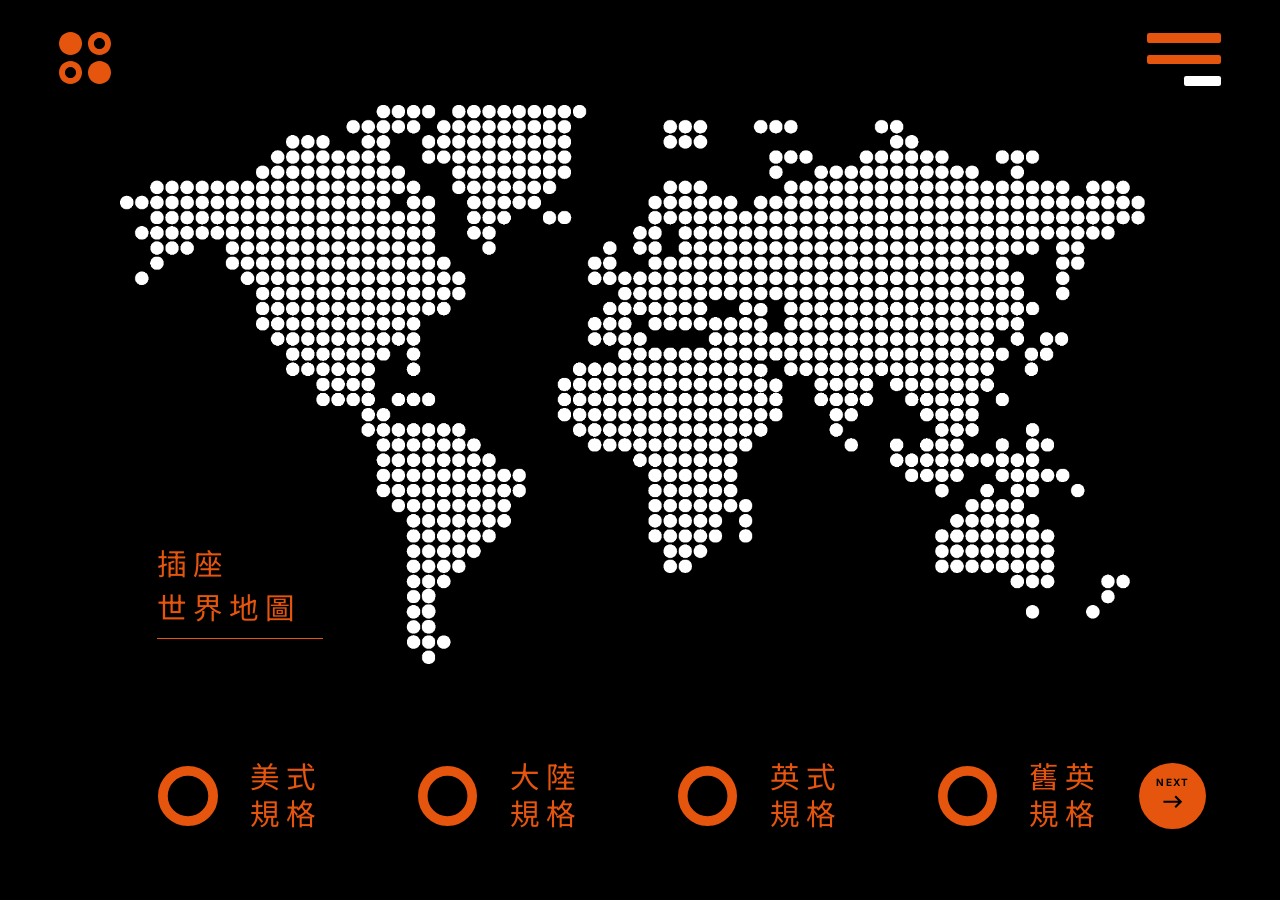
==== commit b4743ed8: "Number13-1126 進行檔案格式校正-字體 顏色 修改查詢器error視覺效果 插入圖鑑圖片" ====
--- a/guide.html
+++ b/guide.html
@@ -7,7 +7,7 @@
     <link rel="icon" href="./img/button-logo.svg">
   <link rel="preconnect" href="https://fonts.googleapis.com">
   <link rel="preconnect" href="https://fonts.gstatic.com" crossorigin>
-  <link href="https://fonts.googleapis.com/css2?family=Inter:wght@200;300;500;700&family=Noto+Sans+TC:wght@300;400;500;700&display=swap" rel="stylesheet">
+  <link href="https://fonts.googleapis.com/css2?family=Inter:wght@200;300;400;500;700&family=Noto+Sans+TC:wght@300;400;500;700&display=swap" rel="stylesheet">
   <link rel="stylesheet" href="./css/guide.css">
 </head>
 <body data-view="map">
@@ -224,12 +224,12 @@
     <aside class="detail-image-group" aria-label="插頭外觀與插座示意圖">
       <!-- 上圓：黑色線稿插座圖示 (406×406) -->
       <div class="detail-diagram-circle">
-        <img src="./img/plug-type-F.png" alt="插頭平面規格圖" id="detail-diagram-img">
-      </div>
-
-      <!-- 下圓：橘色圓底 + 插頭立體圖 (406×406) -->
+        <img src="./img/plug-type-F.png" alt="TYPE-F 平面規格圖" id="detail-diagram-img" decoding="async">
+      </div>
+
+      <!-- 下圓：橘色圓底 + 插頭立體插圖 A–O (406×406) -->
       <div class="detail-photo-circle">
-        <img src="./img/plug-3d-F.png" alt="插頭實體示意圖" id="detail-photo-img">
+        <img src="./img/plug-3d-F.png" alt="TYPE-F 實體示意圖" id="detail-photo-img" data-plug-type="F" decoding="async">
       </div>
     </aside>
 
--- a/css/guide.css
+++ b/css/guide.css
@@ -61,7 +61,8 @@
   min-height: 100vh;
   background-color: var(--bg-black);
   color: var(--brand-orange);
-  font-family: 'Noto Sans TC', sans-serif;
+  /* 全站字體：英數優先 Inter，中文自動銜接 Noto Sans TC */
+  font-family: 'Inter', 'Noto Sans TC', sans-serif;
   overflow-x: hidden;
 }
 
@@ -273,6 +274,13 @@
 .menu-nav-list a:hover {
   color: var(--brand-orange);
   padding-left: 8px;
+}
+
+/* 目前所在頁面：選單文字變橘色（地圖／圖鑑依 body 的 data-view 判斷） */
+body[data-view="map"] .menu-nav-list a[data-nav-view="map"],
+body[data-view="gallery"] .menu-nav-list a[data-nav-view="gallery"],
+body[data-view="detail"] .menu-nav-list a[data-nav-view="gallery"] {
+  color: var(--brand-orange);
 }
 
 .menu-nav-arrow {
@@ -561,7 +569,7 @@
 }
 
 .region-label {
-  font-family: 'Noto Sans TC', sans-serif;
+  font-family: 'Inter', 'Noto Sans TC', sans-serif;
   font-size: var(--font-40);
   font-weight: 400;
   line-height: 1.25;
@@ -633,7 +641,7 @@
   background: transparent;
   border: none;
   border-bottom-left-radius: var(--card-radius);
-  font-family: 'Noto Sans TC', sans-serif;
+  font-family: 'Inter', 'Noto Sans TC', sans-serif;
   font-size: var(--font-32);
   font-weight: 500;
   letter-spacing: 0.1em;
@@ -930,11 +938,13 @@
   overflow: hidden;
 }
 
+/* 下圓內插頭立體插圖：統一以 100% × 100% + object-fit: contain 等比填滿 320px 安全內框，
+   確保直式（D/E/F/H/K/M）與橫式（A/B/C/G/I/J/L/N/O）及不同原始解析度（1x / 高解析）皆一致縮放 */
 .detail-photo-circle img {
+  width: 100%;
+  height: 100%;
   max-width: 100%;
   max-height: 100%;
-  width: auto;
-  height: auto;
   object-fit: contain;
   display: block;
 }
@@ -1114,7 +1124,7 @@
   border: var(--line-weight) solid var(--bg-black);
   background-color: var(--brand-orange);
   color: var(--bg-black);
-  font-family: 'Noto Sans TC', sans-serif;
+  font-family: 'Inter', 'Noto Sans TC', sans-serif;
   font-size: var(--font-16);
   font-weight: 500;
   letter-spacing: 0.15em;
